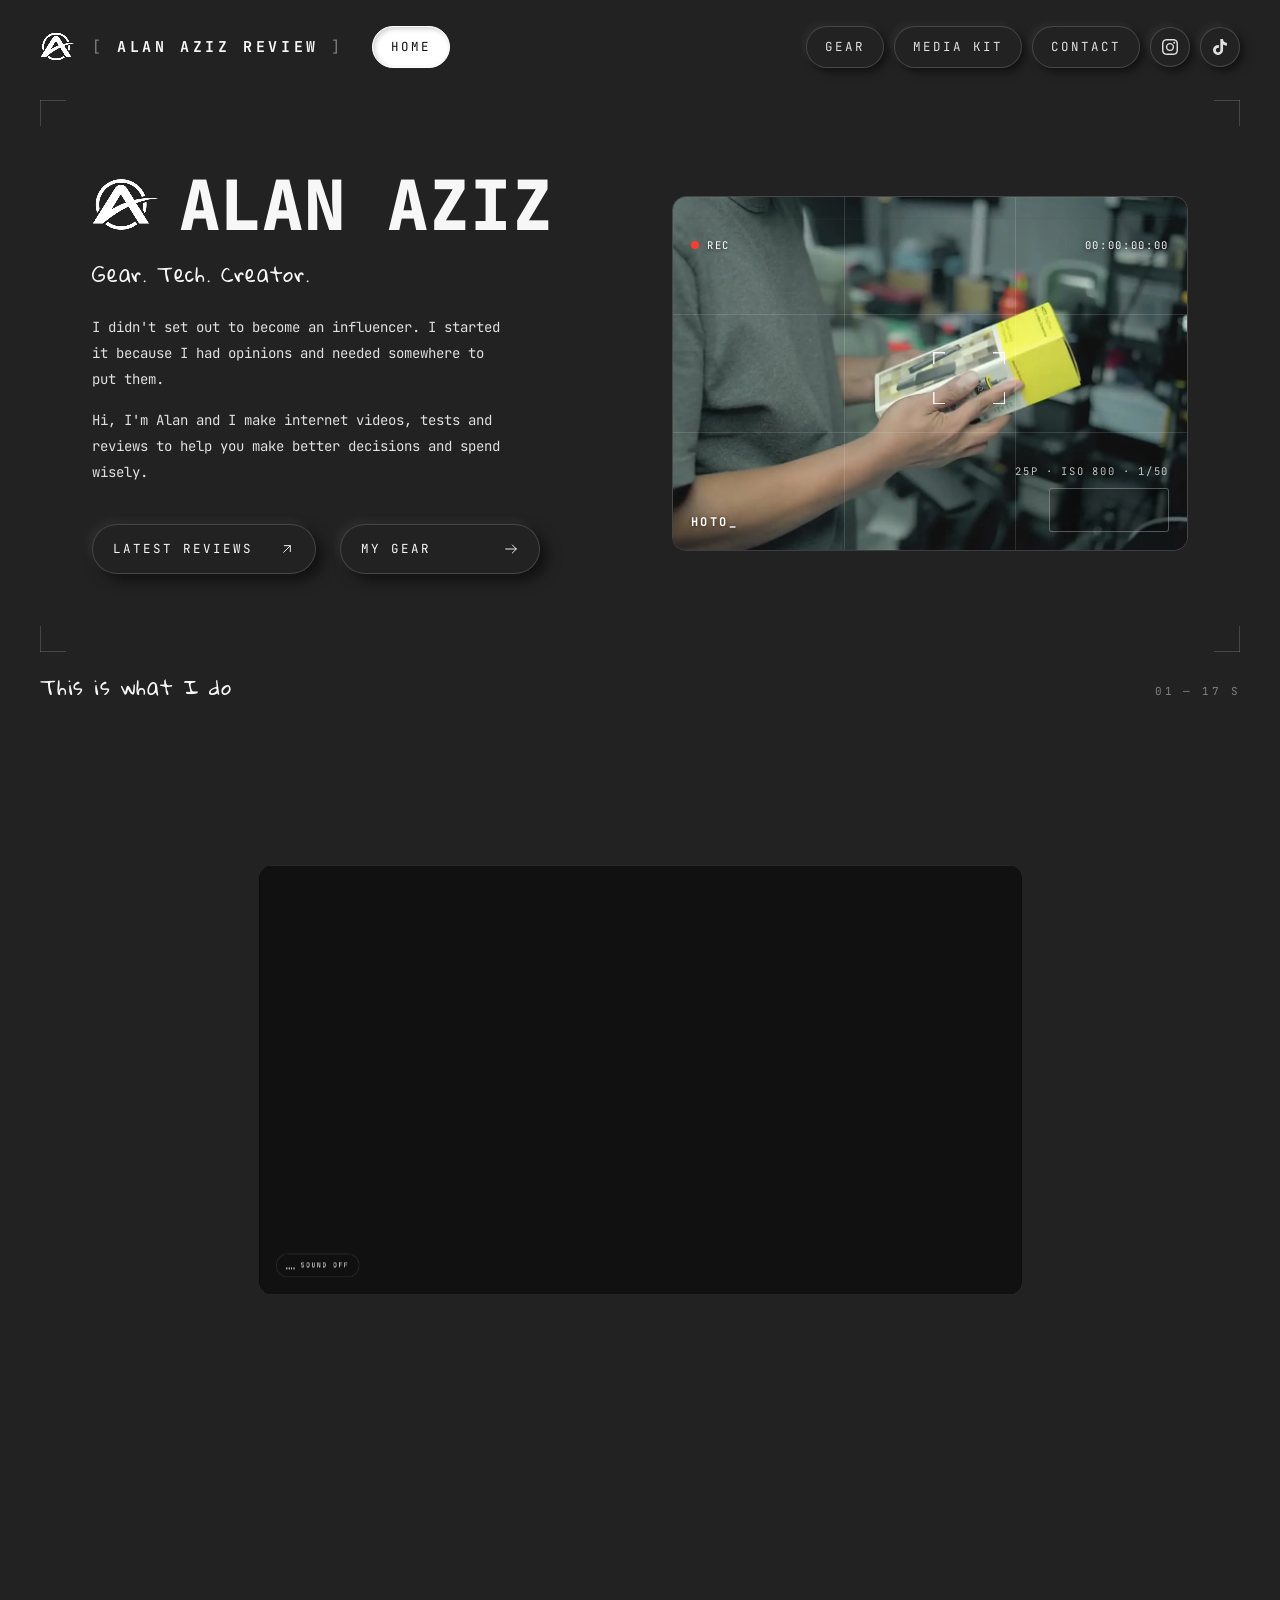
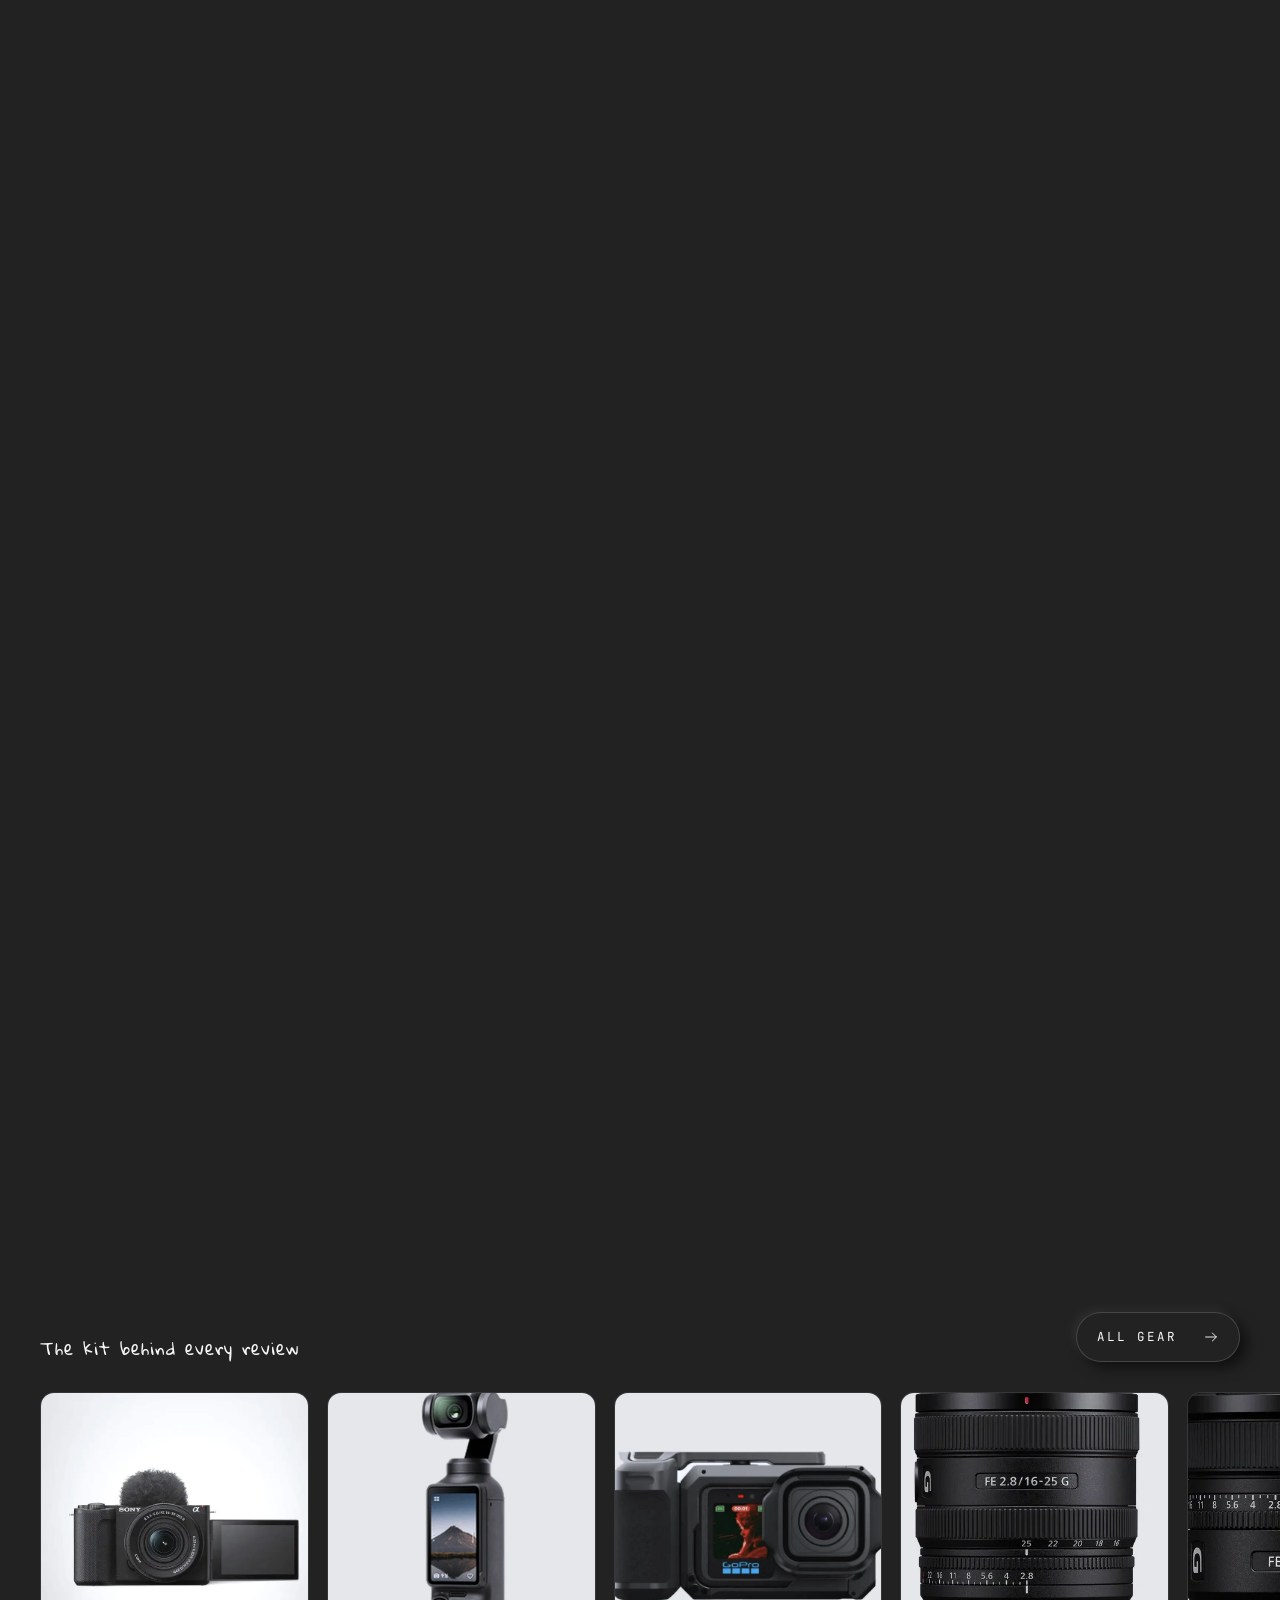
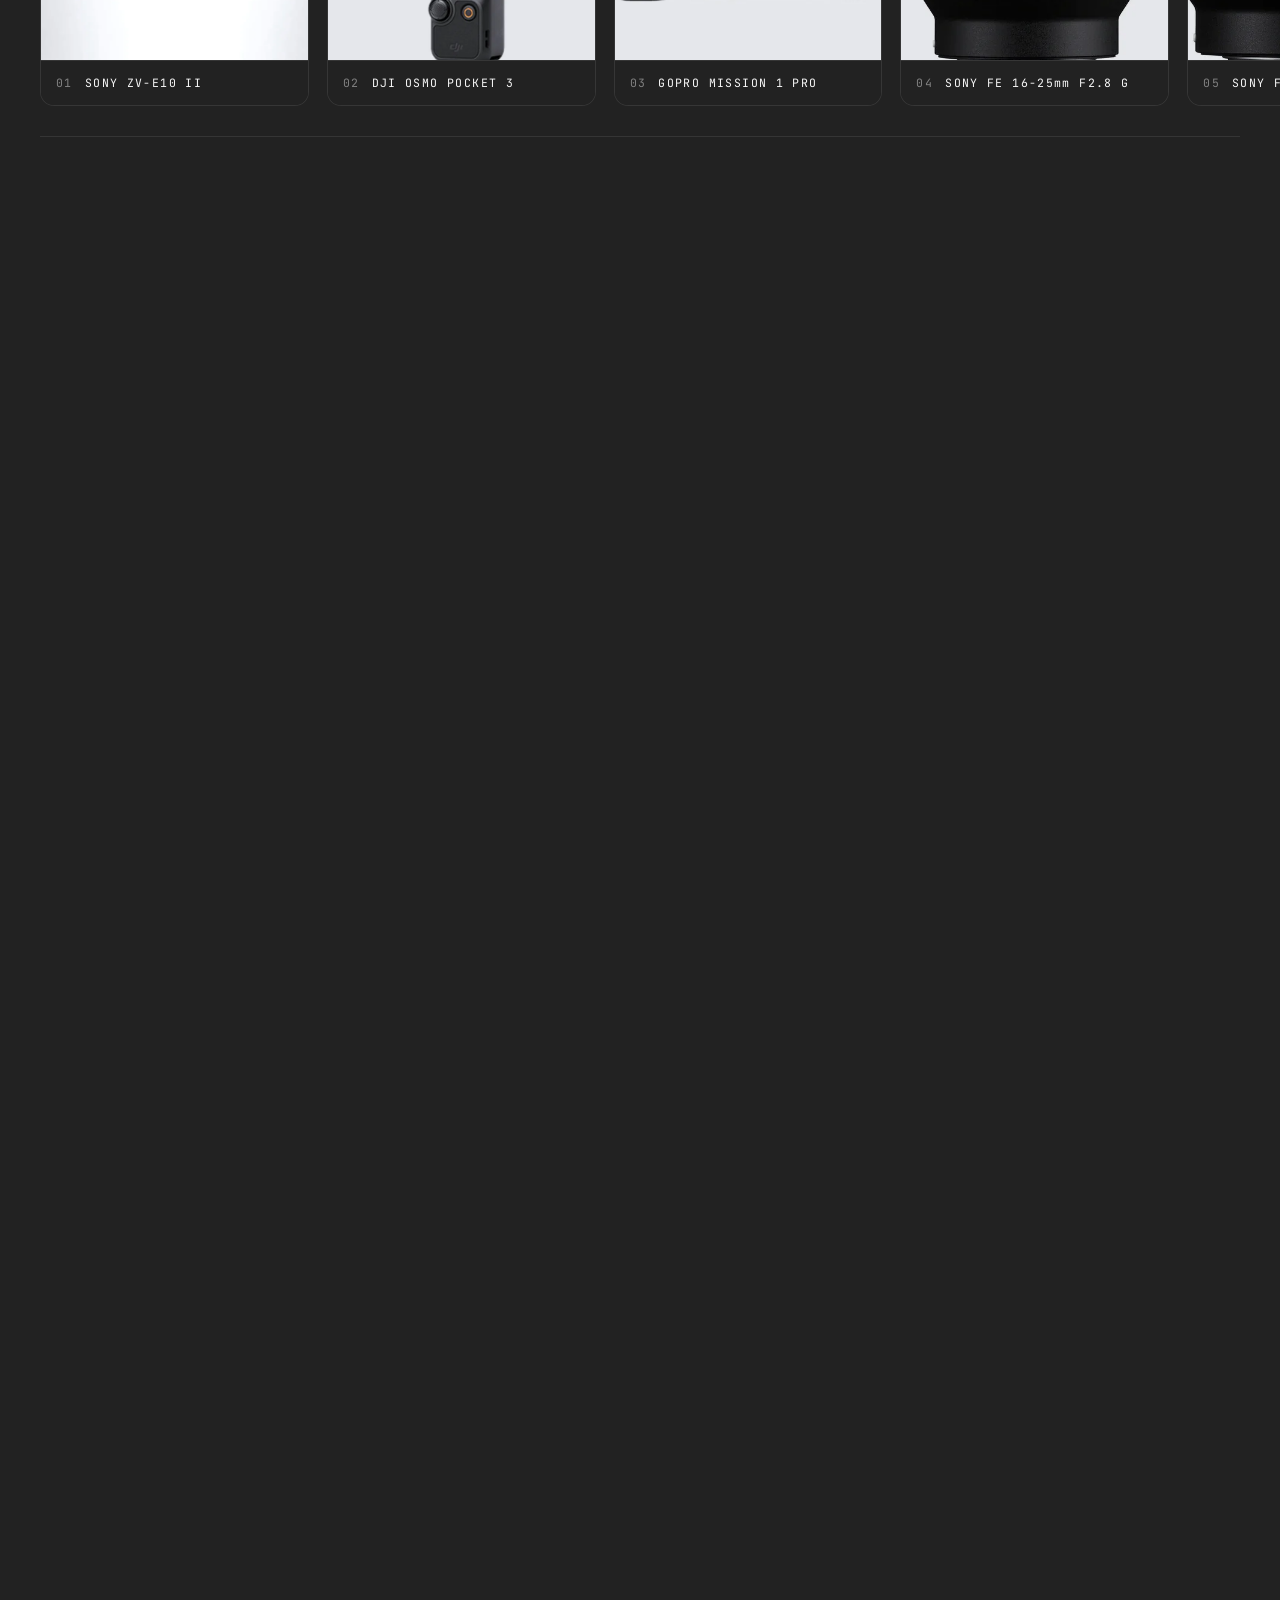
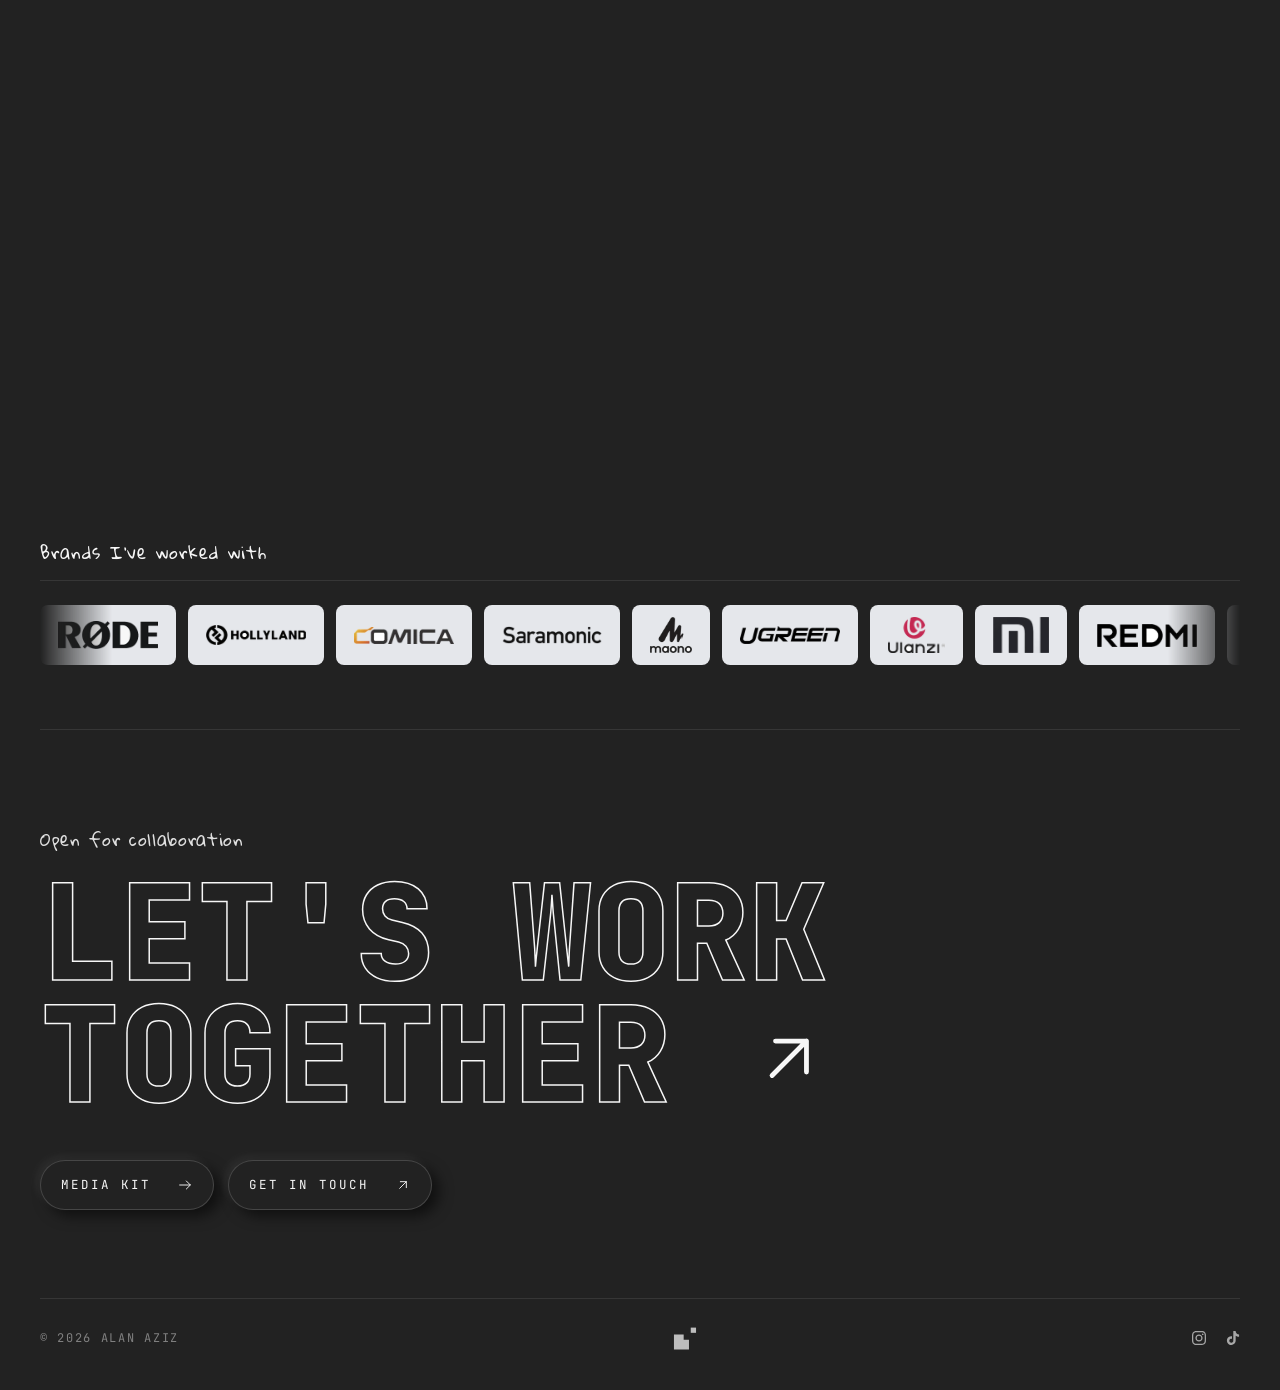
==== index.html @ cb1edb87 "Analytics on every page; three more reels in Selected Work - Vercel Web Analytics script on all page" ====
<!DOCTYPE html>
<html lang="en">
<head>
<meta charset="utf-8">
<meta name="viewport" content="width=device-width, initial-scale=1, viewport-fit=cover">
<title>Alan Aziz Review — Gear. Tech. Creator.</title>
<meta name="description" content="Hi, I&#39;m Alan and I make internet videos, tests and reviews to help you make better decisions and spend wisely.">
<link rel="canonical" href="https://alanaziz.com/">

<meta property="og:title" content="Alan Aziz Review — Gear. Tech. Creator.">
<meta property="og:description" content="Hi, I&#39;m Alan and I make internet videos, tests and reviews to help you make better decisions and spend wisely.">
<meta property="og:type" content="website">
<meta property="og:url" content="https://alanaziz.com/">
<meta name="theme-color" content="#222222">
<meta property="og:image" content="https://alanaziz.com/assets/logo/og-image.jpg">
<meta property="og:image:type" content="image/jpeg">
<meta property="og:image:width" content="1200">
<meta property="og:image:height" content="630">
<meta name="twitter:card" content="summary_large_image">

<link rel="icon" type="image/webp" href="assets/logo/icon-32.webp" sizes="32x32">
<link rel="icon" href="assets/logo/icon-32.png" sizes="32x32">
<link rel="apple-touch-icon" href="assets/logo/icon-180.webp">
<link rel="apple-touch-icon" href="assets/logo/icon-180.png">

<link rel="preconnect" href="https://fonts.googleapis.com">
<link rel="preconnect" href="https://fonts.gstatic.com" crossorigin>
<link href="https://fonts.googleapis.com/css2?family=JetBrains+Mono:wght@400;500;700;800&display=swap" rel="stylesheet">
<link rel="stylesheet" href="style.css?v=2bf380a8">
<!-- motion gate: .motion hides reveal targets until assets/motion.js shows
     them; if that script never arrives, the timeout takes the class back off
     so nothing stays invisible. .boot-on runs the intro once per session. -->
<script>
(function (d) {
  if (matchMedia('(prefers-reduced-motion: reduce)').matches) return;
  d.classList.add('motion');
  try { if (!sessionStorage.getItem('boot-seen')) d.classList.add('boot-on'); } catch (e) {}
  setTimeout(function () { if (!d.classList.contains('motion-live')) d.classList.remove('motion', 'boot-on'); }, 3000);
})(document.documentElement);
</script>
<!-- Vercel Web Analytics: page views, no cookies -->
<script>window.va = window.va || function () { (window.vaq = window.vaq || []).push(arguments); };</script>
<script defer src="/_vercel/insights/script.js"></script>
</head>
<body>

<svg width="0" height="0" aria-hidden="true" focusable="false" style="position:absolute">
  <symbol id="i-arrow-ne" viewBox="0 0 24 24" fill="none" stroke="currentColor"
          stroke-width="1.4" stroke-linecap="round" stroke-linejoin="round">
    <path d="M7 17 17 7M8 7h9v9"/>
  </symbol>
  <symbol id="i-arrow-e" viewBox="0 0 24 24" fill="none" stroke="currentColor"
          stroke-width="1.4" stroke-linecap="round" stroke-linejoin="round">
    <path d="M4 12h16m-6-6 6 6-6 6"/>
  </symbol>
</svg>

<a class="skip" href="#main">Skip to content</a>

<!-- boot intro: camera powers on, timecode rolls, the logo sting plays, then
     a shutter closes onto the page. Only shown when <html> has .boot-on;
     assets/motion.js runs it and removes it. Click or any key skips. -->
<div class="boot" aria-hidden="true">
  <span class="boot-corner"></span><span class="boot-corner"></span>
  <span class="boot-corner"></span><span class="boot-corner"></span>
  <span class="boot-rec"><i></i>REC</span>
  <span class="boot-tc">00:00:00:00</span>
  <div class="boot-core">
    <span class="boot-mark logo-sting">
      <video muted playsinline preload="auto">
        <source src="assets/logo/logo-sting.mov" type='video/quicktime; codecs="hvc1"'>
        <source src="assets/logo/logo-sting.webm" type="video/webm">
      </video>
      <img src="assets/logo/logo-sting-end.webp" width="402" height="312" alt="" hidden>
    </span>
    <span class="boot-line">ALAN AZIZ REVIEW <em>— ROLLING</em></span>
  </div>
  <span class="boot-meta">4K · 25P · ISO 800 · 1/50 · F2.8</span>
  <span class="boot-skip">CLICK TO SKIP</span>
</div>

<div class="shell head-bar">
<header class="head head--full">
  <a class="wordmark" href="/">
    <span class="wordmark-mark logo-sting">
      <video autoplay loop muted playsinline preload="auto" aria-hidden="true">
        <source src="assets/logo/logo-sting.mov" type='video/quicktime; codecs="hvc1"'>
        <source src="assets/logo/logo-sting.webm" type="video/webm">
      </video>
      <img src="assets/logo/logo-sting-end.webp" width="402" height="312" alt="" hidden>
    </span>
    <span class="wordmark-text"><span>[</span> ALAN AZIZ REVIEW <span>]</span></span>
  </a>

  <a class="head-home" href="/" aria-current="page">HOME</a>

  <nav class="nav" aria-label="Primary">
    <a href="/gear/">GEAR</a>
    <a href="/media-kit/">MEDIA KIT</a>
    <a href="/media-kit/#contact">CONTACT</a>
    <a class="nav-icon" href="https://www.instagram.com/alanazizreview/" rel="me noopener" target="_blank" aria-label="Instagram @alanazizreview">
      <svg width="16" height="16" viewBox="0 0 24 24" fill="currentColor" aria-hidden="true" focusable="false"><path d="M7.0301.084c-1.2768.0602-2.1487.264-2.911.5634-.7888.3075-1.4575.72-2.1228 1.3877-.6652.6677-1.075 1.3368-1.3802 2.127-.2954.7638-.4956 1.6365-.552 2.914-.0564 1.2775-.0689 1.6882-.0626 4.947.0062 3.2586.0206 3.6671.0825 4.9473.061 1.2765.264 2.1482.5635 2.9107.308.7889.72 1.4573 1.388 2.1228.6679.6655 1.3365 1.0743 2.1285 1.38.7632.295 1.6361.4961 2.9134.552 1.2773.056 1.6884.069 4.9462.0627 3.2578-.0062 3.668-.0207 4.9478-.0814 1.28-.0607 2.147-.2652 2.9098-.5633.7889-.3086 1.4578-.72 2.1228-1.3881.665-.6682 1.0745-1.3378 1.3795-2.1284.2957-.7632.4966-1.636.552-2.9124.056-1.2809.0692-1.6898.063-4.948-.0063-3.2583-.021-3.6668-.0817-4.9465-.0607-1.2797-.264-2.1487-.5633-2.9117-.3084-.7889-.72-1.4568-1.3876-2.1228C21.2982 1.33 20.628.9208 19.8378.6165 19.074.321 18.2017.1197 16.9244.0645 15.6471.0093 15.236-.005 11.977.0014 8.718.0076 8.31.0215 7.0301.0839m.1402 21.6932c-1.17-.0509-1.8053-.2453-2.2287-.408-.5606-.216-.96-.4771-1.3819-.895-.422-.4178-.6811-.8186-.9-1.378-.1644-.4234-.3624-1.058-.4171-2.228-.0595-1.2645-.072-1.6442-.079-4.848-.007-3.2037.0053-3.583.0607-4.848.05-1.169.2456-1.805.408-2.2282.216-.5613.4762-.96.895-1.3816.4188-.4217.8184-.6814 1.3783-.9003.423-.1651 1.0575-.3614 2.227-.4171 1.2655-.06 1.6447-.072 4.848-.079 3.2033-.007 3.5835.005 4.8495.0608 1.169.0508 1.8053.2445 2.228.408.5608.216.96.4754 1.3816.895.4217.4194.6816.8176.9005 1.3787.1653.4217.3617 1.056.4169 2.2263.0602 1.2655.0739 1.645.0796 4.848.0058 3.203-.0055 3.5834-.061 4.848-.051 1.17-.245 1.8055-.408 2.2294-.216.5604-.4763.96-.8954 1.3814-.419.4215-.8181.6811-1.3783.9-.4224.1649-1.0577.3617-2.2262.4174-1.2656.0595-1.6448.072-4.8493.079-3.2045.007-3.5825-.006-4.848-.0608M16.953 5.5864A1.44 1.44 0 1 0 18.39 4.144a1.44 1.44 0 0 0-1.437 1.4424M5.8385 12.012c.0067 3.4032 2.7706 6.1557 6.173 6.1493 3.4026-.0065 6.157-2.7701 6.1506-6.1733-.0065-3.4032-2.771-6.1565-6.174-6.1498-3.403.0067-6.156 2.771-6.1496 6.1738M8 12.0077a4 4 0 1 1 4.008 3.9921A3.9996 3.9996 0 0 1 8 12.0077"/></svg>
    </a>
    <a class="nav-icon" href="https://www.tiktok.com/@alanazizreview" rel="me noopener" target="_blank" aria-label="TikTok @alanazizreview">
      <svg width="16" height="16" viewBox="0 0 24 24" fill="currentColor" aria-hidden="true" focusable="false"><path d="M12.525.02c1.31-.02 2.61-.01 3.91-.02.08 1.53.63 3.09 1.75 4.17 1.12 1.11 2.7 1.62 4.24 1.79v4.03c-1.44-.05-2.89-.35-4.2-.97-.57-.26-1.1-.59-1.62-.93-.01 2.92.01 5.84-.02 8.75-.08 1.4-.54 2.79-1.35 3.94-1.31 1.92-3.58 3.17-5.91 3.21-1.43.08-2.86-.31-4.08-1.03-2.02-1.19-3.44-3.37-3.65-5.71-.02-.5-.03-1-.01-1.49.18-1.9 1.12-3.72 2.58-4.96 1.66-1.44 3.98-2.13 6.15-1.72.02 1.48-.04 2.96-.04 4.44-.99-.32-2.15-.23-3.02.37-.63.41-1.11 1.04-1.36 1.75-.21.51-.15 1.07-.14 1.61.24 1.64 1.82 3.02 3.5 2.87 1.12-.01 2.19-.66 2.77-1.61.19-.33.4-.67.41-1.06.1-1.79.06-3.57.07-5.36.01-4.03-.01-8.05.02-12.07z"/></svg>
    </a>
  </nav>
</header>
</div>

<main id="main">

  <div class="shell">
  <section class="hero" aria-labelledby="hero-title" data-hero>
    <div class="hero-grid">

      <div>
        <div class="hero-name">
          <span class="hero-mark logo-sting">
            <video autoplay loop muted playsinline preload="auto" aria-hidden="true">
              <source src="assets/logo/logo-sting.mov" type='video/quicktime; codecs="hvc1"'>
              <source src="assets/logo/logo-sting.webm" type="video/webm">
            </video>
            <img src="assets/logo/logo-sting-end.webp" width="402" height="312" alt="" hidden>
          </span>
          <h1 id="hero-title">ALAN AZIZ</h1>
        </div>
        <p class="hero-sub hand">Gear. Tech. Creator.</p>

        <p class="hero-copy">
          I didn't set out to become an influencer. I started it because I had
          opinions and needed somewhere to put them.
        </p>

        <p class="hero-copy">
          Hi, I'm Alan and I make internet videos, tests and reviews to help you
          make better decisions and spend wisely.
        </p>

        <div class="hero-actions">
          <a class="btn btn--newphoria" href="https://www.instagram.com/alanazizreview/" rel="me noopener" target="_blank">
            LATEST REVIEWS
            <svg width="16" height="16" aria-hidden="true"><use href="#i-arrow-ne"/></svg>
          </a>

          <!-- an internal page, so it gets the east arrow rather than the
               north-east one that reads as "opens somewhere else" -->
          <a class="btn btn--newphoria" href="/gear/">
            MY GEAR
            <svg width="16" height="16" aria-hidden="true"><use href="#i-arrow-e"/></svg>
          </a>
        </div>
      </div>

      <div class="highlight" id="highlight">
        <div class="hl-bars">
          <button class="hl-bar is-active" type="button" data-go="0" aria-label="Clip 1 of 5"><i></i></button>
          <button class="hl-bar" type="button" data-go="1" aria-label="Clip 2 of 5"><i></i></button>
          <button class="hl-bar" type="button" data-go="2" aria-label="Clip 3 of 5"><i></i></button>
          <button class="hl-bar" type="button" data-go="3" aria-label="Clip 4 of 5"><i></i></button>
          <button class="hl-bar" type="button" data-go="4" aria-label="Clip 5 of 5"><i></i></button>
        </div>

        <video class="hl-video is-active" data-label="HOTO"
               poster="assets/poster/highlight-01.webp"
               src="assets/video/highlight-01.mp4"
               muted playsinline preload="auto"></video>
        <video class="hl-video" data-label="ART OF PHYRO 5"
               poster="assets/poster/highlight-02.webp"
               src="assets/video/highlight-02.mp4"
               muted playsinline preload="none"></video>
        <video class="hl-video" data-label="WORBY"
               poster="assets/poster/highlight-03.webp"
               src="assets/video/highlight-03.mp4"
               muted playsinline preload="none"></video>
        <video class="hl-video" data-label="KTM 390"
               poster="assets/poster/highlight-04.webp"
               src="assets/video/highlight-04.mp4"
               muted playsinline preload="none"></video>
        <video class="hl-video" data-label="THE CAMPUS"
               poster="assets/poster/highlight-05.webp"
               src="assets/video/highlight-05.mp4"
               muted playsinline preload="none"></video>

        <!-- camera-monitor overlay, driven by assets/motion.js: timecode off
             the playing clip, a live luma histogram, focus box re-locking per clip -->
        <div class="vf" aria-hidden="true">
          <span class="vf-rec"><i></i>REC</span>
          <span class="vf-tc">00:00:00:00</span>
          <span class="vf-label"></span>
          <span class="vf-meta">25P · ISO 800 · 1/50</span>
          <span class="vf-thirds"></span>
          <span class="vf-focus"></span>
          <canvas class="vf-histo" width="120" height="44"></canvas>
        </div>

        <button class="hl-zone hl-prev" type="button" aria-label="Previous clip"></button>
        <button class="hl-zone hl-next" type="button" aria-label="Next clip"></button>
      </div>

    </div>
  </section>
  </div>

  <!-- showreel: pinned while you scroll; the frame grows from an inset card
       to full-bleed (assets/motion.js drives --p). Rendered in Remotion from
       ~/Documents/alanaziz-logo-motion (composition "Showreel"). -->
  <section class="reel" aria-labelledby="reel-title" data-reel>
    <div class="reel-sticky">
      <div class="reel-frame">
        <video class="reel-video" muted playsinline loop preload="none"
               poster="assets/poster/showreel.webp"
               aria-label="Alan Aziz Review showreel, 17 seconds, with music">
          <source src="assets/video/showreel.webm?v=4" type="video/webm">
          <source src="assets/video/showreel.mp4?v=4" type="video/mp4">
        </video>
        <!-- the reel autoplays muted (browsers refuse sound without a click);
             this turns the score and SFX on -->
        <button class="reel-sound" type="button" aria-pressed="false">
          <span class="reel-eq" aria-hidden="true"><i></i><i></i><i></i><i></i></span>
          <span class="reel-sound-label">SOUND OFF</span>
        </button>
      </div>
      <div class="shell reel-caption">
        <h2 class="reel-title hand" id="reel-title" data-reveal="wipe">This is what I do</h2>
        <span class="reel-count" aria-hidden="true">01 — 17 S</span>
      </div>
    </div>
  </section>

  <!-- gear wall: vertical scroll drives the track sideways while the section
       is pinned. Without JS (or with reduced motion) it's a plain
       horizontally scrollable row. -->
  <section class="wall" aria-labelledby="wall-title" data-wall>
    <div class="wall-sticky">
      <div class="shell wall-head">
        <h2 class="collab-head hand" id="wall-title" data-reveal="wipe">The kit behind every review</h2>
        <a class="btn" href="/gear/">
          ALL GEAR
          <svg width="16" height="16" aria-hidden="true"><use href="#i-arrow-e"/></svg>
        </a>
      </div>
      <div class="wall-track">
        <a class="wall-card" href="/gear/">
          <img src="assets/gear/sony-zve10-mark-2.webp" alt="" width="800" height="800" loading="lazy" decoding="async">
          <span class="wall-name"><b>01</b>SONY ZV-E10 II</span>
        </a>
        <a class="wall-card" href="/gear/">
          <img src="assets/gear/dji-osmo-pocket-3.webp" alt="" width="800" height="800" loading="lazy" decoding="async">
          <span class="wall-name"><b>02</b>DJI OSMO POCKET 3</span>
        </a>
        <a class="wall-card" href="/gear/">
          <img src="assets/gear/gopro-mission-1-pro.webp" alt="" width="800" height="800" loading="lazy" decoding="async">
          <span class="wall-name"><b>03</b>GOPRO MISSION 1 PRO</span>
        </a>
        <a class="wall-card" href="/gear/">
          <img src="assets/gear/sony-fe-16-25.webp" alt="" width="800" height="800" loading="lazy" decoding="async">
          <span class="wall-name"><b>04</b>SONY FE 16-25mm F2.8 G</span>
        </a>
        <a class="wall-card" href="/gear/">
          <img src="assets/gear/sony-fe-16.webp" alt="" width="800" height="800" loading="lazy" decoding="async">
          <span class="wall-name"><b>05</b>SONY FE 16mm F1.8 G</span>
        </a>
        <a class="wall-card" href="/gear/">
          <img src="assets/gear/sigma-18-50.webp" alt="" width="800" height="800" loading="lazy" decoding="async">
          <span class="wall-name"><b>06</b>SIGMA 18-50mm F2.8</span>
        </a>
        <a class="wall-card" href="/gear/">
          <img src="assets/gear/sirui-23mm-f12.webp" alt="" width="800" height="800" loading="lazy" decoding="async">
          <span class="wall-name"><b>07</b>SIRUI 23mm F1.2 AF</span>
        </a>
        <a class="wall-card" href="/gear/">
          <img src="assets/gear/rode-wireless-pro.webp" alt="" width="800" height="800" loading="lazy" decoding="async">
          <span class="wall-name"><b>08</b>RØDE WIRELESS PRO</span>
        </a>
        <a class="wall-card" href="/gear/">
          <img src="assets/gear/rode-wireless-micro.webp" alt="" width="800" height="800" loading="lazy" decoding="async">
          <span class="wall-name"><b>09</b>RØDE WIRELESS MICRO</span>
        </a>
        <a class="wall-card" href="/gear/">
          <img src="assets/gear/rode-wireless-me.webp" alt="" width="800" height="800" loading="lazy" decoding="async">
          <span class="wall-name"><b>10</b>RØDE WIRELESS ME</span>
        </a>
        <a class="wall-card" href="/gear/">
          <img src="assets/gear/rode-interview-pro.webp" alt="" width="800" height="800" loading="lazy" decoding="async">
          <span class="wall-name"><b>11</b>RØDE INTERVIEW PRO</span>
        </a>
        <a class="wall-card" href="/gear/">
          <img src="assets/gear/rode-videomic-ntg.webp" alt="" width="800" height="800" loading="lazy" decoding="async">
          <span class="wall-name"><b>12</b>RØDE VIDEOMIC NTG</span>
        </a>
        <a class="wall-card" href="/gear/">
          <img src="assets/gear/rode-videomic-micro.webp" alt="" width="800" height="800" loading="lazy" decoding="async">
          <span class="wall-name"><b>13</b>RØDE VIDEOMIC MICRO</span>
        </a>
        <a class="wall-card" href="/gear/">
          <img src="assets/gear/hollyland-lark-m2.webp" alt="" width="800" height="800" loading="lazy" decoding="async">
          <span class="wall-name"><b>14</b>HOLLYLAND LARK M2</span>
        </a>
        <a class="wall-card" href="/gear/">
          <img src="assets/gear/comica-vm40.webp" alt="" width="800" height="800" loading="lazy" decoding="async">
          <span class="wall-name"><b>15</b>COMICA VM40</span>
        </a>
        <a class="wall-card" href="/gear/">
          <img src="assets/gear/rode-xdm100.webp" alt="" width="800" height="800" loading="lazy" decoding="async">
          <span class="wall-name"><b>16</b>RØDE XDM100</span>
        </a>
        <a class="wall-card" href="/gear/">
          <img src="assets/gear/amaran-verge-max.webp" alt="" width="800" height="800" loading="lazy" decoding="async">
          <span class="wall-name"><b>17</b>AMARAN VERGE MAX</span>
        </a>
        <a class="wall-card" href="/gear/">
          <img src="assets/gear/amaran-f22x.webp" alt="" width="800" height="800" loading="lazy" decoding="async">
          <span class="wall-name"><b>18</b>AMARAN F22X</span>
        </a>
        <a class="wall-card" href="/gear/">
          <img src="assets/gear/amaran-60d.webp" alt="" width="800" height="800" loading="lazy" decoding="async">
          <span class="wall-name"><b>19</b>AMARAN 60D</span>
        </a>
        <a class="wall-card" href="/gear/">
          <img src="assets/gear/nanlite-pavotube.webp" alt="" width="800" height="800" loading="lazy" decoding="async">
          <span class="wall-name"><b>20</b>NANLITE PAVOTUBE</span>
        </a>
        <a class="wall-card" href="/gear/">
          <img src="assets/gear/colbor-wonder-kit.webp" alt="" width="800" height="800" loading="lazy" decoding="async">
          <span class="wall-name"><b>21</b>COLBOR WONDER KIT</span>
        </a>
        <a class="wall-card" href="/gear/">
          <img src="assets/gear/zhiyun-cx100.webp" alt="" width="800" height="800" loading="lazy" decoding="async">
          <span class="wall-name"><b>22</b>ZHIYUN CX100</span>
        </a>
      </div>
      <div class="shell wall-progress" aria-hidden="true"><i></i></div>
    </div>
  </section>

  <div class="shell">
  <section class="collab" aria-labelledby="collab-title">
    <h2 class="collab-head hand" id="collab-title" data-reveal="wipe">Brands I've worked with</h2>

    <!-- the moving strip below is decorative (aria-hidden) — this list is
         the one screen readers actually see -->
    <ul class="sr-only">
      <li>RØDE</li><li>Hollyland</li><li>Comica</li><li>Maono</li><li>Ugreen</li>
      <li>Ulanzi</li><li>Xiaomi</li><li>Redmi</li><li>Vivo</li><li>Realme</li>
      <li>Infinix</li><li>Colbor</li><li>Amaran</li><li>Saramonic</li><li>Trapo</li><li>MR★K.A.R</li><li>Homan</li>
      <li>Pixel Distribution</li>
    </ul>

    <div class="collab-marquee" aria-hidden="true">
      <div class="collab-track">
        <div class="collab-grid">
          <span class="collab-logo"><img src="assets/brand-logo/rode.webp" alt="" width="240" height="66" loading="lazy" decoding="async"></span>
          <span class="collab-logo"><img src="assets/brand-logo/hollyland.webp" alt="" width="240" height="49" loading="lazy" decoding="async"></span>
          <span class="collab-logo"><img src="assets/brand-logo/comica.webp" alt="" width="240" height="41" loading="lazy" decoding="async"></span>
          <span class="collab-logo"><img src="assets/brand-logo/saramonic.webp" alt="" width="240" height="42" loading="lazy" decoding="async"></span>
          <span class="collab-logo"><img src="assets/brand-logo/maono.webp" alt="" width="240" height="206" loading="lazy" decoding="async"></span>
          <span class="collab-logo"><img src="assets/brand-logo/ugreen.webp" alt="" width="240" height="45" loading="lazy" decoding="async"></span>
          <span class="collab-logo"><img src="assets/brand-logo/ulanzi.webp" alt="" width="240" height="152" loading="lazy" decoding="async"></span>
          <span class="collab-logo"><img src="assets/brand-logo/xiaomi.webp" alt="" width="240" height="153" loading="lazy" decoding="async"></span>
          <span class="collab-logo"><img src="assets/brand-logo/redmi.webp" alt="" width="240" height="55" loading="lazy" decoding="async"></span>
          <span class="collab-logo"><img src="assets/brand-logo/vivo.webp" alt="" width="240" height="64" loading="lazy" decoding="async"></span>
          <span class="collab-logo"><img src="assets/brand-logo/realme.webp" alt="" width="240" height="56" loading="lazy" decoding="async"></span>
          <span class="collab-logo"><img src="assets/brand-logo/infinix.webp" alt="" width="240" height="53" loading="lazy" decoding="async"></span>
          <span class="collab-logo"><img src="assets/brand-logo/colbor.webp" alt="" width="240" height="64" loading="lazy" decoding="async"></span>
          <span class="collab-logo"><img src="assets/brand-logo/amaran.webp" alt="" width="240" height="42" loading="lazy" decoding="async"></span>
          <span class="collab-logo"><img src="assets/brand-logo/trapo.webp" alt="" width="240" height="53" loading="lazy" decoding="async"></span>
          <span class="collab-logo"><img src="assets/brand-logo/mr-kar.webp" alt="" width="240" height="48" loading="lazy" decoding="async"></span>
          <span class="collab-logo"><img src="assets/brand-logo/homan.webp" alt="" width="240" height="42" loading="lazy" decoding="async"></span>
          <span class="collab-logo"><img src="assets/brand-logo/pixel-distribution.webp" alt="" width="190" height="240" loading="lazy" decoding="async"></span>
        </div>
        <div class="collab-grid">
          <span class="collab-logo"><img src="assets/brand-logo/rode.webp" alt="" width="240" height="66" loading="lazy" decoding="async"></span>
          <span class="collab-logo"><img src="assets/brand-logo/hollyland.webp" alt="" width="240" height="49" loading="lazy" decoding="async"></span>
          <span class="collab-logo"><img src="assets/brand-logo/comica.webp" alt="" width="240" height="41" loading="lazy" decoding="async"></span>
          <span class="collab-logo"><img src="assets/brand-logo/saramonic.webp" alt="" width="240" height="42" loading="lazy" decoding="async"></span>
          <span class="collab-logo"><img src="assets/brand-logo/maono.webp" alt="" width="240" height="206" loading="lazy" decoding="async"></span>
          <span class="collab-logo"><img src="assets/brand-logo/ugreen.webp" alt="" width="240" height="45" loading="lazy" decoding="async"></span>
          <span class="collab-logo"><img src="assets/brand-logo/ulanzi.webp" alt="" width="240" height="152" loading="lazy" decoding="async"></span>
          <span class="collab-logo"><img src="assets/brand-logo/xiaomi.webp" alt="" width="240" height="153" loading="lazy" decoding="async"></span>
          <span class="collab-logo"><img src="assets/brand-logo/redmi.webp" alt="" width="240" height="55" loading="lazy" decoding="async"></span>
          <span class="collab-logo"><img src="assets/brand-logo/vivo.webp" alt="" width="240" height="64" loading="lazy" decoding="async"></span>
          <span class="collab-logo"><img src="assets/brand-logo/realme.webp" alt="" width="240" height="56" loading="lazy" decoding="async"></span>
          <span class="collab-logo"><img src="assets/brand-logo/infinix.webp" alt="" width="240" height="53" loading="lazy" decoding="async"></span>
          <span class="collab-logo"><img src="assets/brand-logo/colbor.webp" alt="" width="240" height="64" loading="lazy" decoding="async"></span>
          <span class="collab-logo"><img src="assets/brand-logo/amaran.webp" alt="" width="240" height="42" loading="lazy" decoding="async"></span>
          <span class="collab-logo"><img src="assets/brand-logo/trapo.webp" alt="" width="240" height="53" loading="lazy" decoding="async"></span>
          <span class="collab-logo"><img src="assets/brand-logo/mr-kar.webp" alt="" width="240" height="48" loading="lazy" decoding="async"></span>
          <span class="collab-logo"><img src="assets/brand-logo/homan.webp" alt="" width="240" height="42" loading="lazy" decoding="async"></span>
          <span class="collab-logo"><img src="assets/brand-logo/pixel-distribution.webp" alt="" width="190" height="240" loading="lazy" decoding="async"></span>
        </div>
      </div>
    </div>

  </section>

  <!-- kinetic sign-off: outline type that fills left to right as it scrolls
       into view (--fill, set by assets/motion.js), and fully on hover -->
  <section class="cta" aria-labelledby="cta-title" data-cta>
    <p class="cta-kicker hand">Open for collaboration</p>
    <h2 class="cta-title" id="cta-title">
      <a href="/media-kit/#contact">
        <span class="cta-line">LET'S WORK</span>
        <span class="cta-line">TOGETHER <svg class="cta-arrow" width="1em" height="1em" aria-hidden="true"><use href="#i-arrow-ne"/></svg></span>
      </a>
    </h2>
    <div class="collab-ctas">
      <a class="btn collab-cta" href="/media-kit/">
        MEDIA KIT
        <svg width="16" height="16" aria-hidden="true"><use href="#i-arrow-e"/></svg>
      </a>
      <a class="btn collab-cta" href="/media-kit/#contact">
        GET IN TOUCH
        <svg width="16" height="16" aria-hidden="true"><use href="#i-arrow-ne"/></svg>
      </a>
    </div>
  </section>
  </div>


</main>

<div class="shell">
<footer class="foot">
  <span>© 2026 ALAN AZIZ</span>
  <a class="foot-rk" href="https://ruangkotak.com" rel="noopener" target="_blank" aria-label="RUANGKOTAK"><img src="/assets/logo/ruangkotak-animated.svg" alt="" width="120" height="23"></a>
  <div class="foot-social">
    <a class="foot-ig" href="https://www.instagram.com/alanazizreview/" rel="me noopener" target="_blank" aria-label="Instagram @alanazizreview">
      <svg width="14" height="14" viewBox="0 0 24 24" fill="currentColor" aria-hidden="true" focusable="false"><path d="M7.0301.084c-1.2768.0602-2.1487.264-2.911.5634-.7888.3075-1.4575.72-2.1228 1.3877-.6652.6677-1.075 1.3368-1.3802 2.127-.2954.7638-.4956 1.6365-.552 2.914-.0564 1.2775-.0689 1.6882-.0626 4.947.0062 3.2586.0206 3.6671.0825 4.9473.061 1.2765.264 2.1482.5635 2.9107.308.7889.72 1.4573 1.388 2.1228.6679.6655 1.3365 1.0743 2.1285 1.38.7632.295 1.6361.4961 2.9134.552 1.2773.056 1.6884.069 4.9462.0627 3.2578-.0062 3.668-.0207 4.9478-.0814 1.28-.0607 2.147-.2652 2.9098-.5633.7889-.3086 1.4578-.72 2.1228-1.3881.665-.6682 1.0745-1.3378 1.3795-2.1284.2957-.7632.4966-1.636.552-2.9124.056-1.2809.0692-1.6898.063-4.948-.0063-3.2583-.021-3.6668-.0817-4.9465-.0607-1.2797-.264-2.1487-.5633-2.9117-.3084-.7889-.72-1.4568-1.3876-2.1228C21.2982 1.33 20.628.9208 19.8378.6165 19.074.321 18.2017.1197 16.9244.0645 15.6471.0093 15.236-.005 11.977.0014 8.718.0076 8.31.0215 7.0301.0839m.1402 21.6932c-1.17-.0509-1.8053-.2453-2.2287-.408-.5606-.216-.96-.4771-1.3819-.895-.422-.4178-.6811-.8186-.9-1.378-.1644-.4234-.3624-1.058-.4171-2.228-.0595-1.2645-.072-1.6442-.079-4.848-.007-3.2037.0053-3.583.0607-4.848.05-1.169.2456-1.805.408-2.2282.216-.5613.4762-.96.895-1.3816.4188-.4217.8184-.6814 1.3783-.9003.423-.1651 1.0575-.3614 2.227-.4171 1.2655-.06 1.6447-.072 4.848-.079 3.2033-.007 3.5835.005 4.8495.0608 1.169.0508 1.8053.2445 2.228.408.5608.216.96.4754 1.3816.895.4217.4194.6816.8176.9005 1.3787.1653.4217.3617 1.056.4169 2.2263.0602 1.2655.0739 1.645.0796 4.848.0058 3.203-.0055 3.5834-.061 4.848-.051 1.17-.245 1.8055-.408 2.2294-.216.5604-.4763.96-.8954 1.3814-.419.4215-.8181.6811-1.3783.9-.4224.1649-1.0577.3617-2.2262.4174-1.2656.0595-1.6448.072-4.8493.079-3.2045.007-3.5825-.006-4.848-.0608M16.953 5.5864A1.44 1.44 0 1 0 18.39 4.144a1.44 1.44 0 0 0-1.437 1.4424M5.8385 12.012c.0067 3.4032 2.7706 6.1557 6.173 6.1493 3.4026-.0065 6.157-2.7701 6.1506-6.1733-.0065-3.4032-2.771-6.1565-6.174-6.1498-3.403.0067-6.156 2.771-6.1496 6.1738M8 12.0077a4 4 0 1 1 4.008 3.9921A3.9996 3.9996 0 0 1 8 12.0077"/></svg>
    </a>
    <a class="foot-ig" href="https://www.tiktok.com/@alanazizreview" rel="me noopener" target="_blank" aria-label="TikTok @alanazizreview">
      <svg width="14" height="14" viewBox="0 0 24 24" fill="currentColor" aria-hidden="true" focusable="false"><path d="M12.525.02c1.31-.02 2.61-.01 3.91-.02.08 1.53.63 3.09 1.75 4.17 1.12 1.11 2.7 1.62 4.24 1.79v4.03c-1.44-.05-2.89-.35-4.2-.97-.57-.26-1.1-.59-1.62-.93-.01 2.92.01 5.84-.02 8.75-.08 1.4-.54 2.79-1.35 3.94-1.31 1.92-3.58 3.17-5.91 3.21-1.43.08-2.86-.31-4.08-1.03-2.02-1.19-3.44-3.37-3.65-5.71-.02-.5-.03-1-.01-1.49.18-1.9 1.12-3.72 2.58-4.96 1.66-1.44 3.98-2.13 6.15-1.72.02 1.48-.04 2.96-.04 4.44-.99-.32-2.15-.23-3.02.37-.63.41-1.11 1.04-1.36 1.75-.21.51-.15 1.07-.14 1.61.24 1.64 1.82 3.02 3.5 2.87 1.12-.01 2.19-.66 2.77-1.61.19-.33.4-.67.41-1.06.1-1.79.06-3.57.07-5.36.01-4.03-.01-8.05.02-12.07z"/></svg>
    </a>
  </div>
</footer>
</div>

<script>
(function () {
  var root = document.getElementById('highlight');
  if (!root) return;

  var vids  = [].slice.call(root.querySelectorAll('.hl-video'));
  var bars  = [].slice.call(root.querySelectorAll('.hl-bar'));
  var calm  = window.matchMedia('(prefers-reduced-motion: reduce)').matches;
  var i = 0, raf = 0, muted = true;

  function paint() {
    var v = vids[i];
    var p = v.duration ? (v.currentTime / v.duration) * 100 : 0;
    bars[i].querySelector('i').style.setProperty('--p', p + '%');
    raf = requestAnimationFrame(paint);
  }

  function show(n, autoplay) {
    cancelAnimationFrame(raf);
    vids[i].pause();
    i = (n + vids.length) % vids.length;

    vids.forEach(function (v, k) {
      v.classList.toggle('is-active', k === i);
      if (k !== i) { v.pause(); v.currentTime = 0; }
    });
    bars.forEach(function (b, k) {
      b.classList.toggle('is-done', k < i);
      b.querySelector('i').style.setProperty('--p', k < i ? '100%' : '0%');
    });

    var v = vids[i];
    v.preload = 'auto';
    v.muted = muted;
    v.currentTime = 0;
    if (autoplay) { var p = v.play(); if (p) p.catch(function () {}); }
    paint();
  }

  vids.forEach(function (v) {
    v.addEventListener('ended', function () { show(i + 1, true); });
  });
  bars.forEach(function (b) {
    b.addEventListener('click', function () { show(+b.dataset.go, true); });
  });
  root.querySelector('.hl-prev').addEventListener('click', function () { show(i - 1, true); });
  root.querySelector('.hl-next').addEventListener('click', function () { show(i + 1, true); });

  show(0, !calm);
})();
</script>
<script src="/assets/head-bar.js"></script>
<script src="/assets/logo-sting.js"></script>
<script src="/assets/click-sfx.js"></script>
<script src="/assets/motion.js"></script>

</body>
</html>
---- style.css ----
/* ============================================================
   alanaziz.com — Alan Aziz Review
   Dark technical editorial. Mono type, bracket frames, upload slots.
   ============================================================ */

:root{
  /* Seven neutrals, one job each. #000 is the shadow, not the canvas —
     neumorphism needs a mid-tone surface that can cast both a darker
     shadow and a lighter highlight, so everything extrudes from #222. */
  --bg:#222222;        /* the single surface: canvas and raised panels alike */
  --panel:#222222;
  --panel-2:#222222;
  --shadow:#000000;    /* bottom-right recess */
  --press:#313131;     /* pressed-state fill */
  --ink-hi:#F7F7F7;    /* headings, gear names, emphasis */
  --ink:#E5E7EB;       /* body copy — the conversational voice */
  --muted:#E0E0E0;     /* eyebrows, nav, captions */
  --muted-2:rgba(224,224,224,.5);
  --plate:#E5E7EB;     /* light plates: product backdrops, brand-logo tiles */
  --line:rgba(255,255,255,.16);      /* hairline — every control carries one */
  --line-soft:rgba(255,255,255,.09);
  --mono:'JetBrains Mono',ui-monospace,SFMono-Regular,Menlo,Consolas,monospace;

  --gutter:40px;
  --corner:26px;
}

*{box-sizing:border-box}

html{-webkit-text-size-adjust:100%}

body{
  margin:0;
  background:var(--bg);
  color:var(--ink);
  font-family:var(--mono);
  font-size:14px;
  line-height:1.6;
  -webkit-font-smoothing:antialiased;
  text-rendering:optimizeLegibility;
}

a{color:inherit;text-decoration:none}

/* iOS: no grey flash on tap, no accidental sideways scroll */
a,button{-webkit-tap-highlight-color:transparent}
body{overflow-x:hidden}

:focus-visible{
  outline:2px solid var(--ink-hi);
  outline-offset:3px;
}

.shell{
  max-width:1560px;
  margin:0 auto;
  padding-left:max(var(--gutter), env(safe-area-inset-left));
  padding-right:max(var(--gutter), env(safe-area-inset-right));
}

/* The header bar is frozen to the top of every page. The page background
   is painted edge to edge behind it (the 100vmax shadow, clipped to the
   bar's height) so content scrolls cleanly underneath even past the
   shell's 1560px max-width. Stacks above page content (kit cards, reel
   controls) but below the gear modal (50). */
.head-bar{
  position:sticky;
  top:0;
  z-index:40;
  background:var(--bg);
  box-shadow:0 0 0 100vmax var(--bg);
  clip-path:inset(0 -100vmax);
}
/* in-page jumps (#main, the gear category links) stop below the bar;
   --head-h is measured by assets/head-bar.js as the bar wraps */
html{scroll-padding-top:calc(var(--head-h, 92px) + 16px)}

.skip{
  position:absolute;left:-9999px;top:0;
  background:var(--ink-hi);color:#0A0A0B;
  padding:10px 16px;z-index:60;
}
.skip:focus{left:var(--gutter);top:12px}

/* ---------- header ---------- */

.head{
  display:flex;
  align-items:center;
  gap:28px;
  padding:26px 0;
}

.wordmark{
  display:inline-flex;
  align-items:center;
  gap:16px;
  font-size:clamp(10.5px,3.1vw,15px);
  font-weight:700;
  letter-spacing:clamp(.10em,.62vw,.24em);
  white-space:nowrap;
  color:var(--ink-hi);
}
.wordmark-text span{color:var(--muted-2);font-weight:400}

.wordmark-mark{
  height:clamp(22px,5.8vw,28px);
  width:auto;
  display:block;
  flex:none;
}

/* the animated mark: the box is the logo's own footprint, and the video
   bleeds 23.53% past it on every side — the clip is padded so the layers
   aren't cut off mid-spin, and the resting logo lands exactly in the box */
.logo-sting{
  position:relative;
  aspect-ratio:659/512;
}
.logo-sting video,
.logo-sting img{
  position:absolute;
  inset:-23.53%;
  width:147.06%;
  height:147.06%;
  display:block;
  pointer-events:none;
}
.logo-sting [hidden]{display:none}

.nav{
  display:flex;
  align-items:center;
  gap:10px;
  margin-left:auto;
  font-size:12.5px;
  letter-spacing:.16em;
  color:var(--muted);
}
.nav a,
.head-home{
  white-space:nowrap;
  padding:10px 18px;
  border-radius:98px;
  border:1px solid var(--line);
  background:var(--panel-2);
  box-shadow:
    4px 4px 8px 0 rgba(0,0,0,.5),
    -3px -3px 7px 0 rgba(255,255,255,.06);
  transition:color .15s ease,box-shadow .3s cubic-bezier(.2,-0.2,1,1);
}

.nav a:hover,
.nav a[aria-current="page"],
.head-home:hover,
.head-home[aria-current="page"]{
  color:var(--ink-hi);
  box-shadow:
    inset 3px 3px 6px 0 rgba(0,0,0,.55),
    inset -2px -2px 6px 0 rgba(255,255,255,.07);
}

/* HOME sits on the left beside the wordmark; same raised pill as the nav */
.head-home{
  font-size:12.5px;
  letter-spacing:.16em;
  color:var(--muted);
  flex:none;
}

/* social icons in the nav: round versions of the same pill */
.nav a.nav-icon{
  display:inline-grid;
  place-items:center;
  width:40px;
  height:40px;
  padding:0;
}
.nav a.nav-icon svg{display:block}

/* every .btn is neumorphic by default now — raised panel-gray pill that
   presses inward on hover/active. .btn--newphoria is kept as an alias so
   older markup still matches. */
.btn{
  display:inline-flex;
  align-items:center;
  justify-content:space-between;
  gap:26px;
  padding:14px 20px;
  font:inherit;
  font-size:12.5px;
  letter-spacing:.16em;
  /* the hairline is not decoration — affordance must never depend on the
     shadow alone, which is the failure mode of this whole style */
  border:1px solid var(--line);
  border-radius:98px;
  background:var(--panel-2);
  color:var(--ink-hi);
  cursor:pointer;
  box-shadow:
    7px 6px 14px 0 rgba(0,0,0,.55),
    -4px -4px 10px 0 rgba(255,255,255,.06);
  transition:box-shadow .4s cubic-bezier(.2,-0.2,1,1),background-color .4s ease,color .16s ease;
}
.btn:hover,
.btn:active{
  box-shadow:
    inset 3px 3px 6px 0 rgba(0,0,0,.55),
    inset -2px -2px 6px 0 rgba(255,255,255,.07);
}

.btn--solid{
  background:var(--ink-hi);
  color:#000000;
  border-color:var(--ink-hi);
  box-shadow:
    7px 6px 14px 0 rgba(0,0,0,.4),
    -4px -4px 10px 0 rgba(255,255,255,.5);
}
.btn--solid:hover,
.btn--solid:active{
  background:#fff;
  box-shadow:
    inset 3px 3px 6px 0 rgba(0,0,0,.18),
    inset -2px -2px 6px 0 rgba(255,255,255,.6);
}

.btn--newphoria{border:1px solid var(--line)}

/* ---------- hero ---------- */

.hero{
  position:relative;
  padding:74px 52px 78px;
  margin-top:6px;
  /* corner brackets, 8 hairlines */
  background-repeat:no-repeat;
  background-image:
    linear-gradient(var(--line),var(--line)),linear-gradient(var(--line),var(--line)),
    linear-gradient(var(--line),var(--line)),linear-gradient(var(--line),var(--line)),
    linear-gradient(var(--line),var(--line)),linear-gradient(var(--line),var(--line)),
    linear-gradient(var(--line),var(--line)),linear-gradient(var(--line),var(--line));
  background-size:
    var(--corner) 1px,1px var(--corner),
    var(--corner) 1px,1px var(--corner),
    var(--corner) 1px,1px var(--corner),
    var(--corner) 1px,1px var(--corner);
  background-position:
    left top,left top,
    right top,right top,
    left bottom,left bottom,
    right bottom,right bottom;
}

.hero-grid{
  display:grid;
  grid-template-columns:minmax(0,1fr) minmax(0,1fr);
  gap:64px;
  align-items:center;
}

/* the row sets the scale; the mark and gap track it in em */
.hero-name{
  display:flex;
  align-items:center;
  gap:.3em;
  font-size:clamp(2.4rem,5.4vw,5.6rem);
}

.hero-mark{
  height:.74em;
  width:auto;
  flex:none;
  display:block;
  /* nudge onto the cap-height centre rather than the line-box centre */
  margin-top:-.05em;
}

.hero h1{
  margin:0;
  font-size:1em;
  font-weight:800;
  line-height:.92;
  letter-spacing:.01em;
  white-space:nowrap;
  color:var(--ink-hi);
}

.hero-sub{
  margin:20px 0 0;
  font-size:clamp(1rem,1.55vw,1.5rem);
  font-weight:500;
  letter-spacing:.2em;
  color:var(--ink-hi);
}

/* both paragraphs share one size, colour and measure so they read as one block */
.hero-copy{
  margin:26px 0 0;
  max-width:52ch;
  font-size:14px;
  line-height:1.85;
  color:var(--muted);
}
.hero-copy + .hero-copy{margin-top:15px}

.hero-actions{
  display:flex;
  flex-wrap:wrap;
  gap:24px;
  margin-top:38px;
}
.hero-actions .btn{min-width:200px}

/* ---------- upload slots ---------- */

.slot{
  display:flex;
  flex-direction:column;
  align-items:center;
  justify-content:center;
  gap:4px;
  text-align:center;
  background:var(--panel);
  border:1px solid var(--line-soft);
  border-radius:10px;
  color:var(--muted);
}
.slot svg{color:var(--muted-2);margin-bottom:10px}

.slot-label{
  font-size:14px;
  letter-spacing:.1em;
}
.slot-hint{
  font-size:12px;
  letter-spacing:.1em;
  color:var(--muted-2);
}

/* ---------- highlight reel ---------- */

.highlight{
  position:relative;
  aspect-ratio:16/11;
  overflow:hidden;
  border-radius:14px;
  /* flat: the reel frames the work, it isn't something you press. The
     extrusion is spent on the scrubber inside it instead. */
  border:1px solid var(--line);
  background:var(--panel);
  isolation:isolate;
}

.hl-video{
  position:absolute;
  inset:0;
  width:100%;
  height:100%;
  object-fit:cover;
  opacity:0;
  transition:opacity .28s ease;
}
.hl-video.is-active{opacity:1}

.hl-bars{
  position:absolute;
  inset:14px 14px auto;
  z-index:3;
  display:flex;
  gap:5px;
  opacity:.15;
}
.hl-bar{
  flex:1;
  height:16px;
  padding:0;
  display:flex;
  align-items:center;
  background:none;
  border:0;
  cursor:pointer;
}
.hl-bar i{
  display:block;
  width:100%;
  height:2px;
  border-radius:2px;
  background:rgba(255,255,255,.22);
  box-shadow:inset 1px 1px 2px 0 rgba(0,0,0,.6);
  overflow:hidden;
}
.hl-bar i::after{
  content:"";
  display:block;
  height:100%;
  width:var(--p,0%);
  background:var(--ink-hi);
}
.hl-bar.is-done i::after{width:100%}

.hl-zone{
  position:absolute;
  top:0;
  bottom:0;
  width:38%;
  z-index:2;
  padding:0;
  background:none;
  border:0;
  cursor:pointer;
}
.hl-prev{left:0}
.hl-next{right:0}

/* ---------- gear ---------- */

.page-head{
  padding:56px 0 34px;
}

.page-head h1{
  margin:0;
  font-size:clamp(2.4rem,5.4vw,5.6rem);
  font-weight:800;
  line-height:.92;
  letter-spacing:.01em;
  color:var(--ink-hi);
}

.page-sub{
  margin:20px 0 0;
  font-size:clamp(1rem,1.55vw,1.5rem);
  font-weight:500;
  letter-spacing:.2em;
  color:var(--ink-hi);
}

.filters{
  display:flex;
  flex-wrap:wrap;
  gap:10px;
  padding-bottom:30px;
  border-bottom:1px solid var(--line-soft);
}

/* the categories are sections now, so these are jump links, not filters —
   neumorphic pills, same raised/inset language as the header nav */
.filters a{
  padding:10px 18px;
  font-size:12.5px;
  letter-spacing:.16em;
  border-radius:98px;
  border:1px solid var(--line);
  background:var(--panel-2);
  color:var(--muted);
  box-shadow:
    4px 4px 8px 0 rgba(0,0,0,.5),
    -3px -3px 7px 0 rgba(255,255,255,.06);
  transition:color .15s ease,box-shadow .3s cubic-bezier(.2,-0.2,1,1);
}
.filters a:hover,
.filters a:focus-visible{
  color:var(--ink-hi);
  box-shadow:
    inset 3px 3px 6px 0 rgba(0,0,0,.55),
    inset -2px -2px 6px 0 rgba(255,255,255,.07);
}

/* filters left, view toggle right, on one line */
.gear-bar{
  display:flex;
  align-items:flex-end;
  justify-content:space-between;
  gap:24px 40px;
  flex-wrap:wrap;
  padding-bottom:30px;
  border-bottom:1px solid var(--line-soft);
}
.gear-bar .filters{
  padding-bottom:0;
  border-bottom:0;
}

.views{
  display:flex;
  gap:8px 10px;
  flex-shrink:0;
}
.views button{
  padding:8px 16px;
  font:inherit;
  font-size:12.5px;
  letter-spacing:.16em;
  background:none;
  border:1px solid transparent;
  border-radius:98px;
  color:var(--muted-2);
  cursor:pointer;
  transition:color .15s ease,box-shadow .3s cubic-bezier(.2,-0.2,1,1);
}
.views button:hover{color:var(--ink-hi)}
.views button[aria-pressed="true"]{
  color:var(--ink-hi);
  background:var(--press);
  border-color:var(--line);
  box-shadow:
    inset 3px 3px 6px 0 rgba(0,0,0,.55),
    inset -2px -2px 6px 0 rgba(255,255,255,.07);
}

/* ---------- gear: category sections ---------- */

.gear-group{padding-top:46px}
.gear-group:first-of-type{padding-top:36px}

.group-head{
  display:flex;
  align-items:baseline;
  gap:14px;
  margin:0;
  padding-bottom:14px;
  border-bottom:1px solid var(--line-soft);
  font-size:13px;
  font-weight:500;
  letter-spacing:.22em;
  color:var(--ink-hi);
}
/* scrolled-to headings shouldn't hide under the top of the viewport */
.gear-group{scroll-margin-top:24px}

.gear-grid{
  display:grid;
  grid-template-columns:repeat(auto-fill,minmax(196px,1fr));
  gap:16px;
  padding:24px 0 8px;
  /* bound the track count: on a 1560px shell an unbounded auto-fill opens
     seven columns, so a three-item category reads as a half-empty row */
  max-width:1180px;
}

/* ---------- gear: list view ---------- */

/* one flat table of rows — brackets off, thumbnail shrunk, order re-flowed */
.gear-grid.is-list{
  max-width:none;
  grid-template-columns:minmax(0,1fr);
  gap:0;
  border:1px solid var(--line-soft);
}

.is-list .gear-item{
  display:grid;
  grid-template-columns:60px minmax(0,1fr);
  align-items:center;
  gap:22px;
  padding:14px 22px;
  background-image:none;
  border-bottom:1px solid var(--line-soft);
  transition:background-color .16s ease;
}
.is-list .gear-item:last-child{border-bottom:0}
.is-list .gear-item:hover{background:rgba(255,255,255,.04)}

.is-list .gear-media{
  margin-top:0;
  width:60px;
  border-radius:6px;
}

.is-list .gear-name{
  margin:0;
  font-size:15px;
}

/* same eight-hairline corner frame as .hero, so the cards read as one system.
   Image first, name under it — the images align across a row on their own, with
   no auto-margin needed however many lines a name wraps to. */
.gear-item{
  display:flex;
  flex-direction:column;
  /* smaller card, so the bracket frame shrinks with it */
  --corner:16px;
  padding:14px;
  border-radius:10px;
  /* flat too — a card is a surface to read, not a control. Its corner
     bracket frame already separates it from the canvas. */
  border:1px solid var(--line-soft);
  background-color:var(--panel-2);
  background-repeat:no-repeat;
  background-image:
    linear-gradient(var(--line),var(--line)),linear-gradient(var(--line),var(--line)),
    linear-gradient(var(--line),var(--line)),linear-gradient(var(--line),var(--line)),
    linear-gradient(var(--line),var(--line)),linear-gradient(var(--line),var(--line)),
    linear-gradient(var(--line),var(--line)),linear-gradient(var(--line),var(--line));
  background-size:
    var(--corner) 1px,1px var(--corner),
    var(--corner) 1px,1px var(--corner),
    var(--corner) 1px,1px var(--corner),
    var(--corner) 1px,1px var(--corner);
  background-position:
    left top,left top,
    right top,right top,
    left bottom,left bottom,
    right bottom,right bottom;
}

.gear-name{
  margin:10px 0 0;
  font-size:13.5px;
  font-weight:500;
  letter-spacing:.04em;
  line-height:1.35;
  color:var(--ink-hi);
}

/* the slot and the photo that replaces it must occupy identical space */
.gear-item .slot,
.gear-media{
  margin-top:0;
  aspect-ratio:1/1;
  border-radius:8px;
  background-color:var(--plate);
  box-shadow:
    inset 2px 2px 5px 0 rgba(0,0,0,.28),
    inset -1px -1px 3px 0 rgba(255,255,255,.5);
}
.gear-item .slot svg{margin-bottom:6px}
.gear-item .slot-label{font-size:11px}
.gear-item .slot-hint{font-size:10px}

.gear-media{
  display:block;
  width:100%;
  height:auto;
  object-fit:cover;
  border:1px solid var(--line-soft);
}

/* the whole card is a trigger — cursor + a faint lift on hover/focus so it
   reads as clickable without touching the bracket-frame background */
.gear-item{cursor:pointer;transition:transform .15s ease,box-shadow .4s cubic-bezier(.2,-0.2,1,1)}
.gear-item:hover,
.gear-item:focus-visible{
  transform:translateY(-2px);
  border-color:var(--line);
}
.gear-item:active{
  transform:translateY(0);
  background-color:var(--press);
}
.gear-item:focus-visible{outline:2px solid var(--ink-hi);outline-offset:4px}
.is-list .gear-item{background:none;box-shadow:none;border:0;border-radius:0}

/* ---------- gear: detail popup ---------- */

.gear-modal{
  position:fixed;
  inset:0;
  z-index:50;
  display:flex;
  align-items:center;
  justify-content:center;
  padding:24px;
}
.gear-modal[hidden]{display:none}

.gear-modal-backdrop{
  position:absolute;
  inset:0;
  background:rgba(0,0,0,.8);
  backdrop-filter:blur(3px);
  animation:gear-fade .18s ease;
}

.gear-modal-card{
  position:relative;
  z-index:1;
  width:100%;
  max-width:420px;
  max-height:calc(100vh - 48px);
  overflow-y:auto;
  padding:28px;
  background:var(--panel);
  animation:gear-pop .18s ease;
  background-repeat:no-repeat;
  background-image:
    linear-gradient(var(--line),var(--line)),linear-gradient(var(--line),var(--line)),
    linear-gradient(var(--line),var(--line)),linear-gradient(var(--line),var(--line)),
    linear-gradient(var(--line),var(--line)),linear-gradient(var(--line),var(--line)),
    linear-gradient(var(--line),var(--line)),linear-gradient(var(--line),var(--line));
  background-size:
    var(--corner) 1px,1px var(--corner),
    var(--corner) 1px,1px var(--corner),
    var(--corner) 1px,1px var(--corner),
    var(--corner) 1px,1px var(--corner);
  background-position:
    left top,left top,
    right top,right top,
    left bottom,left bottom,
    right bottom,right bottom;
}

@keyframes gear-fade{from{opacity:0}to{opacity:1}}
@keyframes gear-pop{from{opacity:0;transform:translateY(6px) scale(.98)}to{opacity:1;transform:none}}

.gear-modal-close{
  position:absolute;
  top:16px;
  right:16px;
  width:32px;
  height:32px;
  display:flex;
  align-items:center;
  justify-content:center;
  font:inherit;
  font-size:15px;
  background:var(--panel-2);
  border:1px solid var(--line);
  border-radius:50%;
  color:var(--muted);
  cursor:pointer;
  box-shadow:
    4px 4px 8px 0 rgba(0,0,0,.55),
    -3px -3px 7px 0 rgba(255,255,255,.06);
  transition:color .15s ease,box-shadow .3s cubic-bezier(.2,-0.2,1,1);
}
.gear-modal-close:hover{color:var(--ink-hi)}
.gear-modal-close:active{
  box-shadow:
    inset 2px 2px 4px 0 rgba(0,0,0,.55),
    inset -2px -2px 4px 0 rgba(255,255,255,.07);
}

.gear-modal-media{
  display:block;
  width:100%;
  aspect-ratio:1/1;
  object-fit:cover;
  border:1px solid var(--line-soft);
  border-radius:10px;
}

.gear-modal-name{
  margin:20px 0 0;
  font-size:17px;
  font-weight:500;
  letter-spacing:.04em;
  line-height:1.35;
  color:var(--ink-hi);
  padding-right:28px;
}

.gear-modal-section-label{
  margin:22px 0 10px;
  font-size:11px;
  font-weight:500;
  letter-spacing:.2em;
  color:var(--muted-2);
}

.gear-modal-takeaways{
  margin:0;
  padding:0;
  list-style:none;
  display:flex;
  flex-direction:column;
  gap:10px;
}
.gear-modal-takeaways li{
  position:relative;
  padding-left:18px;
  font-size:13.5px;
  line-height:1.6;
  color:var(--ink);
}
.gear-modal-takeaways li::before{
  content:"—";
  position:absolute;
  left:0;
  color:var(--muted-2);
}

.gear-modal-drawback{
  margin:0;
  padding:14px 16px;
  border:1px solid var(--line-soft);
  border-left:2px solid var(--muted-2);
  font-size:13.5px;
  line-height:1.6;
  color:var(--muted);
}

/* ---------- collaborations ---------- */

.collab{padding:8px 0 64px}

.collab-head{
  margin:0;
  padding-bottom:14px;
  border-bottom:1px solid var(--line-soft);
  font-size:13px;
  font-weight:500;
  letter-spacing:.22em;
  color:var(--ink-hi);
}

.sr-only{
  position:absolute;width:1px;height:1px;padding:0;margin:-1px;
  overflow:hidden;clip:rect(0,0,0,0);white-space:nowrap;border:0;
}

/* two identical copies run through .collab-track; each .collab-grid ends in
   its own 12px padding-right, so the two copies are the exact same width and
   translateX(-50%) loops from the end of copy 1 straight into copy 2 with no
   seam. Speed holds regardless of how many logos are added or removed. */
.collab-marquee{
  margin-top:24px;
  overflow:hidden;
  -webkit-mask-image:linear-gradient(90deg,transparent,#000 6%,#000 94%,transparent);
          mask-image:linear-gradient(90deg,transparent,#000 6%,#000 94%,transparent);
}
.collab-track{
  display:flex;
  width:max-content;
  animation:collab-scroll 36s linear infinite;
}
.collab-marquee:hover .collab-track,
.collab-marquee:focus-within .collab-track{animation-play-state:paused}

@keyframes collab-scroll{
  to{transform:translateX(-50%)}
}

.collab-grid{
  display:flex;
  flex-wrap:nowrap;
  flex:none;
  gap:12px;
  padding-right:12px;
}

/* brand marks keep their own colour, so they sit on a white chip rather
   than the dark page — consistent backdrop regardless of the mark's colour */
.collab-logo{
  display:inline-flex;
  align-items:center;
  justify-content:center;
  height:60px;
  padding:0 18px;
  background:var(--plate);
  border-radius:8px;
}
.collab-logo img,
.collab-logo svg{
  display:block;
  width:auto;
  height:auto;
  max-width:100px;
  max-height:36px;
}

.collab-cta-row{
  display:flex;
  align-items:center;
  justify-content:space-between;
  gap:24px;
  flex-wrap:wrap;
  margin-top:28px;
}

.collab-note{
  margin:0;
  font-size:14px;
  line-height:1.85;
  color:var(--muted);
}
.collab-cta{flex:none}
.collab-ctas{
  display:flex;
  flex-wrap:wrap;
  gap:14px;
}

/* ---------- footer ---------- */

.foot-ig{
  display:inline-flex;
  align-items:center;
  gap:8px;
  color:var(--muted);
  transition:color .15s ease;
}
.foot-ig:hover{color:var(--ink-hi)}
.foot-ig svg{
  display:block;
  opacity:.7;
  transition:opacity .15s ease;
}
.foot-ig:hover svg{opacity:1}

.foot-social{
  display:flex;
  align-items:center;
  gap:20px;
}

/* RUANGKOTAK animated wordmark: the white-on-transparent SVG loops on its own
   (and holds still under reduced motion); dimmed until hovered like the socials */
.foot-rk{display:inline-flex;opacity:.7;transition:opacity .2s}
.foot-rk:hover,.foot-rk:focus-visible{opacity:1}
.foot-rk img{display:block;width:120px;height:auto}
/* phones: copyright + logo + icons only just overflow one row, so tighten them */
@media (max-width:560px){
  footer.foot{gap:14px}
  .foot-rk img{width:92px}
  .foot-social{gap:14px}
}

.foot{
  display:flex;
  align-items:center;
  justify-content:space-between;
  gap:24px;
  flex-wrap:wrap;
  margin-top:24px;
  padding:28px 0 40px;
  border-top:1px solid var(--line-soft);
  font-size:12px;
  letter-spacing:.14em;
  color:var(--muted-2);
}

/* ---------- media kit ---------- */

/* shared 8-hairline bracket frame, factored out for new components rather
   than re-declaring the eight-gradient background each time */
.frame{
  background-repeat:no-repeat;
  background-image:
    linear-gradient(var(--line),var(--line)),linear-gradient(var(--line),var(--line)),
    linear-gradient(var(--line),var(--line)),linear-gradient(var(--line),var(--line)),
    linear-gradient(var(--line),var(--line)),linear-gradient(var(--line),var(--line)),
    linear-gradient(var(--line),var(--line)),linear-gradient(var(--line),var(--line));
  background-size:
    var(--corner) 1px,1px var(--corner),
    var(--corner) 1px,1px var(--corner),
    var(--corner) 1px,1px var(--corner),
    var(--corner) 1px,1px var(--corner);
  background-position:
    left top,left top,
    right top,right top,
    left bottom,left bottom,
    right bottom,right bottom;
}

.kit-hero{
  padding:36px 40px 8px;
  margin:6px 0 8px;
}
.kit-hero .page-head{padding:20px 0 34px}

/* hero splits: title + lede on the left, the photo stack fills the empty
   space to its right — top-aligned with the title and no taller than the
   text block, so the hero keeps its height */
.kit-hero{
  display:grid;
  grid-template-columns:minmax(0,auto) minmax(0,1fr);
  column-gap:40px;
  align-items:start;
}

/* Photo stack — three cards fanned; every few seconds the top one flips
   over (turns on its vertical axis, back face hidden, so it vanishes past
   edge-on) and rejoins at the back (assets/kit-stack.js). Cards past the
   third wait invisible behind the fan. The fan leans up and right, so the
   stack keeps 44px clear on those sides to stay inside the gutter. */
.kit-stack{
  position:relative;
  width:100%;
  max-width:236px;
  aspect-ratio:4/5;
  margin:50px 44px 0 0;
  justify-self:center;
  cursor:pointer;
  perspective:1100px;
}
.kit-card{
  position:absolute;
  inset:0;
  margin:0;
  overflow:hidden;
  border-radius:var(--corner);
  border:1px solid var(--line);
  background:var(--shadow);
  box-shadow:14px 14px 30px rgba(0,0,0,.55);
  opacity:0;
  z-index:1;
  transform:translate(38px,-30px) rotate(9deg) scale(.9);
  backface-visibility:hidden;
  transition:transform .75s cubic-bezier(.2,.8,.2,1), opacity .6s ease;
}
.kit-card img{width:100%;height:100%;object-fit:cover;display:block}
.kit-card[data-pos="0"]{z-index:4;opacity:1;transform:rotate(-3deg)}
.kit-card[data-pos="1"]{z-index:3;opacity:1;transform:translate(20px,-16px) rotate(3deg) scale(.96)}
.kit-card[data-pos="2"]{z-index:2;opacity:1;transform:translate(38px,-30px) rotate(9deg) scale(.92)}
.kit-card[data-pos="out"]{
  z-index:5;
  opacity:0;
  transform:translateX(-18%) rotateY(-180deg) rotate(3deg);
  /* hold opacity until the turn is past edge-on; the hidden back face does the vanishing */
  transition:transform .9s cubic-bezier(.45,0,.2,1), opacity .15s linear .75s;
}

.kit-lede{
  max-width:64ch;
  margin:0 0 40px;
  font-size:14px;
  line-height:1.85;
  color:var(--muted);
}

.kit-section{padding:46px 0 0}
.kit-section:first-of-type{padding-top:8px}

.kit-pillars{
  display:grid;
  grid-template-columns:repeat(auto-fit,minmax(240px,1fr));
  gap:24px;
  padding:24px 0 8px;
}
.kit-pillar{
  padding:22px;
  border:1px solid var(--line);
  border-radius:14px;
  background:var(--panel-2);
  box-shadow:
    7px 6px 14px 0 rgba(0,0,0,.55),
    -4px -4px 10px 0 rgba(255,255,255,.06);
}
.kit-pillar h3{
  margin:0 0 10px;
  font-size:15px;
  font-weight:500;
  letter-spacing:.04em;
  color:var(--ink-hi);
}
.kit-pillar p{
  margin:0;
  font-size:13.5px;
  line-height:1.7;
  color:var(--muted);
}

.kit-stats{
  display:grid;
  grid-template-columns:repeat(auto-fit,minmax(200px,1fr));
  gap:24px;
  padding:24px 0 8px;
}
.stat-card{
  position:relative;
  padding:22px;
  display:flex;
  flex-direction:column;
  gap:6px;
  border-radius:14px;
  background-color:var(--panel-2);
  border:1px solid var(--line-soft);
  /* depth here comes from the stacked offsets, not from an extrusion —
     a stat card is read, not pressed */
  box-shadow:
    5px 7px 0 -3px var(--panel),
    5px 7px 0 -2px var(--line-soft),
    9px 13px 0 -6px var(--panel),
    9px 13px 0 -5px var(--line-soft);
}
.stat-value{
  font-size:28px;
  font-weight:700;
  color:var(--muted-2);
  letter-spacing:.02em;
}
.stat-value.is-set{color:var(--ink-hi)}
.stat-label{
  font-size:11.5px;
  letter-spacing:.14em;
  color:var(--muted)
}
.stat-pending{
  margin-top:4px;
  font-size:11px;
  letter-spacing:.06em;
  color:var(--muted-2);
}

/* static grid — no auto-scroll, no drag */
.kit-work{
  display:grid;
  grid-template-columns:repeat(6,minmax(0,1fr));   /* one row of six; 3 then 2 on smaller screens */
  gap:20px;
  padding:24px 0 8px;
}
.kit-work-item{
  margin:0;
  display:grid;
  gap:12px;
  align-content:start;
}
.kit-work-clip{
  position:relative;
  aspect-ratio:9/16;
  overflow:hidden;
  border-radius:14px;
  border:1px solid var(--line-soft);
  background:var(--panel-2);
  transition:border-color .3s ease;
}
.kit-work-clip:hover,
.kit-work-clip:active{
  border-color:var(--ink-hi);
}
.kit-work-clip video{
  position:absolute;inset:0;
  width:100%;height:100%;
  object-fit:cover;
}
/* poster overlay: play disc + label, gone once the video starts */
.kit-work-play{
  position:absolute;inset:0;
  margin:0;padding:0;border:0;
  font:inherit;
  background:linear-gradient(to top,rgba(0,0,0,.55),transparent 40%);
  color:var(--ink-hi);
  cursor:pointer;
}
.kit-work-play::before{
  content:"";
  position:absolute;left:50%;top:50%;
  width:56px;height:56px;
  margin:-28px 0 0 -28px;
  border-radius:50%;
  border:1px solid rgba(255,255,255,.6);
  background:rgba(0,0,0,.35) url("data:image/svg+xml,%3Csvg xmlns='http://www.w3.org/2000/svg' viewBox='0 0 24 24' fill='%23F7F7F7'%3E%3Cpath d='M9 7v10l8-5z'/%3E%3C/svg%3E") center/26px no-repeat;
  transition:transform .3s ease,background-color .3s ease;
}
.kit-work-play:hover::before,
.kit-work-play:focus-visible::before{
  transform:scale(1.08);
  background-color:rgba(0,0,0,.6);
}
.kit-work-clip.is-playing .kit-work-play{display:none}
.kit-work-link{
  font-size:11px;
  letter-spacing:.14em;
  color:var(--muted);
  text-decoration:none;
  transition:color .3s ease;
}
.kit-work-link:hover{color:var(--ink-hi)}
.kit-work-play span{
  position:absolute;
  left:12px;bottom:12px;
  font-size:11px;
  letter-spacing:.1em;
  color:var(--ink-hi);
  text-shadow:0 1px 6px rgba(0,0,0,.7);
}

/* same infinite-loop marquee as the homepage's .collab-marquee — two
   identical .kit-brands-grid copies inside .kit-brands-track, so
   translateX(-50%) loops seamlessly (reuses @keyframes collab-scroll) */
.kit-brands{
  margin-top:20px;
  overflow:hidden;
  -webkit-mask-image:linear-gradient(90deg,transparent,#000 6%,#000 94%,transparent);
          mask-image:linear-gradient(90deg,transparent,#000 6%,#000 94%,transparent);
}
.kit-brands-track{
  display:flex;
  width:max-content;
  animation:collab-scroll 30s linear infinite;
}
.kit-brands:hover .kit-brands-track,
.kit-brands:focus-within .kit-brands-track{animation-play-state:paused}
.kit-brands-grid{
  display:flex;
  flex-wrap:nowrap;
  flex:none;
  gap:12px;
  padding-right:12px;
}

.kit-note{
  max-width:60ch;
  margin:20px 0 0;
  font-size:13.5px;
  line-height:1.8;
  color:var(--muted);
}
.kit-note a,
.kit-lede a{text-decoration:underline;text-underline-offset:3px;color:var(--ink-hi)}

/* ---------- media kit: the request form ----------
   Every field is a bracket frame — [ NAME ] — the site's own motif, drawn
   with ::before/::after so the input itself stays a plain hairline row.
   Topic tabs are radios styled as tabs; the checked one gets the tally-light
   underline. Posted by assets/kit-form.js to api/kit-request.js. */
.kit-form{
  display:grid;
  gap:22px;
  max-width:880px;
  padding:28px 0 8px;
}
.kf-tabs{display:flex;gap:28px;flex-wrap:wrap}
.kf-tab{position:relative;cursor:pointer}
.kf-tab input{position:absolute;opacity:0;pointer-events:none}
.kf-tab span{
  display:block;
  padding:4px 0 8px;
  font-size:12px;
  letter-spacing:.18em;
  color:var(--muted-2);
  border-bottom:2px solid transparent;
  transition:color .2s ease,border-color .2s ease;
}
.kf-tab:hover span{color:var(--muted)}
.kf-tab input:checked + span{color:var(--ink-hi);border-color:var(--rec)}
.kf-tab input:focus-visible + span{outline:2px solid var(--ink-hi);outline-offset:3px}

.kf-row{display:grid;grid-template-columns:repeat(2,minmax(0,1fr));gap:22px}
.kf-field{
  position:relative;
  display:flex;
  align-items:flex-start;
  gap:12px;
  min-width:0;
  border-bottom:1px solid var(--line);
  transition:border-color .2s ease;
}
.kf-field::before,
.kf-field::after{
  font-size:clamp(20px,2.2vw,26px);
  line-height:1.6;
  color:var(--muted);
}
.kf-field::before{content:"["}
.kf-field::after{content:"]"}
.kf-field:focus-within{border-color:var(--ink-hi)}
.kf-field:focus-within::before,
.kf-field:focus-within::after{color:var(--ink-hi)}
.kf-field input,
.kf-field textarea{
  flex:1;
  min-width:0;
  padding:4px 0 10px;
  border:0;
  background:transparent;
  color:var(--ink-hi);
  font:inherit;
  font-size:clamp(15px,1.6vw,20px);
  letter-spacing:.06em;
  line-height:1.6;
  outline:none;
}
.kf-field textarea{resize:vertical;min-height:7.5em;font-size:14px;line-height:1.8;padding-top:6px}
.kf-field input::placeholder,
.kf-field textarea::placeholder{color:var(--muted-2);letter-spacing:.1em}
.kf-field:has([aria-invalid="true"]){border-color:var(--rec)}

/* the honeypot: off-screen rather than display:none, which some bots skip */
.kf-trap{position:absolute;left:-9999px;width:1px;height:1px;overflow:hidden}

.kf-foot{display:flex;justify-content:space-between;align-items:center;gap:20px;flex-wrap:wrap}
.kf-privacy{margin:0;font-size:11.5px;letter-spacing:.06em;color:var(--muted-2);max-width:48ch}
.kf-send{min-width:150px}
.kf-send:disabled{opacity:.5;cursor:progress}
.kf-status{margin:0;min-height:1.6em;font-size:13px;color:var(--muted)}
.kf-status[data-kind="ok"]{color:var(--ink-hi)}
.kf-status[data-kind="error"]{color:var(--rec)}

@media (max-width:620px){
  .kf-row{grid-template-columns:1fr}
  .kf-send{flex:1 1 100%}
}



/* ---------- responsive ---------- */

@media (max-width:1180px){
  .nav{gap:24px;font-size:11.5px}
  .head-home{font-size:11.5px}
  /* the homepage header carries HOME, TOOLS and two icons — too many to share
     one row with the wordmark below 1180px, so its nav drops to its own row
     here instead of at the 980px breakpoint the other pages use */
  .head--full{flex-wrap:wrap;gap:18px}
  .head--full .nav{order:3;width:100%;margin:0;gap:26px}
}

@media (max-width:980px){
  .kit-work{grid-template-columns:repeat(3,minmax(0,1fr))}
  :root{--gutter:24px}
  .head{flex-wrap:wrap;gap:18px}
  .nav{order:3;width:100%;margin:0;gap:26px}
  .hero{padding:48px 28px 52px}
  .hero-grid{grid-template-columns:minmax(0,1fr);gap:40px}

  .page-head{padding:40px 0 28px}
  .gear-grid{grid-template-columns:repeat(auto-fill,minmax(170px,1fr));gap:14px}
  .kit-hero{grid-template-columns:minmax(0,1fr);gap:8px}
  .kit-stack{justify-self:center;max-width:300px;margin:36px auto 40px;left:-19px}
}

/* phones: the nav wraps instead of scrolling items out of reach,
   and every link clears the 44px touch minimum */
@media (max-width:700px){
  .nav{
    flex-wrap:wrap;
    row-gap:0;
    column-gap:18px;
    padding-bottom:0;
    font-size:12px;
  }
  .nav a{
    display:inline-flex;
    align-items:center;
    min-height:44px;
  }
  /* the icons stay round at the 44px touch minimum */
  .nav a.nav-icon{width:44px;height:44px;display:inline-grid}
  /* the homepage nav (with TOOLS + icons) wraps to two rows here; keep them apart */
  .nav{row-gap:12px}

  /* filters clear the same 44px touch minimum as the nav */
  .filters{column-gap:20px;row-gap:0}
  .filters a{
    display:inline-flex;
    align-items:center;
    min-height:44px;
  }
}

@media (max-width:560px){
  :root{--gutter:18px}
  /* the nav wraps to three rows here, and a bar that tall pinned to the top
     covered about a quarter of the screen — so on phones it scrolls away with
     the page. head-bar.js reports --head-h as 0 while the bar isn't sticky, so
     the pinned reel and wall use the whole screen. */
  .head-bar{position:static}
  .head{gap:12px;padding:20px 0}
  .wordmark{gap:10px;min-width:0}

  .hero{padding:36px 18px 42px}
  .hero-name{flex-wrap:wrap}
  .hero h1{white-space:normal}
  .hero-copy{font-size:13.5px;line-height:1.8}
  .hero-actions{gap:14px}
  .hero-actions .btn{min-width:0;flex:1 1 100%;gap:16px}

  /* taller reel: a landscape box this narrow reads as a letterbox strip */
  .highlight{aspect-ratio:4/3}
  .hl-bar{height:22px}

  .page-head{padding:32px 0 24px}
  /* two up on phones — a single column would blow the square up to full width */
  .gear-grid{grid-template-columns:repeat(2,minmax(0,1fr));gap:12px;padding-top:28px}

  /* list rows lose the index and category columns before they get cramped */
  .is-list .gear-item{grid-template-columns:46px minmax(0,1fr);gap:14px;padding:12px 14px}
  .is-list .gear-media{width:46px}
  .is-list .gear-name{font-size:13px}
  .gear-item{padding:16px}
  .gear-name{font-size:14px}
  .group-head{font-size:11.5px;letter-spacing:.18em}
  .gear-group{padding-top:34px}

  /* clear the home indicator */
  .foot{padding-bottom:max(40px, calc(24px + env(safe-area-inset-bottom)))}

  .gear-modal{padding:14px}
  .gear-modal-card{padding:20px;max-height:calc(100vh - 28px)}

  .kit-pillars,.kit-stats{grid-template-columns:1fr 1fr;gap:14px}
  .kit-stack{max-width:250px}
  .kit-pillar,.stat-card{padding:16px}
  .kit-work{grid-template-columns:repeat(2,minmax(0,1fr));gap:12px}
}

/* phone held sideways: keep the two-up layout so the reel stays on screen */
@media (orientation:landscape) and (max-height:560px){
  .hero{padding:30px 24px 34px}
  .hero-grid{grid-template-columns:minmax(0,1fr) minmax(0,1fr);gap:32px}
  .hero-copy + .hero-copy{margin-top:12px}
  .highlight{aspect-ratio:16/11}
}

@media (max-width:380px){
  .nav{column-gap:14px;font-size:11.5px}
}

@media (prefers-reduced-motion:reduce){
  *{animation:none!important;transition:none!important}
}

/* Self-hosted from Alan's supplied file (OFL, license in assets/fonts/OFL.txt) */
@font-face{
  font-family:'Gloria Hallelujah';
  src:url('/assets/fonts/GloriaHallelujah-Regular.woff2') format('woff2'),
      url('/assets/fonts/GloriaHallelujah-Regular.ttf') format('truetype');
  font-weight:400;
  font-style:normal;
  font-display:swap;
}

/* Handwritten accent — Gloria Hallelujah on the taglines and section
   heads. It ships in one weight, so weight is reset to 400 (500 would be
   faux-bolded), and the wide mono tracking is pulled in: spaced-out script
   letters stop reading as words. The 13px section heads step up in size,
   since a handwriting face at 13px is hard to read. */
.hand{
  font-family:'Gloria Hallelujah',var(--mono);
  font-weight:400;
  letter-spacing:.04em;
}
.group-head.hand,
.collab-head.hand{
  font-size:clamp(15px,1.3vw,18px);
  letter-spacing:.06em;
}

/* Selected / pressed = white. A neumorphic button turns solid white with
   dark ink while it's pressed, and stays white while it's the selected
   one: the current page in the header, the active GRID/LIST view. Kept at
   the end of the file so it wins over the inset hover states above. */
.nav a[aria-current="page"],
.head-home[aria-current="page"],
.nav a:active,
.head-home:active,
.btn:active,
.filters a:active,
.views button[aria-pressed="true"]{
  background:#FFFFFF;
  color:#111111;
  border-color:#FFFFFF;
  box-shadow:
    inset 2px 2px 5px 0 rgba(0,0,0,.18),
    inset -2px -2px 5px 0 rgba(255,255,255,.6);
}

/* ============================================================
   Motion — assets/motion.js drives everything below. Every
   "hidden until revealed" state is scoped to html.motion, which the
   inline gate in <head> sets only when reduced motion is off (and
   takes back off if motion.js never loads), so no-JS and calm
   visitors always get the finished page.
   ============================================================ */

:root{
  --rec:#FF3B30;                         /* the one signal colour: a camera's tally light */
  --ease-out:cubic-bezier(.16,1,.3,1);
  --ease-io:cubic-bezier(.65,0,.35,1);
}

@keyframes rec-blink{50%{opacity:.2}}

/* ---------- boot intro (homepage, once per session) ---------- */

.boot{display:none}
html.boot-on{overflow:hidden}
.boot-on .boot{
  position:fixed;
  inset:0;
  z-index:100;
  display:grid;
  place-items:center;
  background:#0D0D0D;
  color:var(--ink-hi);
  font-size:11.5px;
  letter-spacing:.2em;
  cursor:pointer;
  clip-path:inset(0 0 0 0);
  transition:clip-path .7s var(--ease-io);
}
/* the shutter: the frame closes to a slit across the middle, then it's gone */
.boot.is-out{clip-path:inset(50% 0 50% 0)}

.boot-corner{
  position:absolute;
  width:44px;
  height:44px;
  border:0 solid rgba(255,255,255,.75);
  animation:boot-corner .8s var(--ease-out) both;
}
.boot-corner:nth-child(1){top:28px;left:28px;border-width:1px 0 0 1px;--dx:1;--dy:1}
.boot-corner:nth-child(2){top:28px;right:28px;border-width:1px 1px 0 0;--dx:-1;--dy:1}
.boot-corner:nth-child(3){bottom:28px;left:28px;border-width:0 0 1px 1px;--dx:1;--dy:-1}
.boot-corner:nth-child(4){bottom:28px;right:28px;border-width:0 1px 1px 0;--dx:-1;--dy:-1}
@keyframes boot-corner{
  from{opacity:0;transform:translate(calc(var(--dx) * 22vw),calc(var(--dy) * 22vh))}
}

.boot-rec,
.vf-rec{display:flex;align-items:center;gap:8px}
.boot-rec i,
.vf-rec i{
  width:8px;
  height:8px;
  border-radius:50%;
  background:var(--rec);
  animation:rec-blink 1s steps(1) infinite;
}
.boot-rec{position:absolute;top:40px;left:92px}
.boot-tc{position:absolute;top:40px;right:92px;font-variant-numeric:tabular-nums}
.boot-meta{position:absolute;bottom:40px;left:92px;color:var(--muted-2)}
.boot-skip{position:absolute;bottom:40px;right:92px;color:var(--muted-2)}

.boot-core{
  display:flex;
  flex-direction:column;
  align-items:center;
  gap:26px;
}
.boot-mark{height:clamp(70px,11vw,120px);width:auto;display:block}
.boot-line{
  font-size:12.5px;
  letter-spacing:.32em;
  white-space:nowrap;
  clip-path:inset(0 100% 0 0);
  animation:type-on .9s steps(26) .45s forwards;
}
.boot-line em{font-style:normal;color:var(--rec)}
@keyframes type-on{to{clip-path:inset(0 0 0 0)}}

/* ---------- hero entrance ---------- */

/* corner brackets draw outward from each corner */
.motion .hero{
  background-size:0 1px,1px 0,0 1px,1px 0,0 1px,1px 0,0 1px,1px 0;
  transition:background-size 1s var(--ease-out) .2s;
}
.motion .hero.is-in{
  background-size:
    var(--corner) 1px,1px var(--corner),
    var(--corner) 1px,1px var(--corner),
    var(--corner) 1px,1px var(--corner),
    var(--corner) 1px,1px var(--corner);
}

/* each word is a mask; its letters rise out of it, staggered */
.motion .hero h1 .w{
  display:inline-block;
  overflow:hidden;
  vertical-align:top;
  padding-bottom:.08em;
  margin-bottom:-.08em;
}
.motion .hero h1 .ch{
  display:inline-block;
  transform:translateY(110%);
  transition:transform .95s var(--ease-out);
  transition-delay:calc(var(--i) * 45ms + 180ms);
}
.motion .hero.is-in h1 .ch{transform:none}

.motion .hero-mark{
  opacity:0;
  transform:scale(.4) rotate(-120deg);
  transition:transform 1.1s var(--ease-out) .1s,opacity .5s ease .1s;
}
.motion .hero.is-in .hero-mark{opacity:1;transform:none}

/* the handwritten tagline is "written" left to right */
.motion .hero-sub{
  clip-path:inset(-10% 100% -10% 0);
  transition:clip-path 1.2s cubic-bezier(.45,.05,.3,1) .75s;
}
.motion .hero.is-in .hero-sub{clip-path:inset(-10% -4% -10% 0)}

/* the copy brightens from a near-black ink rather than fading from opacity 0:
   it reads the same, but the browser counts it as painted from the first frame,
   so the entrance doesn't hold back Largest Contentful Paint */
.motion .hero-copy{
  color:rgba(224,224,224,.06);
  transform:translateY(18px);
  transition:color .9s ease .95s,transform .9s var(--ease-out) .95s;
}
.motion .hero-copy + .hero-copy{transition-delay:1.05s}
.motion .hero-actions{
  opacity:0;
  transform:translateY(18px);
  transition:opacity .8s ease 1.2s,transform .9s var(--ease-out) 1.2s;
}
.motion .hero.is-in .hero-copy{color:var(--muted);transform:none}
.motion .hero.is-in .hero-actions{opacity:1;transform:none}

/* the reel opens like a shutter, then leans toward the cursor */
.motion .hero .highlight{
  clip-path:inset(50% 0 50% 0 round 14px);
  transform:perspective(1400px) rotateX(var(--rx,0deg)) rotateY(var(--ry,0deg));
  transition:clip-path 1.1s var(--ease-io) .35s,transform .7s var(--ease-out);
}
.motion .hero.is-in .highlight{clip-path:inset(0 0 0 0 round 14px)}

/* ---------- viewfinder overlay on the highlight reel ---------- */

.vf{
  position:absolute;
  inset:0;
  z-index:1;
  pointer-events:none;
  font-size:10.5px;
  letter-spacing:.16em;
  color:#FFFFFF;
  text-shadow:0 1px 4px rgba(0,0,0,.7);
}
.vf-rec{position:absolute;top:40px;left:18px}
.vf-tc{position:absolute;top:40px;right:18px;font-variant-numeric:tabular-nums}
.vf-label{
  position:absolute;
  left:18px;
  bottom:18px;
  font-size:12px;
  font-weight:700;
  letter-spacing:.2em;
}
.vf-label::after{content:"_";animation:rec-blink .8s steps(1) infinite}
.vf-meta{position:absolute;right:18px;bottom:70px;color:rgba(255,255,255,.75)}
.vf-histo{
  position:absolute;
  right:18px;
  bottom:18px;
  width:120px;
  height:44px;
  border:1px solid rgba(255,255,255,.3);
  border-radius:3px;
  background:rgba(0,0,0,.28);
}
/* rule-of-thirds grid, four hairlines */
.vf-thirds{
  position:absolute;
  inset:0;
  --g:rgba(255,255,255,.13);
  background:
    linear-gradient(90deg,transparent calc(33.333% - .5px),var(--g) 0 calc(33.333% + .5px),transparent 0 calc(66.666% - .5px),var(--g) 0 calc(66.666% + .5px),transparent 0),
    linear-gradient(180deg,transparent calc(33.333% - .5px),var(--g) 0 calc(33.333% + .5px),transparent 0 calc(66.666% - .5px),var(--g) 0 calc(66.666% + .5px),transparent 0);
}
/* focus box: the site's bracket frame in miniature; hunts, then locks */
.vf-focus{
  position:absolute;
  left:50%;
  top:50%;
  width:72px;
  height:52px;
  margin:-26px 0 0 -36px;
  --corner:12px;
  --line:rgba(255,255,255,.9);
  transform:translate(var(--fx,0px),var(--fy,0px));
  transition:transform .6s var(--ease-out);
  background-repeat:no-repeat;
  background-image:
    linear-gradient(var(--line),var(--line)),linear-gradient(var(--line),var(--line)),
    linear-gradient(var(--line),var(--line)),linear-gradient(var(--line),var(--line)),
    linear-gradient(var(--line),var(--line)),linear-gradient(var(--line),var(--line)),
    linear-gradient(var(--line),var(--line)),linear-gradient(var(--line),var(--line));
  background-size:
    var(--corner) 1.5px,1.5px var(--corner),
    var(--corner) 1.5px,1.5px var(--corner),
    var(--corner) 1.5px,1.5px var(--corner),
    var(--corner) 1.5px,1.5px var(--corner);
  background-position:left top,left top,right top,right top,left bottom,left bottom,right bottom,right bottom;
}
.vf-focus.is-hunting{animation:focus-hunt .7s var(--ease-out)}
@keyframes focus-hunt{
  0%{opacity:0;scale:1.7}
  45%{opacity:1;scale:.9}
  70%{scale:1.06}
  100%{scale:1}
}

/* ---------- showreel ---------- */

.reel{--p:1;position:relative;margin:40px 0 20px}
.reel-sticky{
  position:relative;
  display:flex;
  flex-direction:column;
  justify-content:center;
  gap:18px;
}
.reel-frame{
  position:relative;
  width:min(100vw,calc((100svh - var(--head-h,92px) - 90px) * 16 / 9));
  aspect-ratio:16/9;
  margin:0 auto;
  overflow:hidden;
  background:#000;
  border:1px solid var(--line);
  border-radius:calc(22px * (1 - var(--p)));
  transform:scale(calc(.6 + .4 * var(--p)));
  will-change:transform;
}
.reel-video{display:block;width:100%;height:100%;object-fit:cover}

/* sound toggle: bottom-left of the frame, opposite the reel's own HUD label.
   Four equaliser bars lie flat while muted and dance when the sound is on. */
.reel-sound{
  position:absolute;
  left:clamp(12px,2.2vw,28px);
  bottom:clamp(12px,2.2vw,28px);
  z-index:2;
  display:inline-flex;
  align-items:center;
  gap:10px;
  min-height:40px;
  padding:0 16px;
  font:inherit;
  font-size:11px;
  letter-spacing:.18em;
  color:var(--ink-hi);
  background:rgba(17,17,17,.62);
  border:1px solid var(--line);
  border-radius:98px;
  cursor:pointer;
  -webkit-backdrop-filter:blur(6px);
          backdrop-filter:blur(6px);
  transition:background-color .2s ease,color .2s ease,border-color .2s ease;
}
.reel-sound:hover{border-color:var(--ink-hi)}
.reel-sound[aria-pressed="true"]{background:#FFFFFF;color:#111111;border-color:#FFFFFF}
.reel-eq{display:inline-flex;align-items:flex-end;gap:2px;height:12px}
.reel-eq i{
  width:2px;
  height:100%;
  background:currentColor;
  transform:scaleY(.2);
  transform-origin:bottom;
}
.reel-sound[aria-pressed="true"] .reel-eq i{animation:eq .9s ease-in-out infinite alternate}
.reel-eq i:nth-child(2){animation-delay:-.3s!important}
.reel-eq i:nth-child(3){animation-delay:-.6s!important}
.reel-eq i:nth-child(4){animation-delay:-.15s!important}
@keyframes eq{0%{transform:scaleY(.2)}50%{transform:scaleY(1)}100%{transform:scaleY(.45)}}
/* phones: the video's own title sits bottom-left, where the button would cover
   it, so the button parks top-centre between the REC and timecode labels */
@media (max-width:560px){
  .reel-sound{
    min-height:44px;
    padding:0 14px;
    top:clamp(12px,2.2vw,28px);
    bottom:auto;
    left:50%;
    transform:translateX(-50%);
  }
}
/* above the frame: pinned at the bottom it would sit under the reveal cut-off */
.reel-caption{
  order:-1;
  width:100%;
  display:flex;
  justify-content:space-between;
  align-items:baseline;
  gap:20px;
}
.reel-title{margin:0;font-size:clamp(17px,1.6vw,22px);color:var(--ink-hi)}
.reel-count{font-size:11px;letter-spacing:.22em;color:var(--muted-2);white-space:nowrap}

/* pinned: the section is tall, the frame holds still and grows */
.motion .reel{height:230vh;margin:0}
.motion .reel-sticky{
  position:sticky;
  top:var(--head-h,92px);
  height:calc(100svh - var(--head-h,92px));
  overflow:hidden;
}

/* ---------- gear wall ---------- */

.wall{position:relative}
.wall-sticky{padding:40px 0 30px}
.wall-head{
  width:100%;
  display:flex;
  justify-content:space-between;
  align-items:flex-end;
  gap:20px;
  flex-wrap:wrap;
}
.wall-head .collab-head{flex:1;padding:0;border:0}
.wall-track{
  position:relative;
  display:flex;
  gap:18px;
  padding:30px max(var(--gutter),calc((100vw - 1560px) / 2 + var(--gutter)));
  overflow-x:auto;
  scrollbar-width:none;
  scroll-snap-type:x proximity;
}
.wall-track::-webkit-scrollbar{display:none}
.wall-card{
  flex:none;
  width:clamp(190px,21vw,290px);
  overflow:hidden;
  border:1px solid var(--line-soft);
  border-radius:14px;
  background:var(--bg);
  scroll-snap-align:start;
  transition:border-color .3s ease,transform .5s var(--ease-out);
}
.wall-card:hover,
.wall-card:focus-visible{border-color:var(--ink-hi);transform:translateY(-6px)}
.wall-card img{
  display:block;
  width:100%;
  height:auto;
  aspect-ratio:1/1;
  object-fit:cover;
  background:var(--plate);
  /* --px: per-card parallax from motion.js, the product drifts against the card */
  transform:translateX(var(--px,0px)) scale(1.12);
  transition:scale .6s var(--ease-out);
}
.wall-card:hover img{scale:1.06}
/* sits over the image's parallax overflow */
.wall-name{
  position:relative;
  background:var(--bg);
  display:flex;
  gap:12px;
  padding:13px 15px;
  font-size:11.5px;
  letter-spacing:.12em;
  color:var(--ink-hi);
  border-top:1px solid var(--line-soft);
  white-space:nowrap;
  overflow:hidden;
  text-overflow:ellipsis;
}
.wall-name b{font-weight:400;color:var(--muted-2)}
.wall-progress{height:1px;background:var(--line-soft);max-width:1560px}
.wall-progress i{
  display:block;
  height:100%;
  background:var(--ink-hi);
  transform:scaleX(0);
  transform-origin:left;
}

.wall.is-pinned .wall-sticky{
  position:sticky;
  top:var(--head-h,92px);
  height:calc(100svh - var(--head-h,92px));
  display:flex;
  flex-direction:column;
  justify-content:center;
  overflow:hidden;
  padding:0;
}
.wall.is-pinned .wall-track{
  width:max-content;
  overflow:visible;
  scroll-snap-type:none;
  will-change:transform;
}
.wall.is-pinned .wall-progress{width:calc(100% - 2 * var(--gutter));margin:0 auto;padding:0}

/* ---------- brand marquee: skews with scroll velocity ---------- */

.collab-marquee{transform:skewX(var(--skew,0deg))}

/* ---------- reveals ---------- */

/* film-strip wipe: a bar sweeps across the heading, the text is there when it leaves */
.motion [data-reveal="wipe"]{color:transparent}
.motion [data-reveal="wipe"].is-in{color:var(--ink-hi);transition:color 0s linear .42s}
.wipe-in{position:relative;display:inline-block}
.motion [data-reveal="wipe"] .wipe-in::after{
  content:"";
  position:absolute;
  inset:-2px -6px;
  background:var(--ink-hi);
  transform:scaleX(0);
  transform-origin:left;
}
.motion [data-reveal="wipe"].is-in .wipe-in::after{animation:wipe-bar .9s var(--ease-io) forwards}
@keyframes wipe-bar{
  0%{transform:scaleX(0);transform-origin:left}
  46%{transform:scaleX(1);transform-origin:left}
  54%{transform:scaleX(1);transform-origin:right}
  100%{transform:scaleX(0);transform-origin:right}
}

.motion [data-reveal="up"]{
  opacity:0;
  transform:translateY(26px);
  transition:
    opacity .7s ease calc(var(--i,0) * 60ms),
    transform .9s var(--ease-out) calc(var(--i,0) * 60ms);
}
.motion [data-reveal="up"].is-in{opacity:1;transform:none}

/* ---------- kinetic sign-off ---------- */

@property --fill{syntax:'<percentage>';inherits:false;initial-value:0%}

.cta{padding:96px 0 64px;border-top:1px solid var(--line-soft)}
.cta-kicker{margin:0 0 18px;font-size:clamp(15px,1.3vw,18px);color:var(--muted)}
.cta-title{
  margin:0;
  font-size:clamp(2.9rem,10.4vw,10rem);
  font-weight:800;
  line-height:.92;
  letter-spacing:-.01em;
}
.cta-title a{display:inline-block}
/* outline type that fills left to right: --f (0→1) comes from scroll, the
   second line starts once the first is half full; hover fills both */
.cta-line{
  display:block;
  white-space:nowrap;
  color:transparent;
  -webkit-text-stroke:1.5px var(--ink-hi);
  --fill:clamp(0%,calc(var(--f,0) * 140%),100%);
  background:linear-gradient(90deg,var(--ink-hi) var(--fill),transparent var(--fill));
  -webkit-background-clip:text;
          background-clip:text;
  transition:--fill .7s var(--ease-out);
}
.cta-line + .cta-line{--fill:clamp(0%,calc((var(--f,0) - .28) * 140%),100%)}
.cta-title a:hover .cta-line,
.cta-title a:focus-visible .cta-line,
html:not(.motion) .cta-line{--fill:100%}
.cta-arrow{
  width:.62em;
  height:.62em;
  vertical-align:.02em;
  color:var(--ink-hi);
  stroke-width:2;
  transition:transform .5s var(--ease-out);
}
.cta-title a:hover .cta-arrow{transform:translate(.08em,-.08em)}
.cta .collab-ctas{margin-top:44px}

/* ---------- page transitions (all pages) ---------- */

/* same-origin navigations cross-fade: the frozen header stays put, the
   page underneath lifts away and the next one wipes down into place */
@view-transition{navigation:auto}
.head-bar{view-transition-name:head-bar}
::view-transition-old(root){animation:vt-out .32s var(--ease-io) both}
::view-transition-new(root){animation:vt-in .6s var(--ease-out) both}
@keyframes vt-out{to{opacity:0;transform:translateY(-22px)}}
@keyframes vt-in{from{clip-path:inset(0 0 100% 0)}to{clip-path:inset(0 0 0 0)}}

/* ---------- motion: small screens + calm ---------- */

@media (max-width:560px){
  .boot-rec,.boot-meta{left:48px}
  .boot-tc,.boot-skip{right:48px}
  .boot-meta{display:none}
  .boot-line{font-size:10.5px;letter-spacing:.22em}
  .vf-meta,.vf-thirds{display:none}
  .vf-rec,.vf-tc{top:34px}
  .vf-histo{width:84px;height:32px}
  .wall-card{width:62vw}
  /* a 16:9 frame in a portrait viewport is only ~200px tall, so any pin just leaves
     empty bands around it: skip the pin and grow-on-scroll, the reel sits in flow */
  .motion .reel{height:auto;margin:40px 0 20px}
  .motion .reel-sticky{position:static;height:auto;overflow:visible}
  .motion .reel-frame{width:100%;transform:none;border-radius:14px}
  .cta{padding:70px 0 48px}
  .cta-line{-webkit-text-stroke-width:1px}
}

@media (prefers-reduced-motion:reduce){
  @view-transition{navigation:none}
  ::view-transition-group(*),
  ::view-transition-old(*),
  ::view-transition-new(*){animation:none!important}
}
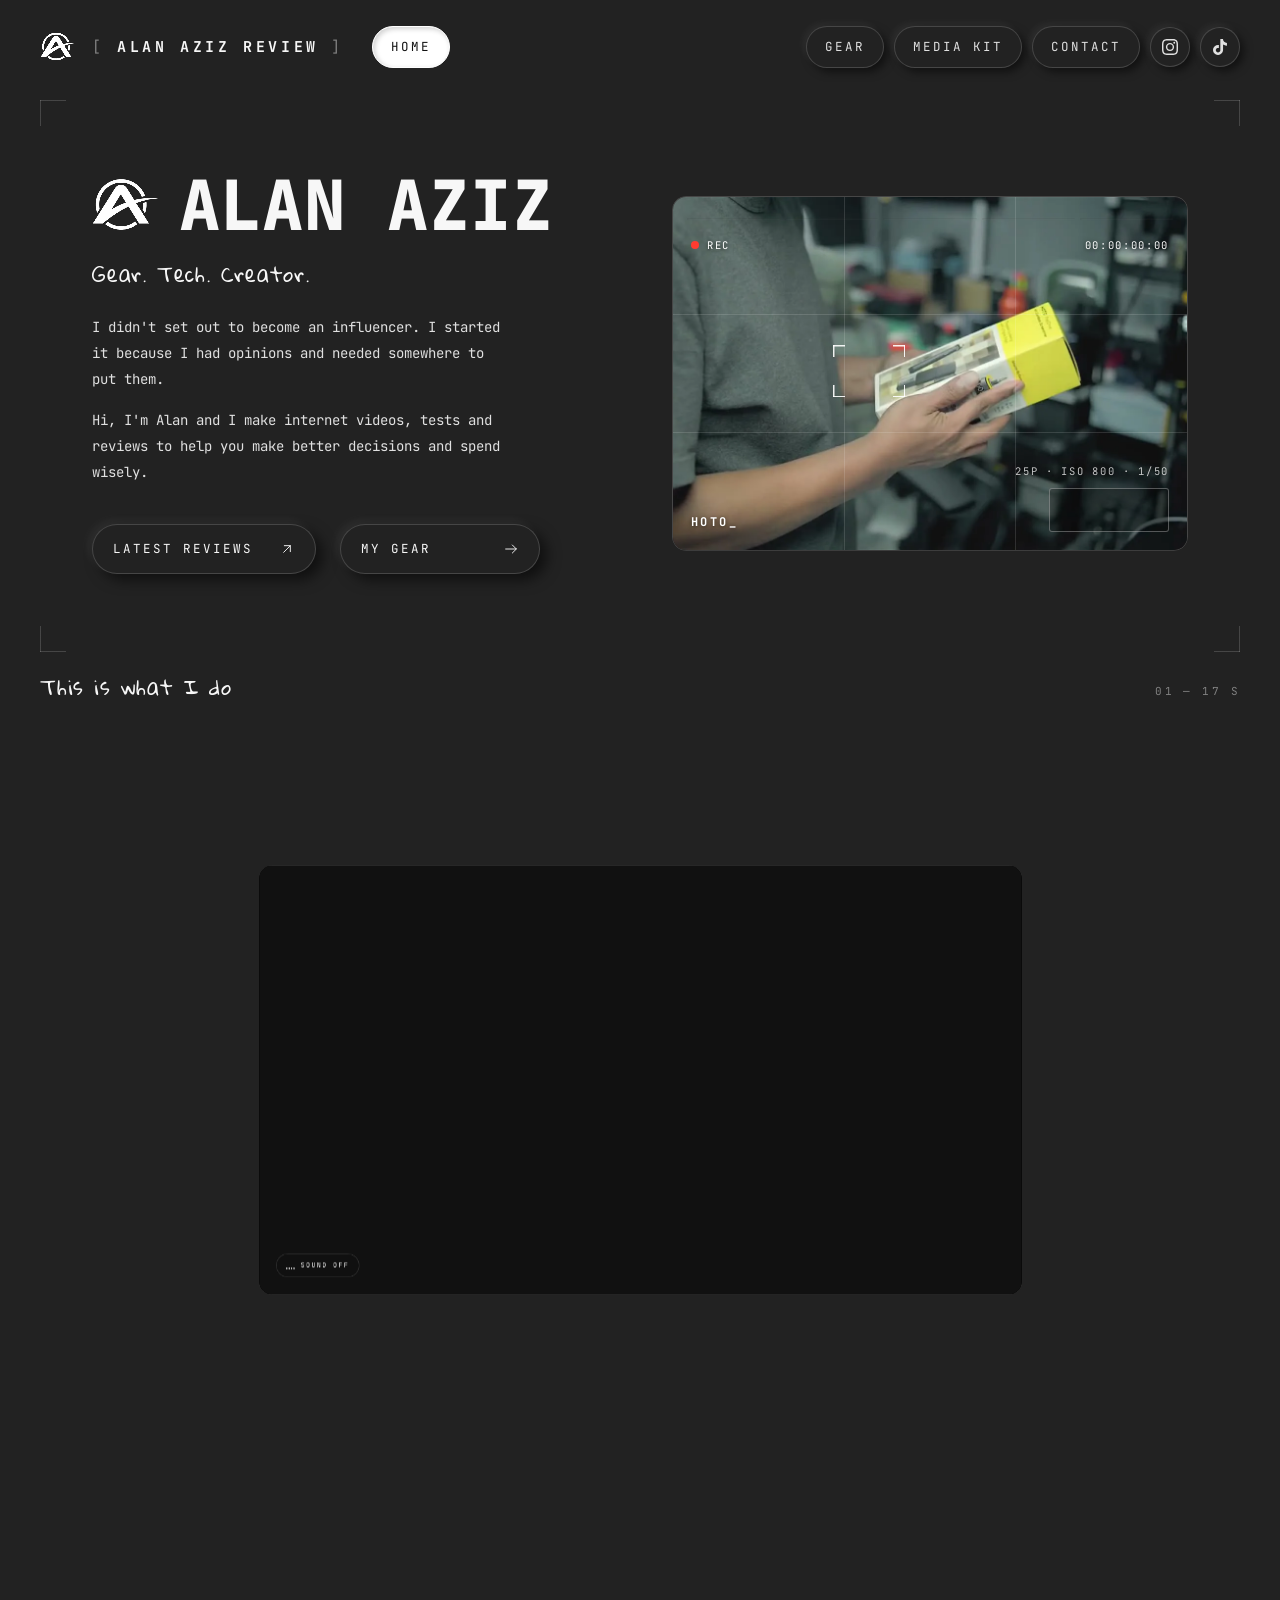
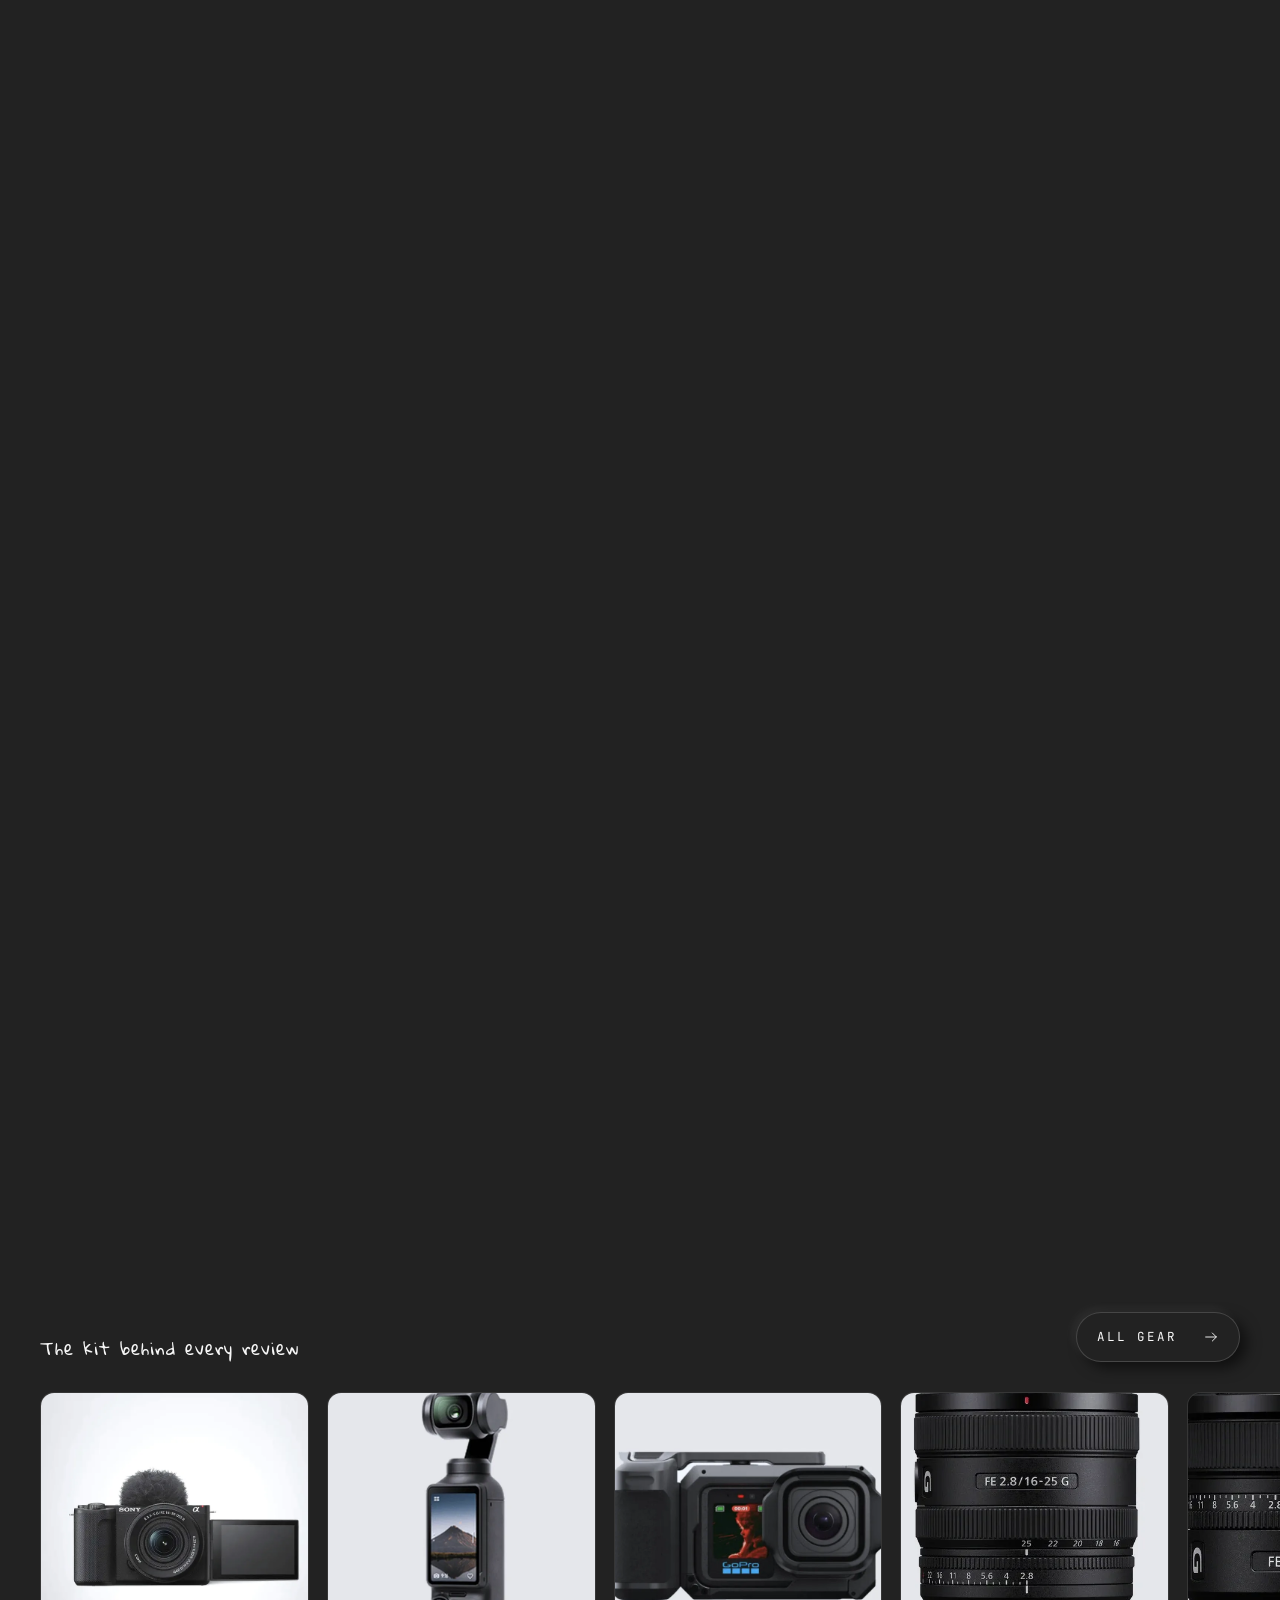
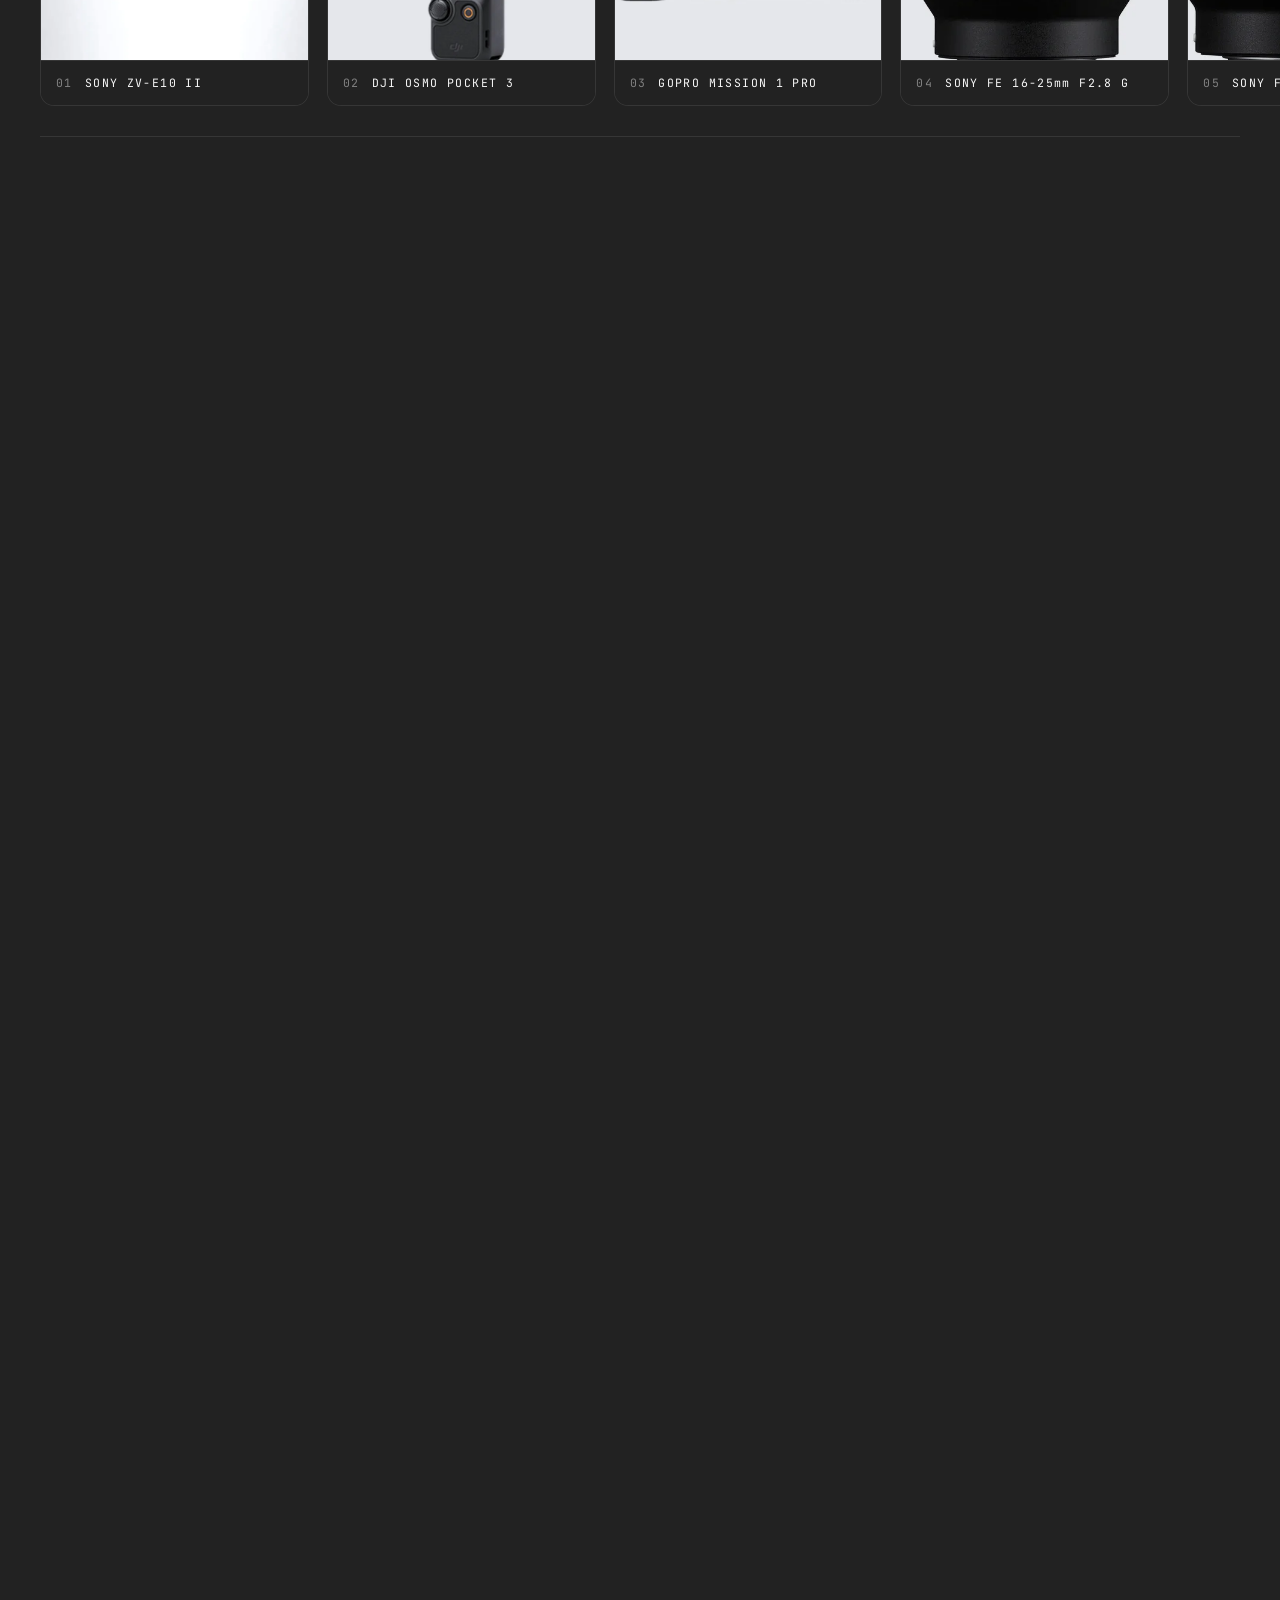
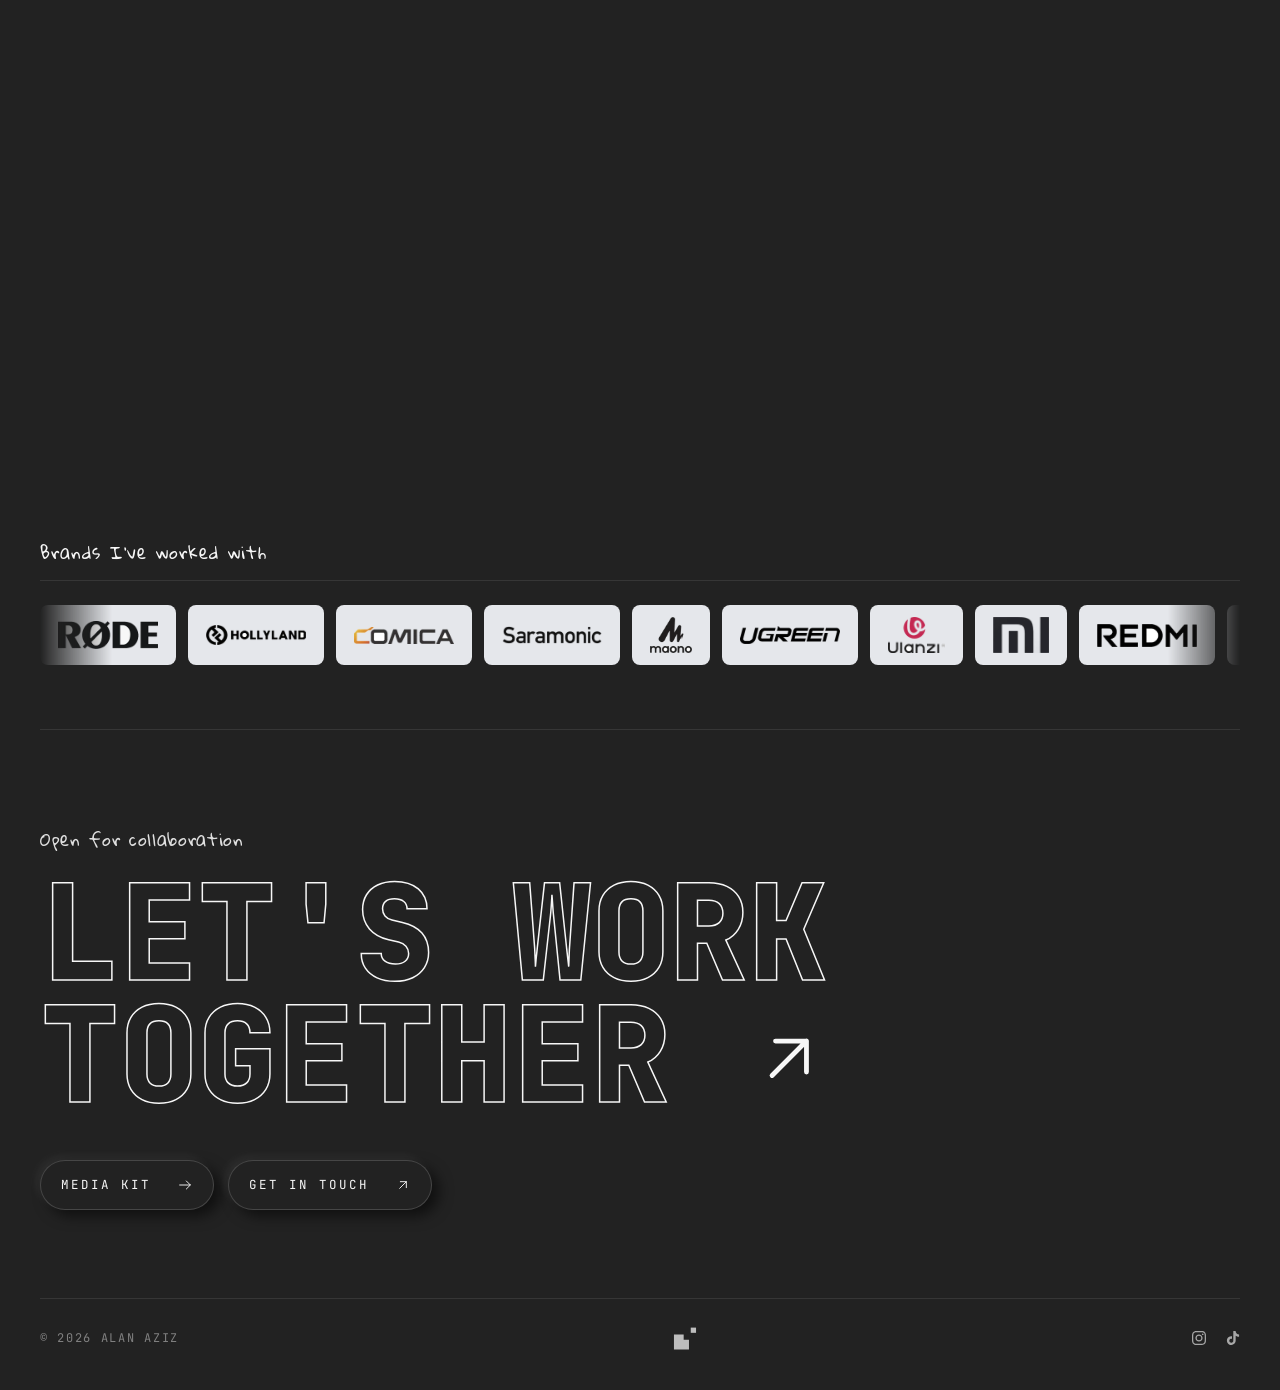
==== commit 14a00f33: "iPhone home-screen icon: solid 180px PNG at /apple-touch-icon.png The old icon was a white mark on t" ====
--- a/index.html
+++ b/index.html
@@ -20,8 +20,8 @@
 
 <link rel="icon" type="image/webp" href="assets/logo/icon-32.webp" sizes="32x32">
 <link rel="icon" href="assets/logo/icon-32.png" sizes="32x32">
-<link rel="apple-touch-icon" href="assets/logo/icon-180.webp">
-<link rel="apple-touch-icon" href="assets/logo/icon-180.png">
+<link rel="apple-touch-icon" sizes="180x180" href="/apple-touch-icon.png">
+<meta name="apple-mobile-web-app-title" content="Alan Aziz">
 
 <link rel="preconnect" href="https://fonts.googleapis.com">
 <link rel="preconnect" href="https://fonts.gstatic.com" crossorigin>
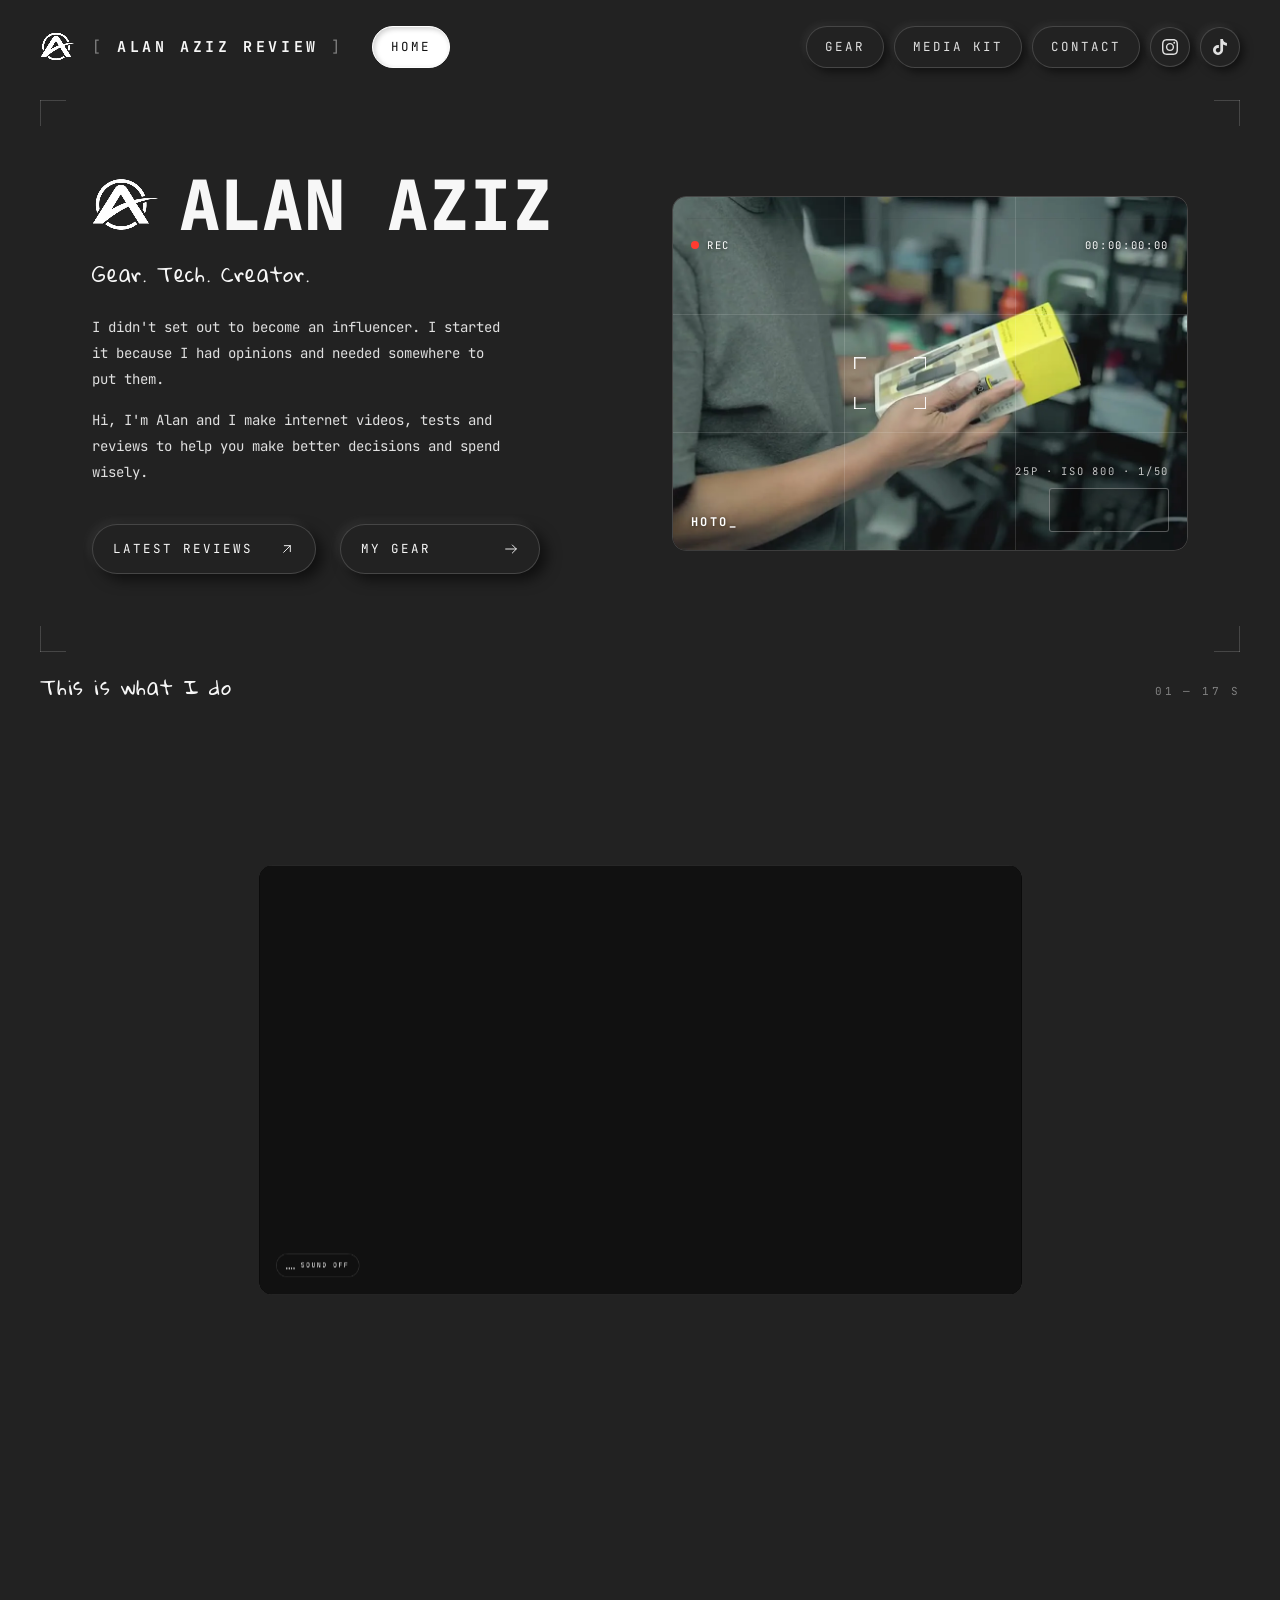
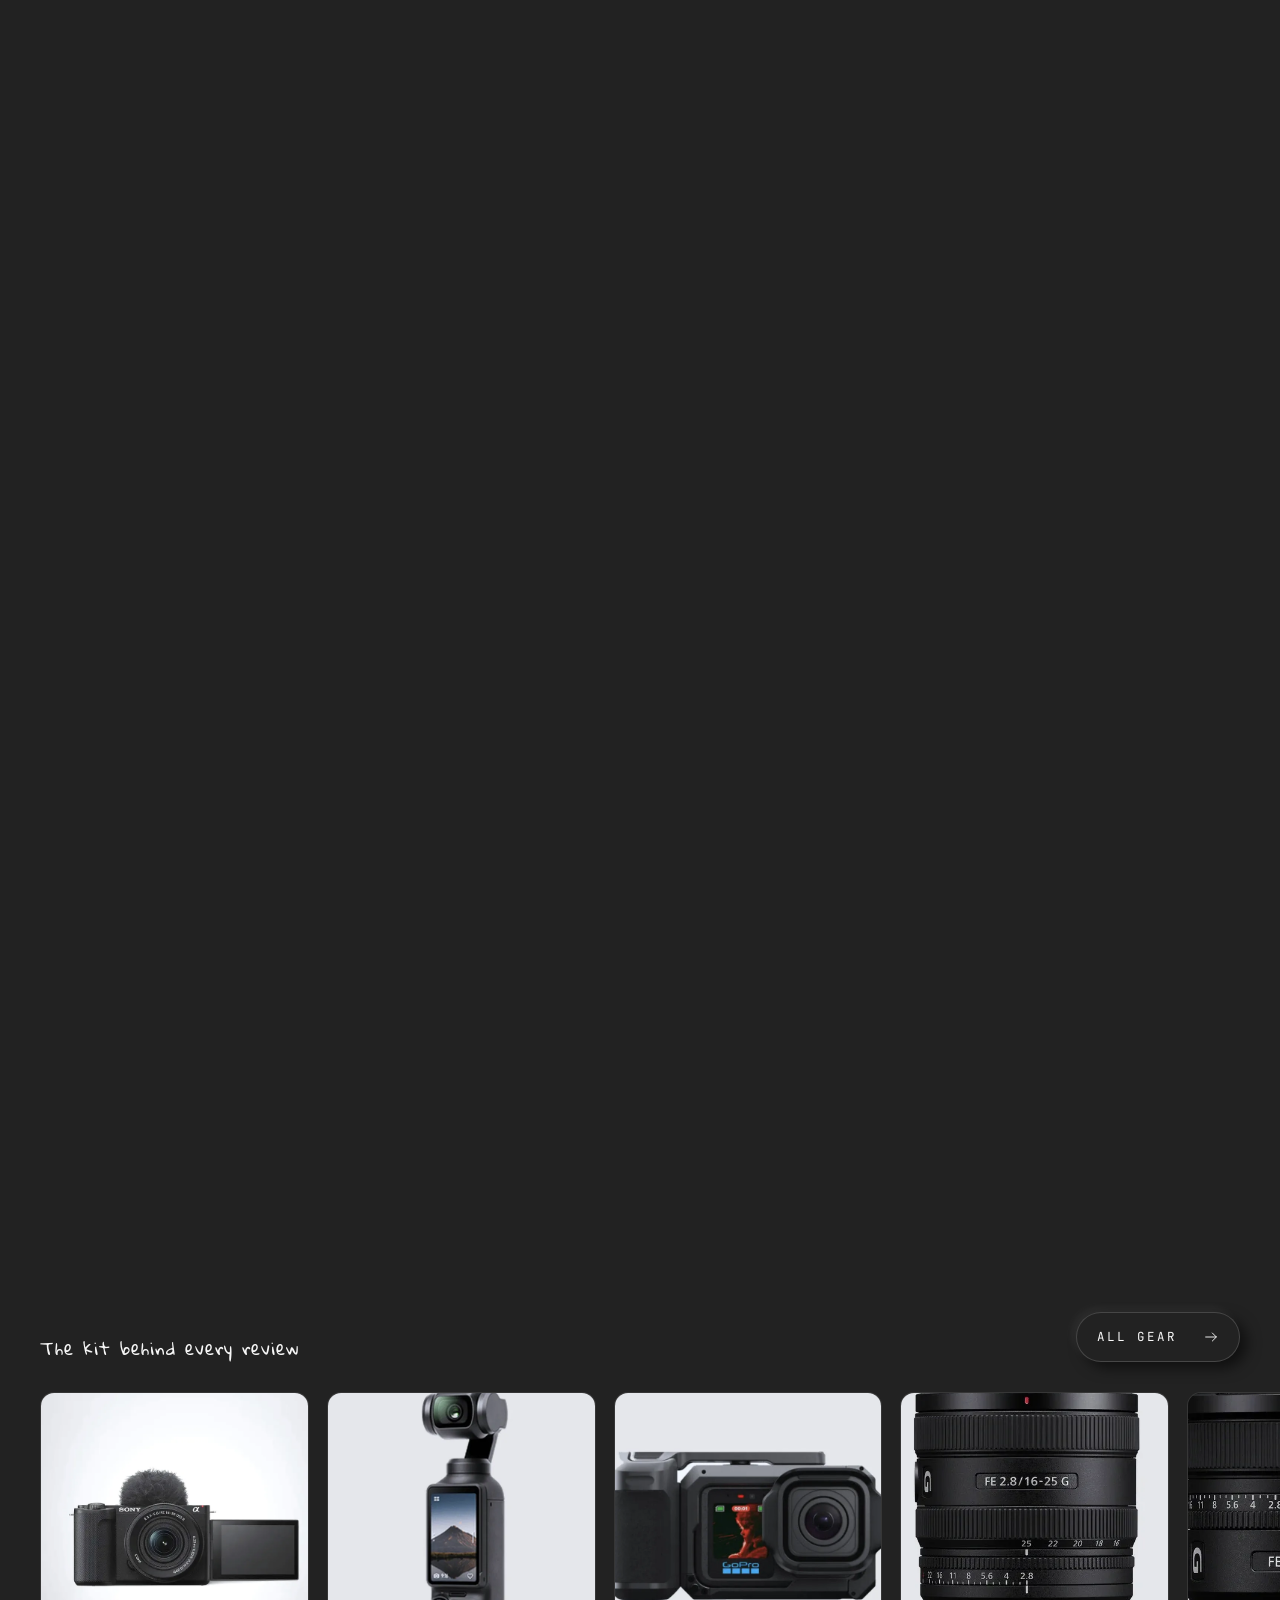
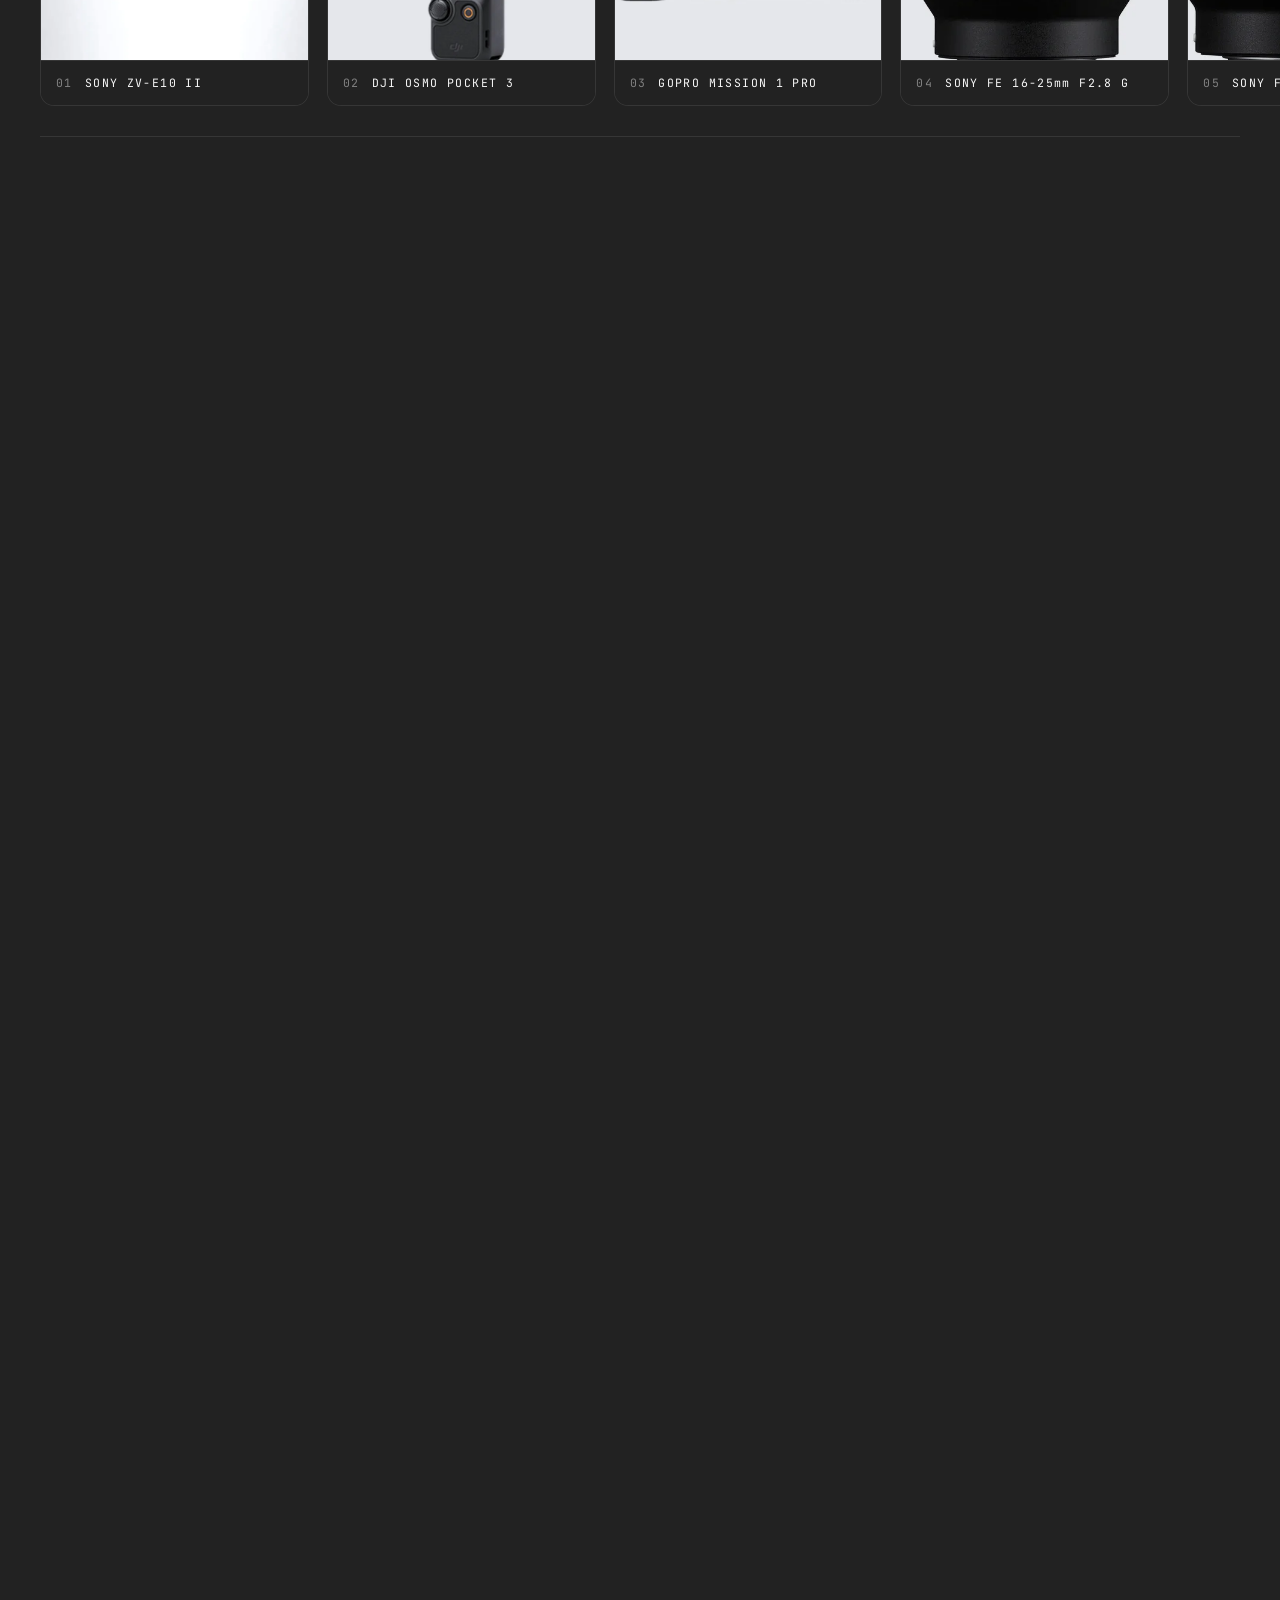
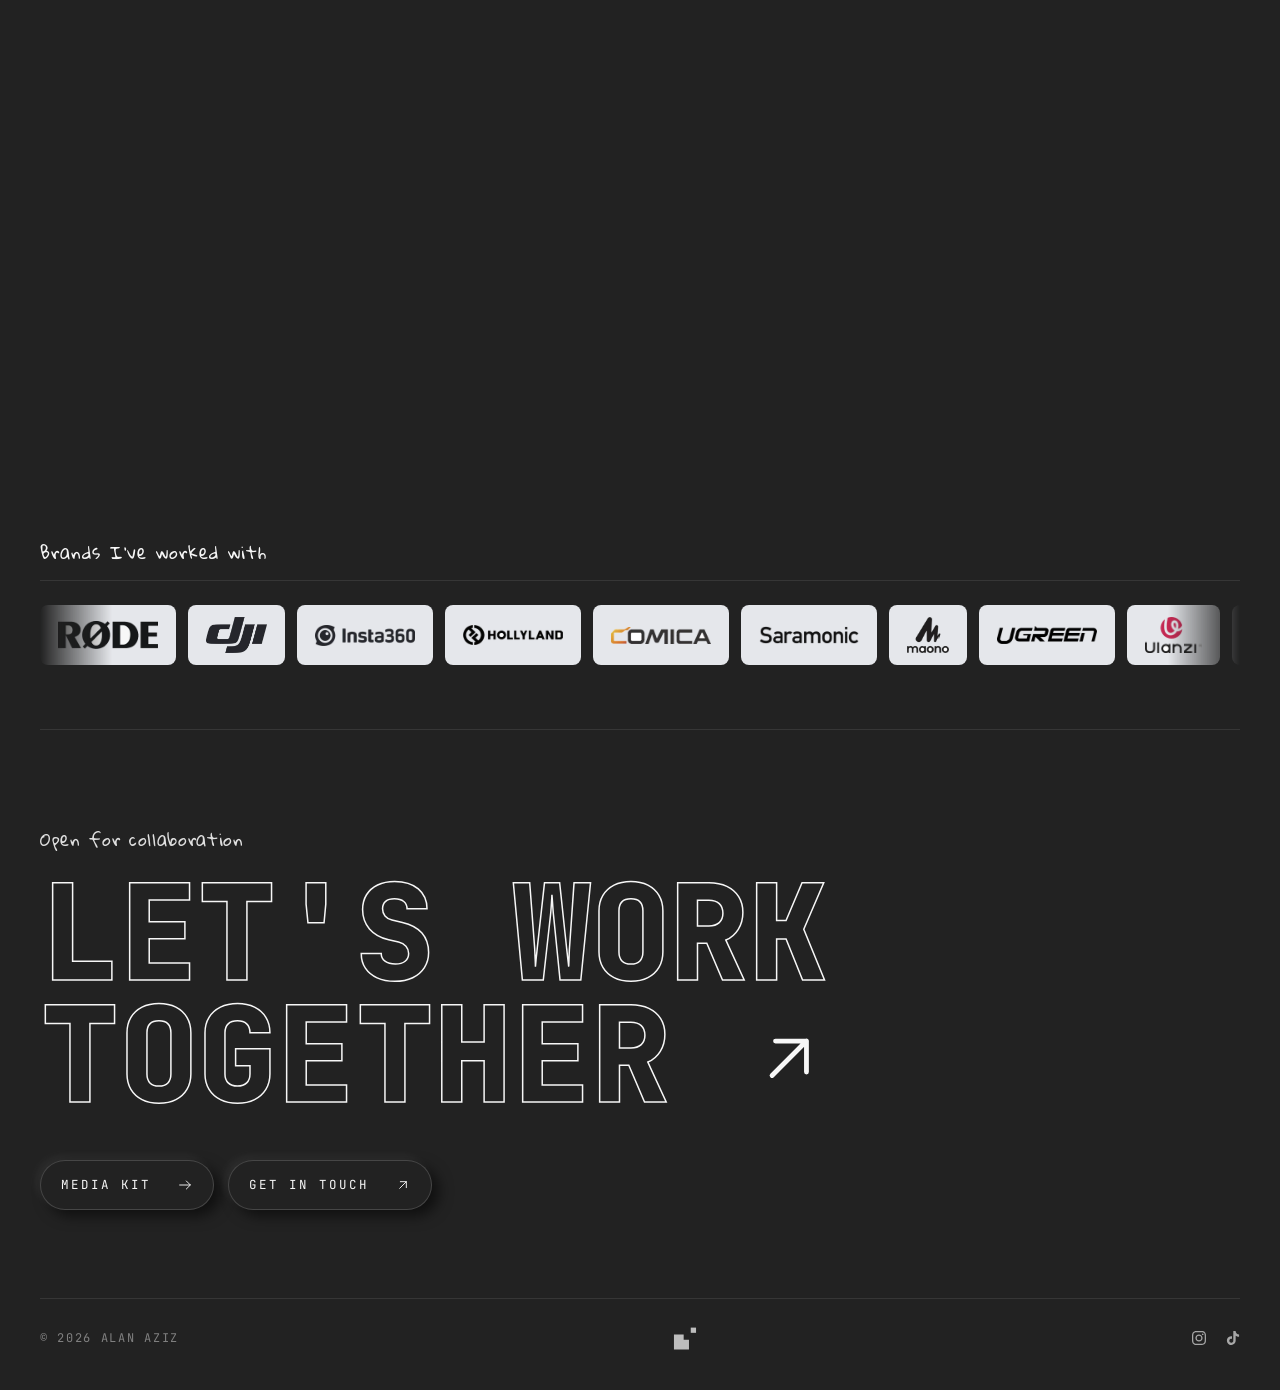
==== commit 3f4fc4c0: "Brands: add DJI and Insta360 (20 brands) Logos on the homepage and media kit strips, screen-reader l" ====
--- a/index.html
+++ b/index.html
@@ -341,7 +341,7 @@
     <!-- the moving strip below is decorative (aria-hidden) — this list is
          the one screen readers actually see -->
     <ul class="sr-only">
-      <li>RØDE</li><li>Hollyland</li><li>Comica</li><li>Maono</li><li>Ugreen</li>
+      <li>RØDE</li><li>DJI</li><li>Insta360</li><li>Hollyland</li><li>Comica</li><li>Maono</li><li>Ugreen</li>
       <li>Ulanzi</li><li>Xiaomi</li><li>Redmi</li><li>Vivo</li><li>Realme</li>
       <li>Infinix</li><li>Colbor</li><li>Amaran</li><li>Saramonic</li><li>Trapo</li><li>MR★K.A.R</li><li>Homan</li>
       <li>Pixel Distribution</li>
@@ -351,6 +351,8 @@
       <div class="collab-track">
         <div class="collab-grid">
           <span class="collab-logo"><img src="assets/brand-logo/rode.webp" alt="" width="240" height="66" loading="lazy" decoding="async"></span>
+          <span class="collab-logo"><img src="assets/brand-logo/dji.webp" alt="" width="240" height="142" loading="lazy" decoding="async"></span>
+          <span class="collab-logo"><img src="assets/brand-logo/insta360.webp" alt="" width="240" height="50" loading="lazy" decoding="async"></span>
           <span class="collab-logo"><img src="assets/brand-logo/hollyland.webp" alt="" width="240" height="49" loading="lazy" decoding="async"></span>
           <span class="collab-logo"><img src="assets/brand-logo/comica.webp" alt="" width="240" height="41" loading="lazy" decoding="async"></span>
           <span class="collab-logo"><img src="assets/brand-logo/saramonic.webp" alt="" width="240" height="42" loading="lazy" decoding="async"></span>
@@ -371,6 +373,8 @@
         </div>
         <div class="collab-grid">
           <span class="collab-logo"><img src="assets/brand-logo/rode.webp" alt="" width="240" height="66" loading="lazy" decoding="async"></span>
+          <span class="collab-logo"><img src="assets/brand-logo/dji.webp" alt="" width="240" height="142" loading="lazy" decoding="async"></span>
+          <span class="collab-logo"><img src="assets/brand-logo/insta360.webp" alt="" width="240" height="50" loading="lazy" decoding="async"></span>
           <span class="collab-logo"><img src="assets/brand-logo/hollyland.webp" alt="" width="240" height="49" loading="lazy" decoding="async"></span>
           <span class="collab-logo"><img src="assets/brand-logo/comica.webp" alt="" width="240" height="41" loading="lazy" decoding="async"></span>
           <span class="collab-logo"><img src="assets/brand-logo/saramonic.webp" alt="" width="240" height="42" loading="lazy" decoding="async"></span>
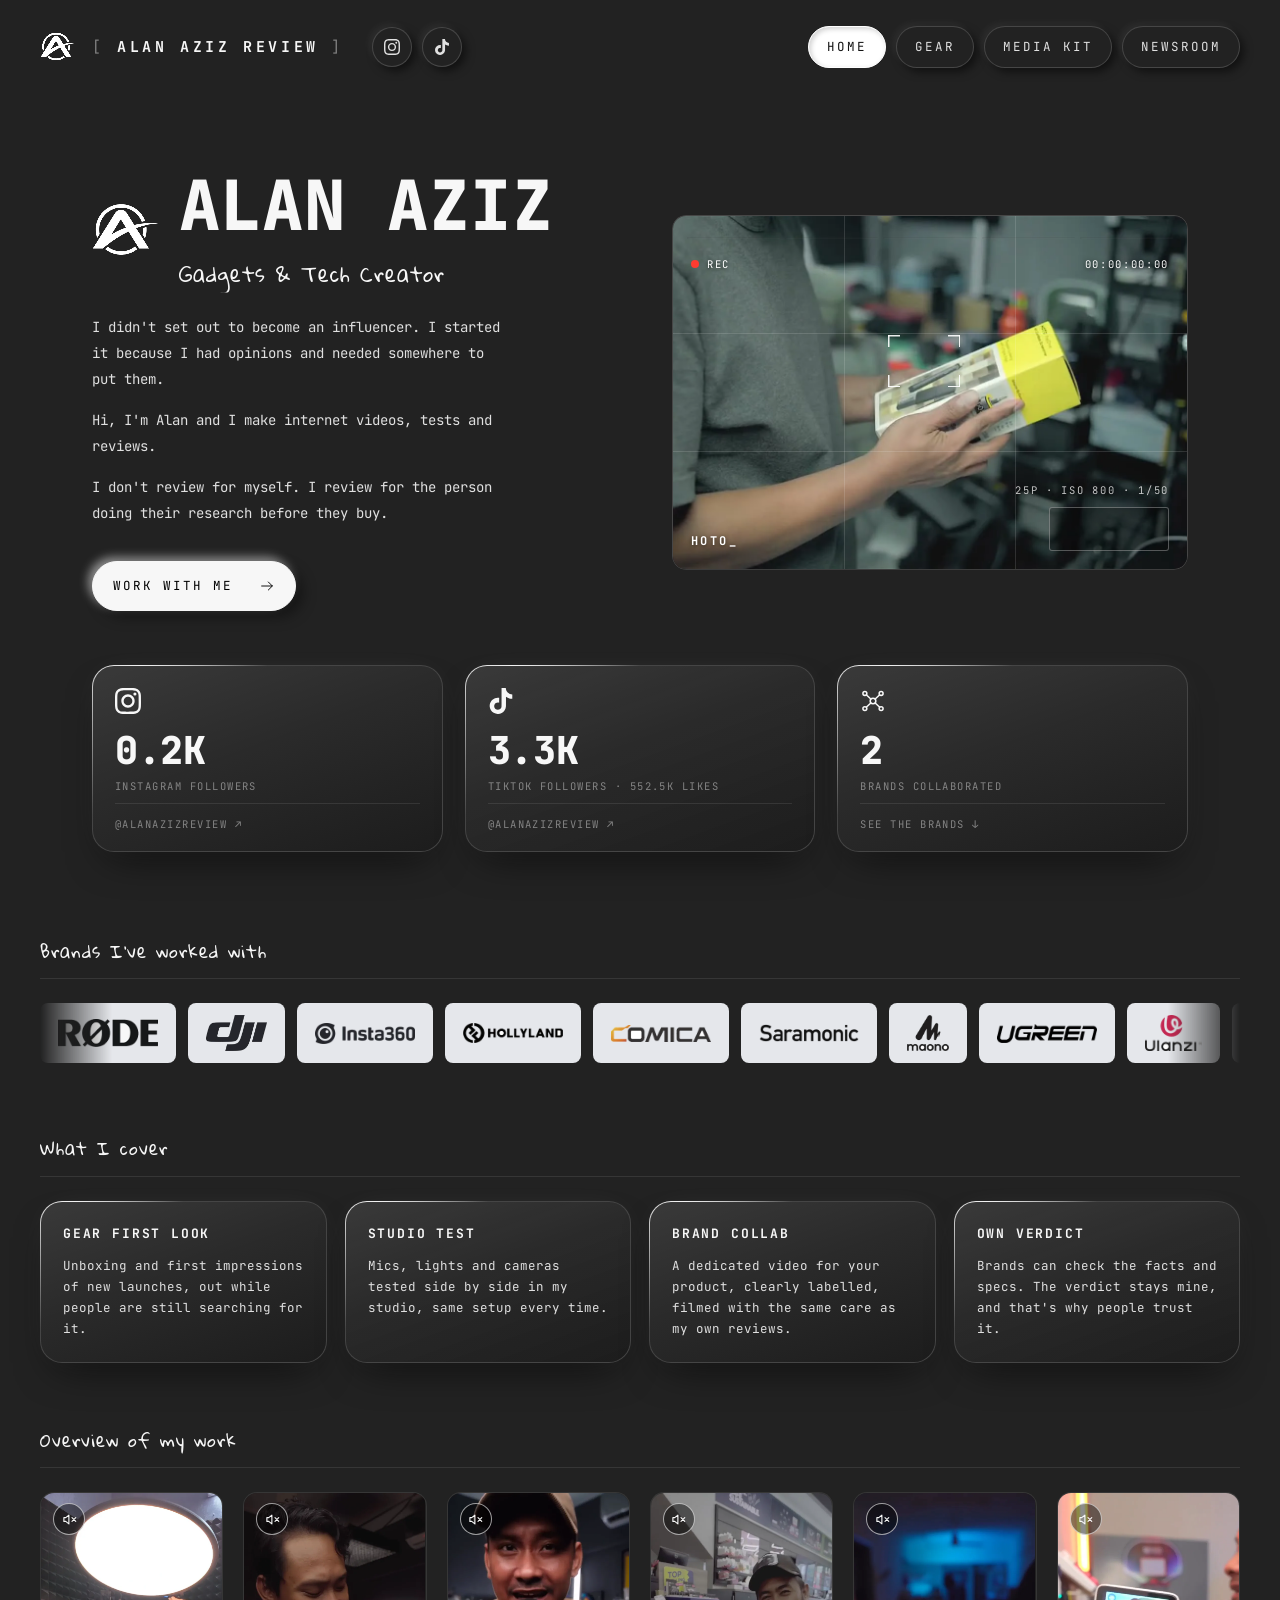
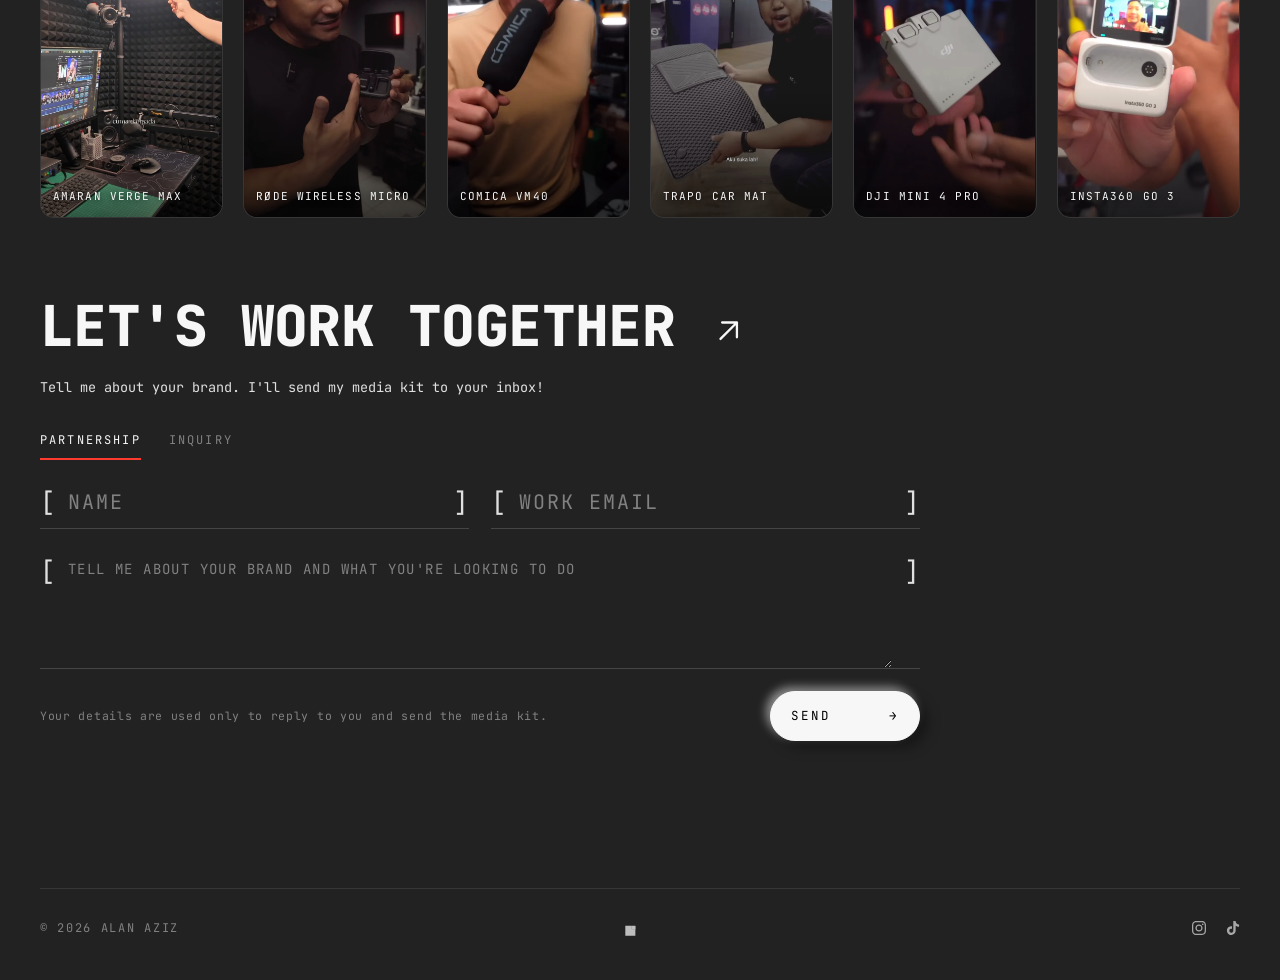
==== commit 4355c15a: "Homepage rebuild from Alan's wireframe, plus Newsroom Homepage: hero overview, highlight reel, glass" ====
--- a/index.html
+++ b/index.html
@@ -26,7 +26,7 @@
 <link rel="preconnect" href="https://fonts.googleapis.com">
 <link rel="preconnect" href="https://fonts.gstatic.com" crossorigin>
 <link href="https://fonts.googleapis.com/css2?family=JetBrains+Mono:wght@400;500;700;800&display=swap" rel="stylesheet">
-<link rel="stylesheet" href="style.css?v=2bf380a8">
+<link rel="stylesheet" href="style.css?v=1750a1b9">
 <!-- motion gate: .motion hides reveal targets until assets/motion.js shows
      them; if that script never arrives, the timeout takes the class back off
      so nothing stays invisible. .boot-on runs the intro once per session. -->
@@ -53,6 +53,14 @@
           stroke-width="1.4" stroke-linecap="round" stroke-linejoin="round">
     <path d="M4 12h16m-6-6 6 6-6 6"/>
   </symbol>
+  <symbol id="i-hub" viewBox="0 0 24 24" fill="none" stroke="currentColor"
+          stroke-width="1.4" stroke-linecap="round" stroke-linejoin="round">
+    <circle cx="12" cy="12" r="2.6"/><circle cx="4.5" cy="5" r="1.8"/><circle cx="19.5" cy="5" r="1.8"/>
+    <circle cx="4.5" cy="19" r="1.8"/><circle cx="19.5" cy="19" r="1.8"/>
+    <path d="M6 6.4 10 10.2M18 6.4 14 10.2M6 17.6l4-3.8M18 17.6l-4-3.8"/>
+  </symbol>
+  <symbol id="i-ig" viewBox="0 0 24 24" fill="currentColor"><path d="M7.0301.084c-1.2768.0602-2.1487.264-2.911.5634-.7888.3075-1.4575.72-2.1228 1.3877-.6652.6677-1.075 1.3368-1.3802 2.127-.2954.7638-.4956 1.6365-.552 2.914-.0564 1.2775-.0689 1.6882-.0626 4.947.0062 3.2586.0206 3.6671.0825 4.9473.061 1.2765.264 2.1482.5635 2.9107.308.7889.72 1.4573 1.388 2.1228.6679.6655 1.3365 1.0743 2.1285 1.38.7632.295 1.6361.4961 2.9134.552 1.2773.056 1.6884.069 4.9462.0627 3.2578-.0062 3.668-.0207 4.9478-.0814 1.28-.0607 2.147-.2652 2.9098-.5633.7889-.3086 1.4578-.72 2.1228-1.3881.665-.6682 1.0745-1.3378 1.3795-2.1284.2957-.7632.4966-1.636.552-2.9124.056-1.2809.0692-1.6898.063-4.948-.0063-3.2583-.021-3.6668-.0817-4.9465-.0607-1.2797-.264-2.1487-.5633-2.9117-.3084-.7889-.72-1.4568-1.3876-2.1228C21.2982 1.33 20.628.9208 19.8378.6165 19.074.321 18.2017.1197 16.9244.0645 15.6471.0093 15.236-.005 11.977.0014 8.718.0076 8.31.0215 7.0301.0839m.1402 21.6932c-1.17-.0509-1.8053-.2453-2.2287-.408-.5606-.216-.96-.4771-1.3819-.895-.422-.4178-.6811-.8186-.9-1.378-.1644-.4234-.3624-1.058-.4171-2.228-.0595-1.2645-.072-1.6442-.079-4.848-.007-3.2037.0053-3.583.0607-4.848.05-1.169.2456-1.805.408-2.2282.216-.5613.4762-.96.895-1.3816.4188-.4217.8184-.6814 1.3783-.9003.423-.1651 1.0575-.3614 2.227-.4171 1.2655-.06 1.6447-.072 4.848-.079 3.2033-.007 3.5835.005 4.8495.0608 1.169.0508 1.8053.2445 2.228.408.5608.216.96.4754 1.3816.895.4217.4194.6816.8176.9005 1.3787.1653.4217.3617 1.056.4169 2.2263.0602 1.2655.0739 1.645.0796 4.848.0058 3.203-.0055 3.5834-.061 4.848-.051 1.17-.245 1.8055-.408 2.2294-.216.5604-.4763.96-.8954 1.3814-.419.4215-.8181.6811-1.3783.9-.4224.1649-1.0577.3617-2.2262.4174-1.2656.0595-1.6448.072-4.8493.079-3.2045.007-3.5825-.006-4.848-.0608M16.953 5.5864A1.44 1.44 0 1 0 18.39 4.144a1.44 1.44 0 0 0-1.437 1.4424M5.8385 12.012c.0067 3.4032 2.7706 6.1557 6.173 6.1493 3.4026-.0065 6.157-2.7701 6.1506-6.1733-.0065-3.4032-2.771-6.1565-6.174-6.1498-3.403.0067-6.156 2.771-6.1496 6.1738M8 12.0077a4 4 0 1 1 4.008 3.9921A3.9996 3.9996 0 0 1 8 12.0077"/></symbol>
+  <symbol id="i-tt" viewBox="0 0 24 24" fill="currentColor"><path d="M12.525.02c1.31-.02 2.61-.01 3.91-.02.08 1.53.63 3.09 1.75 4.17 1.12 1.11 2.7 1.62 4.24 1.79v4.03c-1.44-.05-2.89-.35-4.2-.97-.57-.26-1.1-.59-1.62-.93-.01 2.92.01 5.84-.02 8.75-.08 1.4-.54 2.79-1.35 3.94-1.31 1.92-3.58 3.17-5.91 3.21-1.43.08-2.86-.31-4.08-1.03-2.02-1.19-3.44-3.37-3.65-5.71-.02-.5-.03-1-.01-1.49.18-1.9 1.12-3.72 2.58-4.96 1.66-1.44 3.98-2.13 6.15-1.72.02 1.48-.04 2.96-.04 4.44-.99-.32-2.15-.23-3.02.37-.63.41-1.11 1.04-1.36 1.75-.21.51-.15 1.07-.14 1.61.24 1.64 1.82 3.02 3.5 2.87 1.12-.01 2.19-.66 2.77-1.61.19-.33.4-.67.41-1.06.1-1.79.06-3.57.07-5.36.01-4.03-.01-8.05.02-12.07z"/></symbol>
 </svg>
 
 <a class="skip" href="#main">Skip to content</a>
@@ -97,7 +105,7 @@
   <nav class="nav" aria-label="Primary">
     <a href="/gear/">GEAR</a>
     <a href="/media-kit/">MEDIA KIT</a>
-    <a href="/media-kit/#contact">CONTACT</a>
+    <a href="/newsroom/">NEWSROOM</a>
     <a class="nav-icon" href="https://www.instagram.com/alanazizreview/" rel="me noopener" target="_blank" aria-label="Instagram @alanazizreview">
       <svg width="16" height="16" viewBox="0 0 24 24" fill="currentColor" aria-hidden="true" focusable="false"><path d="M7.0301.084c-1.2768.0602-2.1487.264-2.911.5634-.7888.3075-1.4575.72-2.1228 1.3877-.6652.6677-1.075 1.3368-1.3802 2.127-.2954.7638-.4956 1.6365-.552 2.914-.0564 1.2775-.0689 1.6882-.0626 4.947.0062 3.2586.0206 3.6671.0825 4.9473.061 1.2765.264 2.1482.5635 2.9107.308.7889.72 1.4573 1.388 2.1228.6679.6655 1.3365 1.0743 2.1285 1.38.7632.295 1.6361.4961 2.9134.552 1.2773.056 1.6884.069 4.9462.0627 3.2578-.0062 3.668-.0207 4.9478-.0814 1.28-.0607 2.147-.2652 2.9098-.5633.7889-.3086 1.4578-.72 2.1228-1.3881.665-.6682 1.0745-1.3378 1.3795-2.1284.2957-.7632.4966-1.636.552-2.9124.056-1.2809.0692-1.6898.063-4.948-.0063-3.2583-.021-3.6668-.0817-4.9465-.0607-1.2797-.264-2.1487-.5633-2.9117-.3084-.7889-.72-1.4568-1.3876-2.1228C21.2982 1.33 20.628.9208 19.8378.6165 19.074.321 18.2017.1197 16.9244.0645 15.6471.0093 15.236-.005 11.977.0014 8.718.0076 8.31.0215 7.0301.0839m.1402 21.6932c-1.17-.0509-1.8053-.2453-2.2287-.408-.5606-.216-.96-.4771-1.3819-.895-.422-.4178-.6811-.8186-.9-1.378-.1644-.4234-.3624-1.058-.4171-2.228-.0595-1.2645-.072-1.6442-.079-4.848-.007-3.2037.0053-3.583.0607-4.848.05-1.169.2456-1.805.408-2.2282.216-.5613.4762-.96.895-1.3816.4188-.4217.8184-.6814 1.3783-.9003.423-.1651 1.0575-.3614 2.227-.4171 1.2655-.06 1.6447-.072 4.848-.079 3.2033-.007 3.5835.005 4.8495.0608 1.169.0508 1.8053.2445 2.228.408.5608.216.96.4754 1.3816.895.4217.4194.6816.8176.9005 1.3787.1653.4217.3617 1.056.4169 2.2263.0602 1.2655.0739 1.645.0796 4.848.0058 3.203-.0055 3.5834-.061 4.848-.051 1.17-.245 1.8055-.408 2.2294-.216.5604-.4763.96-.8954 1.3814-.419.4215-.8181.6811-1.3783.9-.4224.1649-1.0577.3617-2.2262.4174-1.2656.0595-1.6448.072-4.8493.079-3.2045.007-3.5825-.006-4.848-.0608M16.953 5.5864A1.44 1.44 0 1 0 18.39 4.144a1.44 1.44 0 0 0-1.437 1.4424M5.8385 12.012c.0067 3.4032 2.7706 6.1557 6.173 6.1493 3.4026-.0065 6.157-2.7701 6.1506-6.1733-.0065-3.4032-2.771-6.1565-6.174-6.1498-3.403.0067-6.156 2.771-6.1496 6.1738M8 12.0077a4 4 0 1 1 4.008 3.9921A3.9996 3.9996 0 0 1 8 12.0077"/></svg>
     </a>
@@ -123,9 +131,11 @@
             </video>
             <img src="assets/logo/logo-sting-end.webp" width="402" height="312" alt="" hidden>
           </span>
-          <h1 id="hero-title">ALAN AZIZ</h1>
-        </div>
-        <p class="hero-sub hand">Gear. Tech. Creator.</p>
+          <div>
+            <h1 id="hero-title">ALAN AZIZ</h1>
+            <p class="hero-sub hand">Gadgets &amp; Tech Creator</p>
+          </div>
+        </div>
 
         <p class="hero-copy">
           I didn't set out to become an influencer. I started it because I had
@@ -133,20 +143,18 @@
         </p>
 
         <p class="hero-copy">
-          Hi, I'm Alan and I make internet videos, tests and reviews to help you
-          make better decisions and spend wisely.
+          Hi, I'm Alan and I make internet videos, tests and reviews.
         </p>
 
+        <p class="hero-copy">
+          I don't review for myself. I review for the person doing their
+          research before they buy.
+        </p>
+
         <div class="hero-actions">
-          <a class="btn btn--newphoria" href="https://www.instagram.com/alanazizreview/" rel="me noopener" target="_blank">
-            LATEST REVIEWS
-            <svg width="16" height="16" aria-hidden="true"><use href="#i-arrow-ne"/></svg>
-          </a>
-
-          <!-- an internal page, so it gets the east arrow rather than the
-               north-east one that reads as "opens somewhere else" -->
-          <a class="btn btn--newphoria" href="/gear/">
-            MY GEAR
+          <!-- the one ask on the page: the form at the bottom -->
+          <a class="btn btn--solid" href="#contact">
+            WORK WITH ME
             <svg width="16" height="16" aria-hidden="true"><use href="#i-arrow-e"/></svg>
           </a>
         </div>
@@ -199,143 +207,35 @@
       </div>
 
     </div>
+
+    <!-- proof cards, Instagram first. Follower numbers match STATS in
+         api/kit.js and the note in media-kit/index.html; update all three
+         together. assets/motion.js counts the figures up on entrance. -->
+    <div class="hero-cards">
+      <a class="hero-card glass" href="https://www.instagram.com/alanazizreview/" rel="me noopener" target="_blank">
+        <svg class="hero-card-icon" width="26" height="26" aria-hidden="true"><use href="#i-ig"/></svg>
+        <span class="hero-card-fig">2.7K</span>
+        <span class="hero-card-label">Instagram followers</span>
+        <span class="hero-card-go">@ALANAZIZREVIEW <span aria-hidden="true">↗</span></span>
+      </a>
+      <a class="hero-card glass" href="https://www.tiktok.com/@alanazizreview" rel="me noopener" target="_blank">
+        <svg class="hero-card-icon" width="26" height="26" aria-hidden="true"><use href="#i-tt"/></svg>
+        <span class="hero-card-fig">37.1K</span>
+        <span class="hero-card-label">TikTok followers · 552.5K likes</span>
+        <span class="hero-card-go">@ALANAZIZREVIEW <span aria-hidden="true">↗</span></span>
+      </a>
+      <a class="hero-card glass" href="#brands">
+        <svg class="hero-card-icon" width="26" height="26" aria-hidden="true"><use href="#i-hub"/></svg>
+        <span class="hero-card-fig">20</span>
+        <span class="hero-card-label">Brands collaborated</span>
+        <span class="hero-card-go">SEE THE BRANDS <span aria-hidden="true">↓</span></span>
+      </a>
+    </div>
   </section>
   </div>
 
-  <!-- showreel: pinned while you scroll; the frame grows from an inset card
-       to full-bleed (assets/motion.js drives --p). Rendered in Remotion from
-       ~/Documents/alanaziz-logo-motion (composition "Showreel"). -->
-  <section class="reel" aria-labelledby="reel-title" data-reel>
-    <div class="reel-sticky">
-      <div class="reel-frame">
-        <video class="reel-video" muted playsinline loop preload="none"
-               poster="assets/poster/showreel.webp"
-               aria-label="Alan Aziz Review showreel, 17 seconds, with music">
-          <source src="assets/video/showreel.webm?v=4" type="video/webm">
-          <source src="assets/video/showreel.mp4?v=4" type="video/mp4">
-        </video>
-        <!-- the reel autoplays muted (browsers refuse sound without a click);
-             this turns the score and SFX on -->
-        <button class="reel-sound" type="button" aria-pressed="false">
-          <span class="reel-eq" aria-hidden="true"><i></i><i></i><i></i><i></i></span>
-          <span class="reel-sound-label">SOUND OFF</span>
-        </button>
-      </div>
-      <div class="shell reel-caption">
-        <h2 class="reel-title hand" id="reel-title" data-reveal="wipe">This is what I do</h2>
-        <span class="reel-count" aria-hidden="true">01 — 17 S</span>
-      </div>
-    </div>
-  </section>
-
-  <!-- gear wall: vertical scroll drives the track sideways while the section
-       is pinned. Without JS (or with reduced motion) it's a plain
-       horizontally scrollable row. -->
-  <section class="wall" aria-labelledby="wall-title" data-wall>
-    <div class="wall-sticky">
-      <div class="shell wall-head">
-        <h2 class="collab-head hand" id="wall-title" data-reveal="wipe">The kit behind every review</h2>
-        <a class="btn" href="/gear/">
-          ALL GEAR
-          <svg width="16" height="16" aria-hidden="true"><use href="#i-arrow-e"/></svg>
-        </a>
-      </div>
-      <div class="wall-track">
-        <a class="wall-card" href="/gear/">
-          <img src="assets/gear/sony-zve10-mark-2.webp" alt="" width="800" height="800" loading="lazy" decoding="async">
-          <span class="wall-name"><b>01</b>SONY ZV-E10 II</span>
-        </a>
-        <a class="wall-card" href="/gear/">
-          <img src="assets/gear/dji-osmo-pocket-3.webp" alt="" width="800" height="800" loading="lazy" decoding="async">
-          <span class="wall-name"><b>02</b>DJI OSMO POCKET 3</span>
-        </a>
-        <a class="wall-card" href="/gear/">
-          <img src="assets/gear/gopro-mission-1-pro.webp" alt="" width="800" height="800" loading="lazy" decoding="async">
-          <span class="wall-name"><b>03</b>GOPRO MISSION 1 PRO</span>
-        </a>
-        <a class="wall-card" href="/gear/">
-          <img src="assets/gear/sony-fe-16-25.webp" alt="" width="800" height="800" loading="lazy" decoding="async">
-          <span class="wall-name"><b>04</b>SONY FE 16-25mm F2.8 G</span>
-        </a>
-        <a class="wall-card" href="/gear/">
-          <img src="assets/gear/sony-fe-16.webp" alt="" width="800" height="800" loading="lazy" decoding="async">
-          <span class="wall-name"><b>05</b>SONY FE 16mm F1.8 G</span>
-        </a>
-        <a class="wall-card" href="/gear/">
-          <img src="assets/gear/sigma-18-50.webp" alt="" width="800" height="800" loading="lazy" decoding="async">
-          <span class="wall-name"><b>06</b>SIGMA 18-50mm F2.8</span>
-        </a>
-        <a class="wall-card" href="/gear/">
-          <img src="assets/gear/sirui-23mm-f12.webp" alt="" width="800" height="800" loading="lazy" decoding="async">
-          <span class="wall-name"><b>07</b>SIRUI 23mm F1.2 AF</span>
-        </a>
-        <a class="wall-card" href="/gear/">
-          <img src="assets/gear/rode-wireless-pro.webp" alt="" width="800" height="800" loading="lazy" decoding="async">
-          <span class="wall-name"><b>08</b>RØDE WIRELESS PRO</span>
-        </a>
-        <a class="wall-card" href="/gear/">
-          <img src="assets/gear/rode-wireless-micro.webp" alt="" width="800" height="800" loading="lazy" decoding="async">
-          <span class="wall-name"><b>09</b>RØDE WIRELESS MICRO</span>
-        </a>
-        <a class="wall-card" href="/gear/">
-          <img src="assets/gear/rode-wireless-me.webp" alt="" width="800" height="800" loading="lazy" decoding="async">
-          <span class="wall-name"><b>10</b>RØDE WIRELESS ME</span>
-        </a>
-        <a class="wall-card" href="/gear/">
-          <img src="assets/gear/rode-interview-pro.webp" alt="" width="800" height="800" loading="lazy" decoding="async">
-          <span class="wall-name"><b>11</b>RØDE INTERVIEW PRO</span>
-        </a>
-        <a class="wall-card" href="/gear/">
-          <img src="assets/gear/rode-videomic-ntg.webp" alt="" width="800" height="800" loading="lazy" decoding="async">
-          <span class="wall-name"><b>12</b>RØDE VIDEOMIC NTG</span>
-        </a>
-        <a class="wall-card" href="/gear/">
-          <img src="assets/gear/rode-videomic-micro.webp" alt="" width="800" height="800" loading="lazy" decoding="async">
-          <span class="wall-name"><b>13</b>RØDE VIDEOMIC MICRO</span>
-        </a>
-        <a class="wall-card" href="/gear/">
-          <img src="assets/gear/hollyland-lark-m2.webp" alt="" width="800" height="800" loading="lazy" decoding="async">
-          <span class="wall-name"><b>14</b>HOLLYLAND LARK M2</span>
-        </a>
-        <a class="wall-card" href="/gear/">
-          <img src="assets/gear/comica-vm40.webp" alt="" width="800" height="800" loading="lazy" decoding="async">
-          <span class="wall-name"><b>15</b>COMICA VM40</span>
-        </a>
-        <a class="wall-card" href="/gear/">
-          <img src="assets/gear/rode-xdm100.webp" alt="" width="800" height="800" loading="lazy" decoding="async">
-          <span class="wall-name"><b>16</b>RØDE XDM100</span>
-        </a>
-        <a class="wall-card" href="/gear/">
-          <img src="assets/gear/amaran-verge-max.webp" alt="" width="800" height="800" loading="lazy" decoding="async">
-          <span class="wall-name"><b>17</b>AMARAN VERGE MAX</span>
-        </a>
-        <a class="wall-card" href="/gear/">
-          <img src="assets/gear/amaran-f22x.webp" alt="" width="800" height="800" loading="lazy" decoding="async">
-          <span class="wall-name"><b>18</b>AMARAN F22X</span>
-        </a>
-        <a class="wall-card" href="/gear/">
-          <img src="assets/gear/amaran-60d.webp" alt="" width="800" height="800" loading="lazy" decoding="async">
-          <span class="wall-name"><b>19</b>AMARAN 60D</span>
-        </a>
-        <a class="wall-card" href="/gear/">
-          <img src="assets/gear/nanlite-pavotube.webp" alt="" width="800" height="800" loading="lazy" decoding="async">
-          <span class="wall-name"><b>20</b>NANLITE PAVOTUBE</span>
-        </a>
-        <a class="wall-card" href="/gear/">
-          <img src="assets/gear/colbor-wonder-kit.webp" alt="" width="800" height="800" loading="lazy" decoding="async">
-          <span class="wall-name"><b>21</b>COLBOR WONDER KIT</span>
-        </a>
-        <a class="wall-card" href="/gear/">
-          <img src="assets/gear/zhiyun-cx100.webp" alt="" width="800" height="800" loading="lazy" decoding="async">
-          <span class="wall-name"><b>22</b>ZHIYUN CX100</span>
-        </a>
-      </div>
-      <div class="shell wall-progress" aria-hidden="true"><i></i></div>
-    </div>
-  </section>
-
   <div class="shell">
-  <section class="collab" aria-labelledby="collab-title">
+  <section class="collab" id="brands" aria-labelledby="collab-title">
     <h2 class="collab-head hand" id="collab-title" data-reveal="wipe">Brands I've worked with</h2>
 
     <!-- the moving strip below is decorative (aria-hidden) — this list is
@@ -398,29 +298,116 @@
 
   </section>
 
-  <!-- kinetic sign-off: outline type that fills left to right as it scrolls
-       into view (--fill, set by assets/motion.js), and fully on hover -->
-  <section class="cta" aria-labelledby="cta-title" data-cta>
-    <p class="cta-kicker hand">Open for collaboration</p>
-    <h2 class="cta-title" id="cta-title">
-      <a href="/media-kit/#contact">
-        <span class="cta-line">LET'S WORK</span>
-        <span class="cta-line">TOGETHER <svg class="cta-arrow" width="1em" height="1em" aria-hidden="true"><use href="#i-arrow-ne"/></svg></span>
-      </a>
-    </h2>
-    <div class="collab-ctas">
-      <a class="btn collab-cta" href="/media-kit/">
-        MEDIA KIT
-        <svg width="16" height="16" aria-hidden="true"><use href="#i-arrow-e"/></svg>
-      </a>
-      <a class="btn collab-cta" href="/media-kit/#contact">
-        GET IN TOUCH
-        <svg width="16" height="16" aria-hidden="true"><use href="#i-arrow-ne"/></svg>
-      </a>
+  <section class="cover" aria-labelledby="cover-title">
+    <h2 class="collab-head hand" id="cover-title" data-reveal="wipe">What I cover</h2>
+    <div class="cover-grid">
+      <article class="cover-card glass">
+        <h3>GEAR FIRST LOOK</h3>
+        <p>Unboxing and first impressions of new launches, out while people are still searching for it.</p>
+      </article>
+      <article class="cover-card glass">
+        <h3>STUDIO TEST</h3>
+        <p>Mics, lights and cameras tested side by side in my studio, same setup every time.</p>
+      </article>
+      <article class="cover-card glass">
+        <h3>BRAND COLLAB</h3>
+        <p>A dedicated video for your product, clearly labelled, filmed with the same care as my own reviews.</p>
+      </article>
+      <article class="cover-card glass">
+        <h3>OWN VERDICT</h3>
+        <p>Brands can check the facts and specs. The verdict stays mine, and that's why people trust it.</p>
+      </article>
     </div>
   </section>
+
+  <section class="home-work" id="work" aria-labelledby="work-title">
+    <h2 class="collab-head hand" id="work-title" data-reveal="wipe">Overview of my work</h2>
+    <!-- same videos as the media kit's SELECTED WORK, but these autoplay muted (assets/kit-work.js);
+         update both together -->
+    <div class="kit-work" data-autoplay>
+      <figure class="kit-work-item">
+        <div class="kit-work-clip">
+          <video src="assets/video/work/amaran-verge-max.mp4" poster="assets/poster/work-amaran-verge-max.webp"
+                 preload="none" playsinline muted loop controls></video>
+          <button class="kit-work-play" type="button" aria-label="Turn on sound for the Amaran Verge Max review" hidden><span>AMARAN VERGE MAX</span></button>
+        </div>
+      </figure>
+      <figure class="kit-work-item">
+        <div class="kit-work-clip">
+          <video src="assets/video/work/rode-wireless-micro.mp4" poster="assets/poster/work-rode-wireless-micro.webp"
+                 preload="none" playsinline muted loop controls></video>
+          <button class="kit-work-play" type="button" aria-label="Turn on sound for the RØDE Wireless Micro review" hidden><span>RØDE WIRELESS MICRO</span></button>
+        </div>
+      </figure>
+      <figure class="kit-work-item">
+        <div class="kit-work-clip">
+          <video src="assets/video/work/comica-vm40.mp4" poster="assets/poster/work-comica-vm40.webp"
+                 preload="none" playsinline muted loop controls></video>
+          <button class="kit-work-play" type="button" aria-label="Turn on sound for the Comica VM40 review" hidden><span>COMICA VM40</span></button>
+        </div>
+      </figure>
+      <figure class="kit-work-item">
+        <div class="kit-work-clip">
+          <video src="assets/video/work/trapo-car-mat.mp4" poster="assets/poster/work-trapo-car-mat.webp"
+                 preload="none" playsinline muted loop controls></video>
+          <button class="kit-work-play" type="button" aria-label="Turn on sound for the Trapo car mat review" hidden><span>TRAPO CAR MAT</span></button>
+        </div>
+      </figure>
+      <figure class="kit-work-item">
+        <div class="kit-work-clip">
+          <video src="assets/video/work/dji-mini-4-pro.mp4" poster="assets/poster/work-dji-mini-4-pro.webp"
+                 preload="none" playsinline muted loop controls></video>
+          <button class="kit-work-play" type="button" aria-label="Turn on sound for the DJI Mini 4 Pro review" hidden><span>DJI MINI 4 PRO</span></button>
+        </div>
+      </figure>
+      <figure class="kit-work-item">
+        <div class="kit-work-clip">
+          <video src="assets/video/work/insta360-go-3.mp4" poster="assets/poster/work-insta360-go-3.webp"
+                 preload="none" playsinline muted loop controls></video>
+          <button class="kit-work-play" type="button" aria-label="Turn on sound for the Insta360 GO 3 review" hidden><span>INSTA360 GO 3</span></button>
+        </div>
+      </figure>
+    </div>
+  </section>
+
+  <section class="home-contact" id="contact" aria-labelledby="contact-title">
+    <h2 class="cta-title" id="contact-title">LET'S WORK TOGETHER <svg class="cta-arrow" width="1em" height="1em" aria-hidden="true"><use href="#i-arrow-ne"/></svg></h2>
+    <p class="kit-note kit-note--line">Tell me about your brand. I'll send my media kit to your inbox!</p>
+
+    <form class="kit-form" id="kit-form" action="/api/kit-request" method="post" novalidate>
+      <div class="kf-tabs" role="radiogroup" aria-label="What is this about?">
+        <label class="kf-tab"><input type="radio" name="topic" value="partnership" checked><span>PARTNERSHIP</span></label>
+        <label class="kf-tab"><input type="radio" name="topic" value="inquiry"><span>INQUIRY</span></label>
+      </div>
+
+      <div class="kf-row">
+        <label class="kf-field">
+          <span class="sr-only">Name</span>
+          <input id="kf-name" name="name" type="text" autocomplete="name" maxlength="80" placeholder="NAME" required>
+        </label>
+        <label class="kf-field">
+          <span class="sr-only">Work email</span>
+          <input id="kf-email" name="email" type="email" autocomplete="email" maxlength="200" placeholder="WORK EMAIL" required>
+        </label>
+      </div>
+      <label class="kf-field kf-field--area">
+        <span class="sr-only">Message</span>
+        <textarea id="kf-message" name="message" rows="4" maxlength="4000" placeholder="TELL ME ABOUT YOUR BRAND AND WHAT YOU'RE LOOKING TO DO" required></textarea>
+      </label>
+
+      <!-- people never see this field; bots fill it in -->
+      <label class="kf-trap" aria-hidden="true">Website <input id="kf-website" name="website" type="text" tabindex="-1" autocomplete="off"></label>
+      <input id="kf-t" name="t" type="hidden" value="">
+      <input name="source" type="hidden" value="home">
+
+      <div class="kf-foot">
+        <p class="kf-privacy">Your details are used only to reply to you and send the media kit.</p>
+        <button class="btn btn--solid kf-send" type="submit">SEND <span aria-hidden="true">→</span></button>
+      </div>
+      <p class="kf-status" id="kf-status" role="status" aria-live="polite"></p>
+    </form>
+  </section>
   </div>
-
 
 </main>
 
@@ -490,6 +477,8 @@
   show(0, !calm);
 })();
 </script>
+<script src="/assets/kit-form.js"></script>
+<script src="/assets/kit-work.js?v=635ebb7b"></script>
 <script src="/assets/head-bar.js"></script>
 <script src="/assets/logo-sting.js"></script>
 <script src="/assets/click-sfx.js"></script>
--- a/style.css
+++ b/style.css
@@ -233,23 +233,6 @@
   position:relative;
   padding:74px 52px 78px;
   margin-top:6px;
-  /* corner brackets, 8 hairlines */
-  background-repeat:no-repeat;
-  background-image:
-    linear-gradient(var(--line),var(--line)),linear-gradient(var(--line),var(--line)),
-    linear-gradient(var(--line),var(--line)),linear-gradient(var(--line),var(--line)),
-    linear-gradient(var(--line),var(--line)),linear-gradient(var(--line),var(--line)),
-    linear-gradient(var(--line),var(--line)),linear-gradient(var(--line),var(--line));
-  background-size:
-    var(--corner) 1px,1px var(--corner),
-    var(--corner) 1px,1px var(--corner),
-    var(--corner) 1px,1px var(--corner),
-    var(--corner) 1px,1px var(--corner);
-  background-position:
-    left top,left top,
-    right top,right top,
-    left bottom,left bottom,
-    right bottom,right bottom;
 }
 
 .hero-grid{
@@ -304,11 +287,90 @@
 }
 .hero-copy + .hero-copy{margin-top:15px}
 
+/* proof cards under the hero: Instagram, TikTok, brands. The figure counts
+   up on entrance (motion.js). */
+.hero-cards{
+  display:grid;
+  grid-template-columns:repeat(3,minmax(0,1fr));
+  gap:22px;
+  margin:54px 0 0;
+}
+
+/* glass cards: a frosted panel in one hairline colour, with a white light
+   that runs round the border on a loop. motion.js adds .is-on only while a
+   card is on screen, so off-screen cards don't animate; reduced motion
+   keeps the plain hairline. */
+@property --spin{syntax:'<angle>';inherits:false;initial-value:0deg}
+@keyframes glass-spin{to{--spin:360deg}}
+.glass{
+  --glow-c:rgba(255,255,255,.08);
+  border:1.5px solid transparent;
+  border-radius:22px;
+  background:
+    linear-gradient(160deg,rgba(255,255,255,.09),rgba(255,255,255,.02) 45%,rgba(0,0,0,.25)) padding-box,
+    linear-gradient(#262626,#262626) padding-box,
+    conic-gradient(from var(--spin),var(--line) 0 70%,rgba(255,255,255,.95) 85%,var(--line) 100%) border-box;
+  box-shadow:0 0 34px -10px var(--glow-c),0 18px 40px -18px rgba(0,0,0,.8);
+}
+.motion .glass.is-on{animation:glass-spin 4s linear infinite}
+/* the cards in a row start at different points, so the lights don't march in step */
+.motion .glass.is-on:nth-child(2){animation-delay:-1.3s}
+.motion .glass.is-on:nth-child(3){animation-delay:-2.6s}
+.motion .glass.is-on:nth-child(4){animation-delay:-.6s}
+.hero-card{
+  position:relative;
+  display:flex;
+  flex-direction:column;
+  gap:8px;
+  min-width:0;
+  padding:22px 22px 18px;
+  transition:box-shadow .4s ease,transform .5s var(--ease-out);
+}
+.hero-card:hover,
+.hero-card:focus-visible{
+  transform:translateY(-5px);
+  box-shadow:0 0 48px -6px var(--glow-c),0 24px 48px -18px rgba(0,0,0,.85);
+}
+.hero-card-icon{color:var(--ink-hi);margin-bottom:10px}
+.hero-card-fig{
+  font-size:clamp(1.9rem,3vw,2.8rem);
+  font-weight:800;
+  line-height:1;
+  letter-spacing:-.01em;
+  color:var(--ink-hi);
+  font-variant-numeric:tabular-nums;
+}
+.hero-card-label{
+  font-size:10.5px;
+  letter-spacing:.14em;
+  text-transform:uppercase;
+  color:var(--muted-2);
+}
+.hero-card-go{
+  margin-top:auto;
+  padding-top:12px;
+  border-top:1px solid var(--line-soft);
+  font-size:10.5px;
+  letter-spacing:.14em;
+  color:var(--muted-2);
+  transition:color .3s ease;
+}
+.hero-card:hover .hero-card-go,
+.hero-card:focus-visible .hero-card-go{color:var(--ink-hi)}
+
+.hero-stance{
+  margin:18px 0 0;
+  max-width:52ch;
+  font-size:12.5px;
+  line-height:1.7;
+  color:var(--muted);
+}
+
 .hero-actions{
   display:flex;
   flex-wrap:wrap;
   gap:24px;
-  margin-top:38px;
+  margin-top:34px;
 }
 .hero-actions .btn{min-width:200px}
 
@@ -791,6 +853,137 @@
   color:var(--muted);
 }
 
+/* ---------- newsroom ---------- */
+
+.news-list{
+  margin:0;
+  padding:0 0 72px;
+  list-style:none;
+  display:grid;
+  gap:18px;
+  max-width:860px;
+}
+.news-item{
+  display:flex;
+  flex-direction:column;
+  gap:10px;
+  padding:24px;
+  border:1px solid var(--line);
+  border-radius:14px;
+  background:var(--panel-2);
+  box-shadow:
+    7px 6px 14px 0 rgba(0,0,0,.55),
+    -4px -4px 10px 0 rgba(255,255,255,.06);
+  transition:border-color .3s ease,transform .5s var(--ease-out);
+}
+.news-item:hover,
+.news-item:focus-visible{border-color:var(--ink-hi);transform:translateY(-3px)}
+.news-meta{margin:0;font-size:10.5px;letter-spacing:.14em;color:var(--rec)}
+.news-meta a:hover{color:var(--ink-hi)}
+.news-title{font-size:clamp(1.1rem,1.8vw,1.5rem);font-weight:700;line-height:1.3;color:var(--ink-hi)}
+.news-excerpt{font-size:13px;line-height:1.75;color:var(--muted)}
+.news-go{font-size:11px;letter-spacing:.16em;color:var(--muted-2)}
+.news-item:hover .news-go{color:var(--ink-hi)}
+
+/* one readable column, same mono voice as the rest of the site */
+.news-article{max-width:720px;padding:48px 0 80px}
+.news-back{display:inline-block;margin-bottom:28px;font-size:11px;letter-spacing:.16em;color:var(--muted)}
+.news-back:hover{color:var(--ink-hi)}
+.news-headline{
+  margin:14px 0 0;
+  font-size:clamp(1.8rem,4vw,3rem);
+  font-weight:800;
+  line-height:1.1;
+  color:var(--ink-hi);
+}
+.news-lede{margin:22px 0 0;font-size:16px;line-height:1.75;color:var(--ink)}
+.news-article h2{
+  margin:44px 0 0;
+  padding-bottom:10px;
+  border-bottom:1px solid var(--line-soft);
+  font-size:13px;
+  font-weight:700;
+  letter-spacing:.18em;
+  text-transform:uppercase;
+  color:var(--ink-hi);
+}
+.news-article p,
+.news-article li{font-size:14px;line-height:1.85;color:var(--muted)}
+.news-article ul{padding-left:20px}
+.news-article li + li{margin-top:6px}
+.news-article li::marker{color:var(--rec)}
+.news-figure{margin:32px 0 0}
+.news-figure img,
+.news-thumb{
+  display:block;
+  width:100%;
+  height:auto;
+  border:1px solid var(--line-soft);
+  border-radius:14px;
+}
+.news-figure figcaption{margin-top:10px;font-size:11.5px;letter-spacing:.04em;color:var(--muted-2)}
+.news-cta{
+  margin:48px 0 0;
+  padding:24px;
+  border:1px solid var(--line);
+  border-radius:14px;
+}
+.news-cta p{margin:0 0 18px;color:var(--ink)}
+.news-source{margin-top:36px;font-size:12px !important;color:var(--muted-2) !important}
+.news-source a{text-decoration:underline;text-underline-offset:3px}
+
+/* ---------- homepage: what I cover ---------- */
+
+.cover{padding:8px 0 56px}
+.cover-grid{
+  display:grid;
+  grid-template-columns:repeat(4,minmax(0,1fr));
+  gap:18px;
+  padding-top:24px;
+}
+.cover-card{
+  display:flex;
+  flex-direction:column;
+  gap:10px;
+  padding:22px;
+  transition:box-shadow .4s ease,transform .5s var(--ease-out);
+}
+.cover-card:hover{
+  transform:translateY(-4px);
+  box-shadow:0 0 48px -6px var(--glow-c),0 24px 48px -18px rgba(0,0,0,.85);
+}
+.cover-card h3{margin:0;font-size:13px;font-weight:700;letter-spacing:.14em;color:var(--ink-hi)}
+.cover-card p{margin:0;font-size:12.5px;line-height:1.7;color:var(--muted)}
+
+/* ---------- homepage: selected work ---------- */
+
+.home-work{padding:8px 0 56px;scroll-margin-top:var(--head-h,92px)}
+/* autoplaying tiles: muted on loop, no play disc; a tap toggles sound and
+   the chip in the corner says which state it's in (assets/kit-work.js) */
+.kit-work-clip.is-auto .kit-work-play::before{display:none}
+.kit-sound{
+  position:absolute;top:10px;right:10px;
+  display:grid;place-items:center;
+  width:32px;height:32px;
+  border:1px solid rgba(255,255,255,.6);
+  border-radius:50%;
+  background:rgba(0,0,0,.45);
+  color:var(--ink-hi);
+}
+.kit-sound svg{width:15px;height:15px}
+.kit-sound .on{display:none}
+.is-unmuted .kit-sound{background:var(--ink-hi);color:#111;border-color:var(--ink-hi)}
+.is-unmuted .kit-sound .on{display:block}
+.is-unmuted .kit-sound .off{display:none}
+
+/* ---------- homepage: contact ---------- */
+
+.home-contact{padding:16px 0 72px;scroll-margin-top:var(--head-h,92px)}
+.home-contact .cta-title{margin:0 0 6px;font-size:clamp(1.8rem,4.4vw,3.6rem);line-height:1;color:var(--ink-hi)}
+.home-contact .kit-note--line{max-width:none}
+@media (min-width:561px){.home-contact .kit-note--line{white-space:nowrap}}
+.home-contact .cta-arrow{vertical-align:-.08em;width:.7em;height:.7em}
+
 /* ---------- collaborations ---------- */
 
 .collab{padding:8px 0 64px}
@@ -1272,7 +1465,9 @@
 .kf-trap{position:absolute;left:-9999px;width:1px;height:1px;overflow:hidden}
 
 .kf-foot{display:flex;justify-content:space-between;align-items:center;gap:20px;flex-wrap:wrap}
-.kf-privacy{margin:0;font-size:11.5px;letter-spacing:.06em;color:var(--muted-2);max-width:48ch}
+.kf-privacy{margin:0;font-size:11.5px;letter-spacing:.06em;color:var(--muted-2)}
+/* one line beside SEND; it wraps under it on phones */
+@media (min-width:621px){.kf-privacy{white-space:nowrap}}
 .kf-send{min-width:150px}
 .kf-send:disabled{opacity:.5;cursor:progress}
 .kf-status{margin:0;min-height:1.6em;font-size:13px;color:var(--muted)}
@@ -1296,6 +1491,19 @@
      here instead of at the 980px breakpoint the other pages use */
   .head--full{flex-wrap:wrap;gap:18px}
   .head--full .nav{order:3;width:100%;margin:0;gap:26px}
+}
+
+/* wide screens: the Instagram & TikTok icons sit right beside the wordmark
+   and the text links (HOME first) go to the right. The nav's children join
+   the header row (display:contents) so they can be reordered without
+   touching the markup on every page. */
+@media (min-width:1181px){
+  .head--full{gap:10px}
+  .head--full .wordmark{margin-right:18px}
+  .head--full .nav{display:contents}
+  .head--full .nav-icon{order:1}
+  .head--full .head-home{order:2;margin-left:auto}
+  .head--full .nav a:not(.nav-icon){order:3}
 }
 
 @media (max-width:980px){
@@ -1351,10 +1559,24 @@
   .head{gap:12px;padding:20px 0}
   .wordmark{gap:10px;min-width:0}
 
+  /* two rows, not three: the wordmark already links home, so HOME goes, and
+     the nav's children join the header row directly (display:contents) —
+     the icons sit up beside the wordmark, the ::after is a full-width row
+     break, and the three text links share the second row */
+  .head--full .head-home{display:none}
+  .head--full .nav{display:contents}
+  .head--full .wordmark{margin-right:auto}
+  .head--full .nav-icon{order:1}
+  .head--full::after{content:"";order:2;flex-basis:100%;height:0;margin-top:-12px}
+  .head--full .nav a:not(.nav-icon){order:3;flex:1 1 auto;justify-content:center;padding:10px 12px}
+
   .hero{padding:36px 18px 42px}
   .hero-name{flex-wrap:wrap}
   .hero h1{white-space:normal}
   .hero-copy{font-size:13.5px;line-height:1.8}
+  .hero-cards{grid-template-columns:1fr;gap:16px;margin-top:36px}
+  .cover-grid{grid-template-columns:1fr 1fr}
+
   .hero-actions{gap:14px}
   .hero-actions .btn{min-width:0;flex:1 1 100%;gap:16px}
 
@@ -1397,6 +1619,8 @@
 
 @media (max-width:380px){
   .nav{column-gap:14px;font-size:11.5px}
+  /* the brackets go so both icons still fit beside the wordmark */
+  .head--full .wordmark-text span{display:none}
 }
 
 @media (prefers-reduced-motion:reduce){
@@ -1480,7 +1704,7 @@
   letter-spacing:.2em;
   cursor:pointer;
   clip-path:inset(0 0 0 0);
-  transition:clip-path .7s var(--ease-io);
+  transition:clip-path .5s var(--ease-io);
 }
 /* the shutter: the frame closes to a slit across the middle, then it's gone */
 .boot.is-out{clip-path:inset(50% 0 50% 0)}
@@ -1527,25 +1751,12 @@
   letter-spacing:.32em;
   white-space:nowrap;
   clip-path:inset(0 100% 0 0);
-  animation:type-on .9s steps(26) .45s forwards;
+  animation:type-on .55s steps(26) .15s forwards;
 }
 .boot-line em{font-style:normal;color:var(--rec)}
 @keyframes type-on{to{clip-path:inset(0 0 0 0)}}
 
 /* ---------- hero entrance ---------- */
-
-/* corner brackets draw outward from each corner */
-.motion .hero{
-  background-size:0 1px,1px 0,0 1px,1px 0,0 1px,1px 0,0 1px,1px 0;
-  transition:background-size 1s var(--ease-out) .2s;
-}
-.motion .hero.is-in{
-  background-size:
-    var(--corner) 1px,1px var(--corner),
-    var(--corner) 1px,1px var(--corner),
-    var(--corner) 1px,1px var(--corner),
-    var(--corner) 1px,1px var(--corner);
-}
 
 /* each word is a mask; its letters rise out of it, staggered */
 .motion .hero h1 .w{
@@ -1593,6 +1804,21 @@
 }
 .motion .hero.is-in .hero-copy{color:var(--muted);transform:none}
 .motion .hero.is-in .hero-actions{opacity:1;transform:none}
+
+/* the cards rise in one after another, then the figures count up (motion.js) */
+.motion .hero-card,
+.motion .hero-stance{
+  opacity:0;
+  transform:translateY(14px);
+  transition:opacity .7s ease,transform .8s var(--ease-out),border-color .3s ease,box-shadow .4s ease;
+}
+.motion .hero-card{transition-delay:calc(var(--i,0) * 90ms + .95s),calc(var(--i,0) * 90ms + .95s),0s,0s}
+.motion .hero-stance{transition-delay:1.15s}
+.motion .hero.is-in .hero-card,
+.motion .hero.is-in .hero-stance{opacity:1;transform:none}
+/* once in, hover lifts again without the entrance delay */
+.motion .hero.is-in .hero-card:hover,
+.motion .hero.is-in .hero-card:focus-visible{transform:translateY(-3px);transition-delay:0s}
 
 /* the reel opens like a shutter, then leans toward the cursor */
 .motion .hero .highlight{
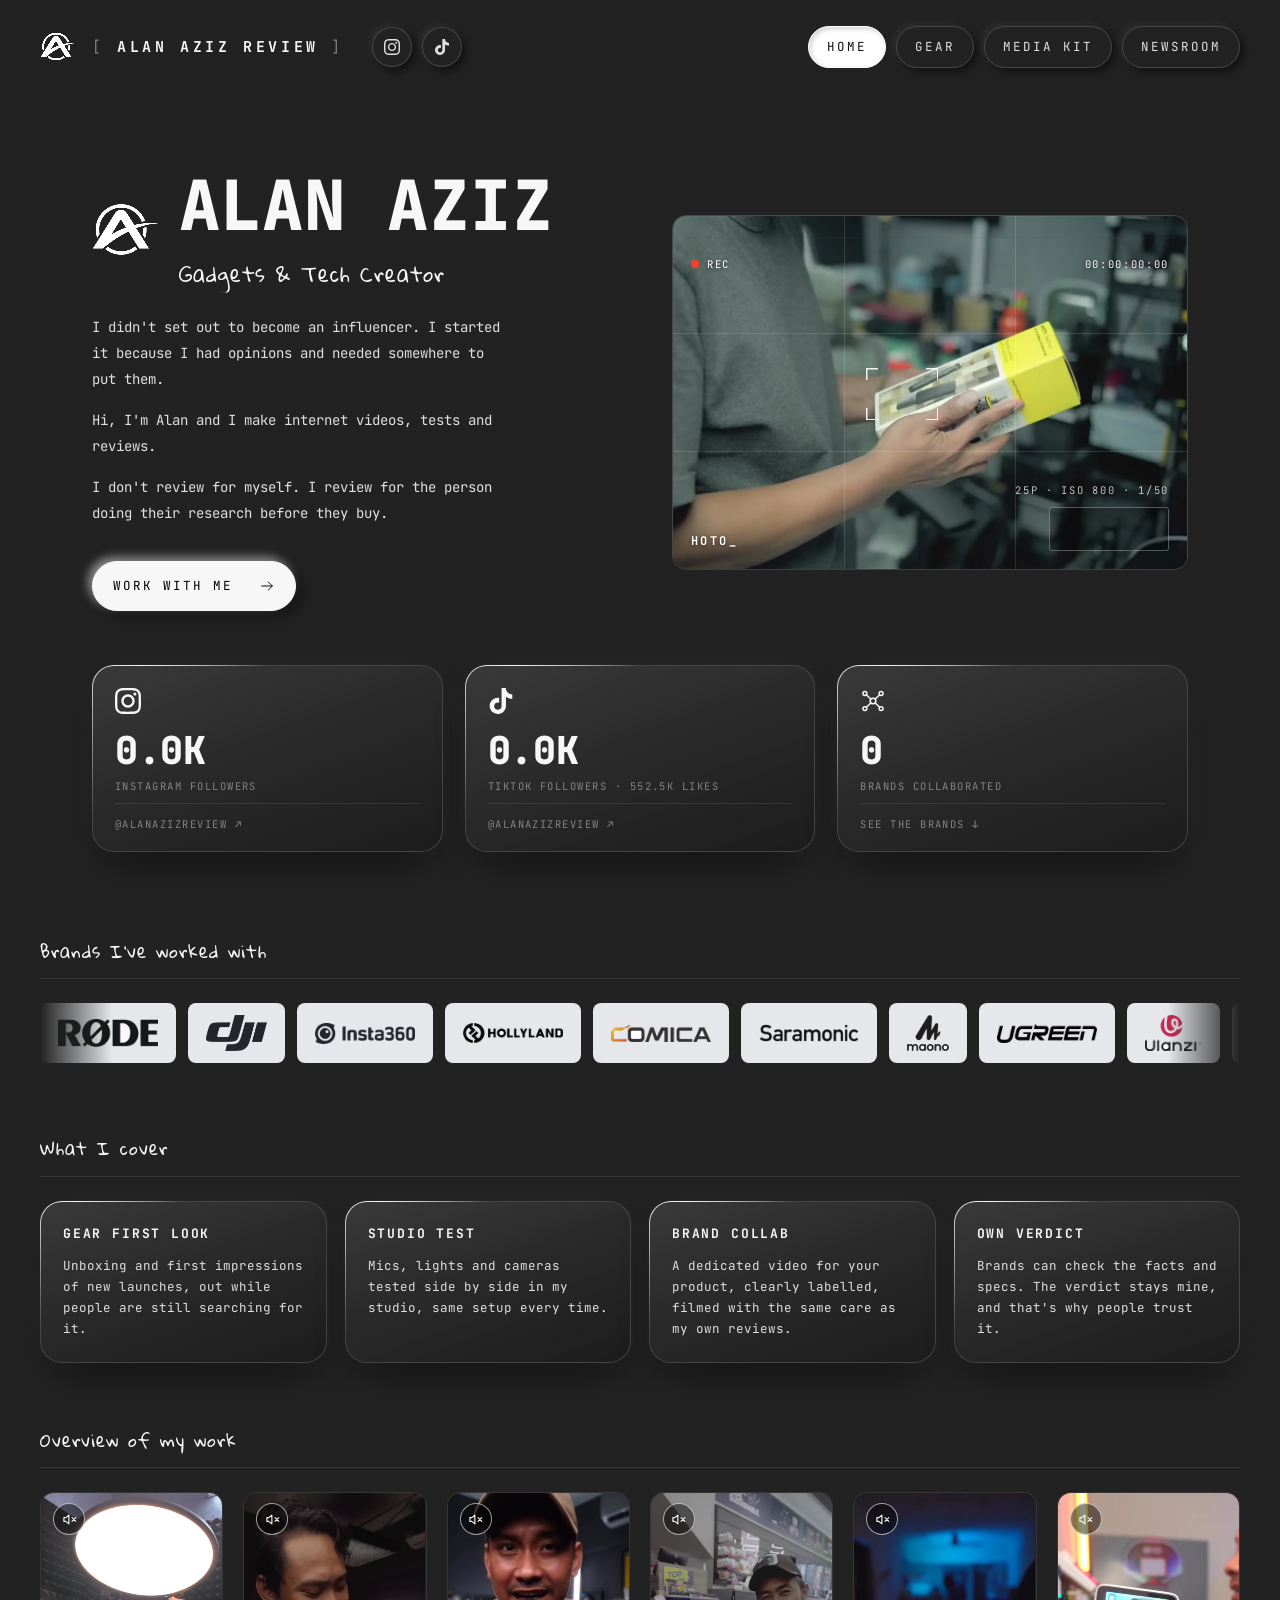
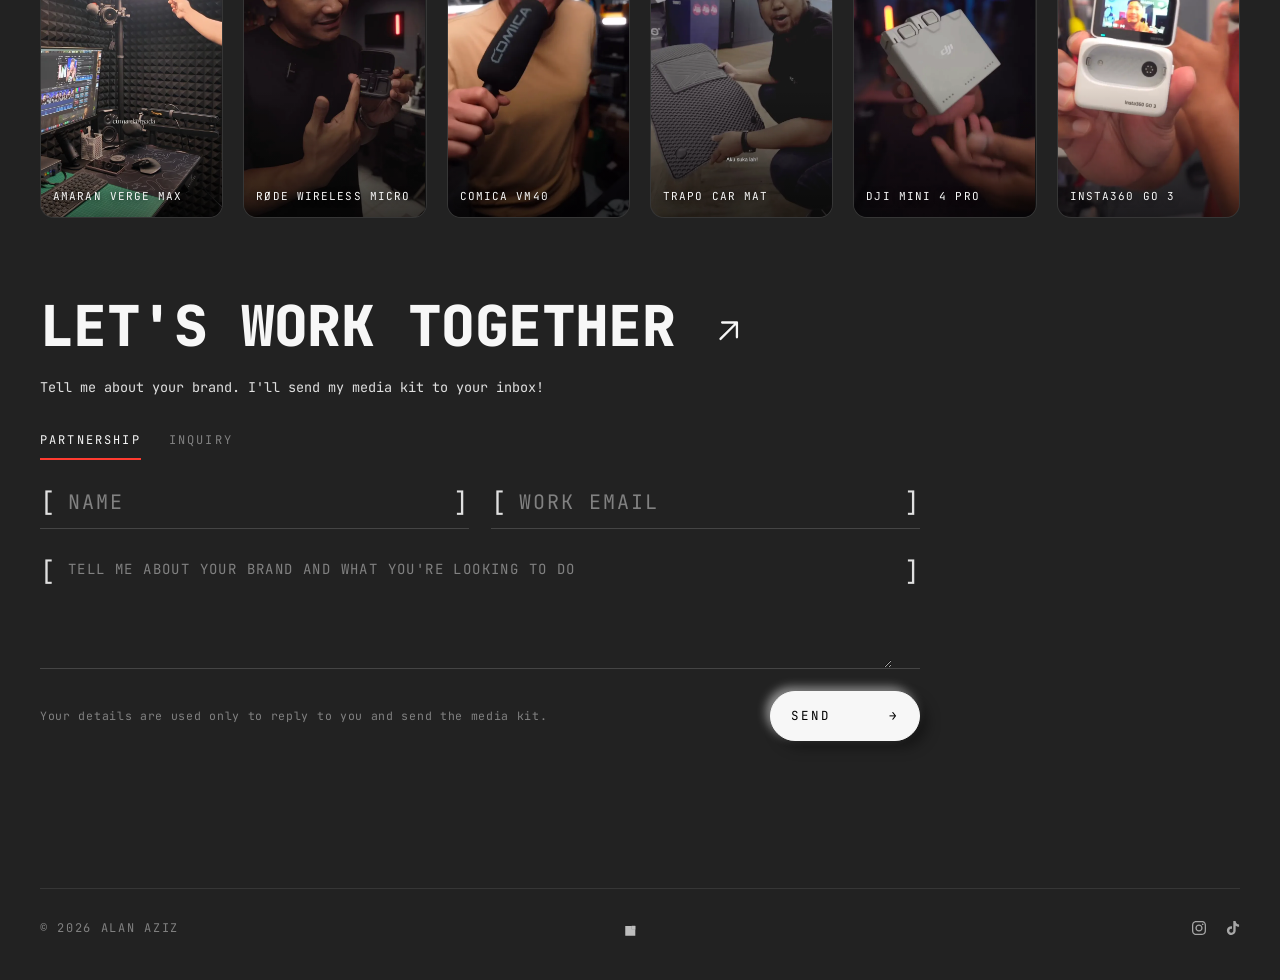
==== commit 391ffffb: "Newsroom: rewrite the iPhone Duo article, dark card header and thumbnail The article now runs what i" ====
--- a/index.html
+++ b/index.html
@@ -26,7 +26,7 @@
 <link rel="preconnect" href="https://fonts.googleapis.com">
 <link rel="preconnect" href="https://fonts.gstatic.com" crossorigin>
 <link href="https://fonts.googleapis.com/css2?family=JetBrains+Mono:wght@400;500;700;800&display=swap" rel="stylesheet">
-<link rel="stylesheet" href="style.css?v=1750a1b9">
+<link rel="stylesheet" href="style.css?v=d6a46904">
 <!-- motion gate: .motion hides reveal targets until assets/motion.js shows
      them; if that script never arrives, the timeout takes the class back off
      so nothing stays invisible. .boot-on runs the intro once per session. -->
--- a/style.css
+++ b/style.css
@@ -861,32 +861,71 @@
   list-style:none;
   display:grid;
   gap:18px;
-  max-width:860px;
-}
-.news-item{
-  display:flex;
-  flex-direction:column;
-  gap:10px;
-  padding:24px;
-  border:1px solid var(--line);
-  border-radius:14px;
-  background:var(--panel-2);
-  box-shadow:
-    7px 6px 14px 0 rgba(0,0,0,.55),
-    -4px -4px 10px 0 rgba(255,255,255,.06);
-  transition:border-color .3s ease,transform .5s var(--ease-out);
-}
-.news-item:hover,
-.news-item:focus-visible{border-color:var(--ink-hi);transform:translateY(-3px)}
+  max-width:1080px;
+}
 .news-meta{margin:0;font-size:10.5px;letter-spacing:.14em;color:var(--rec)}
 .news-meta a:hover{color:var(--ink-hi)}
-.news-title{font-size:clamp(1.1rem,1.8vw,1.5rem);font-weight:700;line-height:1.3;color:var(--ink-hi)}
-.news-excerpt{font-size:13px;line-height:1.75;color:var(--muted)}
 .news-go{font-size:11px;letter-spacing:.16em;color:var(--muted-2)}
-.news-item:hover .news-go{color:var(--ink-hi)}
+/* the list card links to the article */
+.news-head--link{transition:border-color .3s ease,transform .5s var(--ease-out)}
+.news-head--link:hover,
+.news-head--link:focus-visible{border-color:var(--ink-hi);transform:translateY(-3px)}
+.news-head--link .news-headline,
+.news-head--link .news-lede{display:block}
+.news-head--link .news-go{display:block;margin-top:16px}
+/* list cards: full width, half the article header's height — a short strip.
+   The .news-list prefix beats the .news-head rules, which load later. */
+.news-list .news-head--link{min-height:0;padding:22px 32px}
+.news-list .news-head--link .news-head-text{max-width:66%}
+.news-list .news-head--link .news-headline{margin-top:8px;font-size:clamp(1.15rem,1.8vw,1.55rem);line-height:1.2}
+.news-list .news-head--link .news-lede{margin-top:8px;font-size:12.5px;line-height:1.6}
+.news-list .news-head--link .news-go{margin-top:10px}
+.news-list .news-head--link .news-head-phone{height:150%;right:3%;top:58%}
+@media (max-width:760px){
+  .news-list .news-head--link{padding:22px}
+  .news-list .news-head--link .news-head-text{max-width:none}
+  .news-list .news-head--link .news-head-phone{height:125%;right:-30%;top:50%;opacity:.35}
+}
+.news-head--link:hover .news-go{color:var(--ink-hi)}
 
 /* one readable column, same mono voice as the rest of the site */
-.news-article{max-width:720px;padding:48px 0 80px}
+.news-article{max-width:1080px;padding:48px 0 80px}
+/* the body reads in one 720px column; only the header runs wider */
+.news-article > :not(.news-head){max-width:720px}
+.news-head{
+  position:relative;
+  overflow:hidden;
+  min-height:300px;
+  padding:40px 44px;
+  border:1px solid var(--line);
+  border-radius:22px;
+  /* a cool glow behind the phone, falling off to the page grey */
+  background:radial-gradient(ellipse 55% 90% at 82% 50%,#2c3142 0%,#202022 55%,#1b1b1b 100%);
+  display:flex;
+  align-items:center;
+}
+.news-head-text{position:relative;z-index:1;max-width:58%}
+.news-head .news-headline{font-size:clamp(1.6rem,3vw,2.6rem)}
+.news-head .news-lede{color:var(--muted);font-size:14px;line-height:1.85}
+.news-head .news-meta{color:var(--muted)}
+/* the phone sits off the right edge and fades in from the left */
+.news-head-phone{
+  position:absolute;
+  right:2%;
+  top:50%;
+  height:132%;
+  width:auto;
+  transform:translateY(-50%);
+  -webkit-mask-image:linear-gradient(to right,transparent 0,#000 38%);
+          mask-image:linear-gradient(to right,transparent 0,#000 38%);
+  pointer-events:none;
+}
+@media (max-width:760px){
+  .news-head{padding:28px 22px;min-height:0;display:block}
+  .news-head-text{max-width:none}
+  /* on phones the phone drops behind the text, dimmed */
+  .news-head-phone{right:-28%;height:118%;opacity:.45}
+}
 .news-back{display:inline-block;margin-bottom:28px;font-size:11px;letter-spacing:.16em;color:var(--muted)}
 .news-back:hover{color:var(--ink-hi)}
 .news-headline{
@@ -913,8 +952,7 @@
 .news-article li + li{margin-top:6px}
 .news-article li::marker{color:var(--rec)}
 .news-figure{margin:32px 0 0}
-.news-figure img,
-.news-thumb{
+.news-figure img{
   display:block;
   width:100%;
   height:auto;
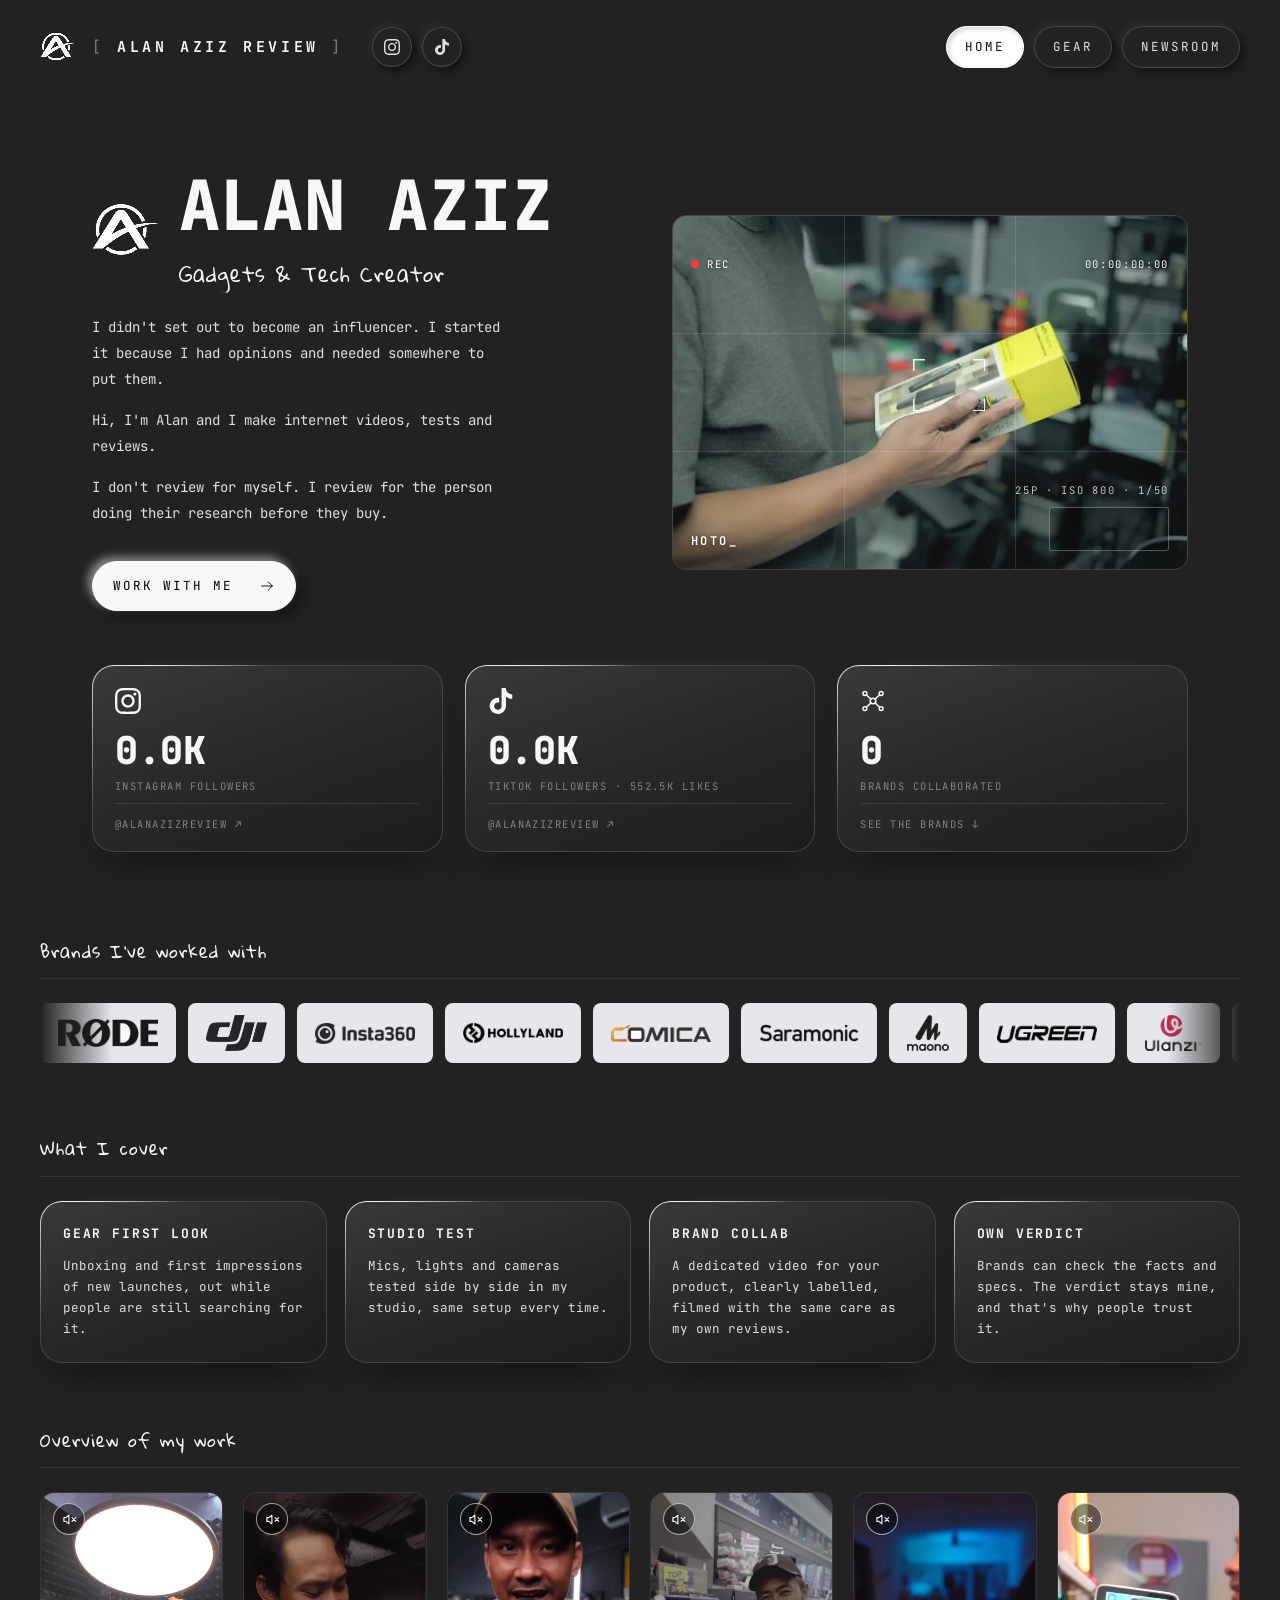
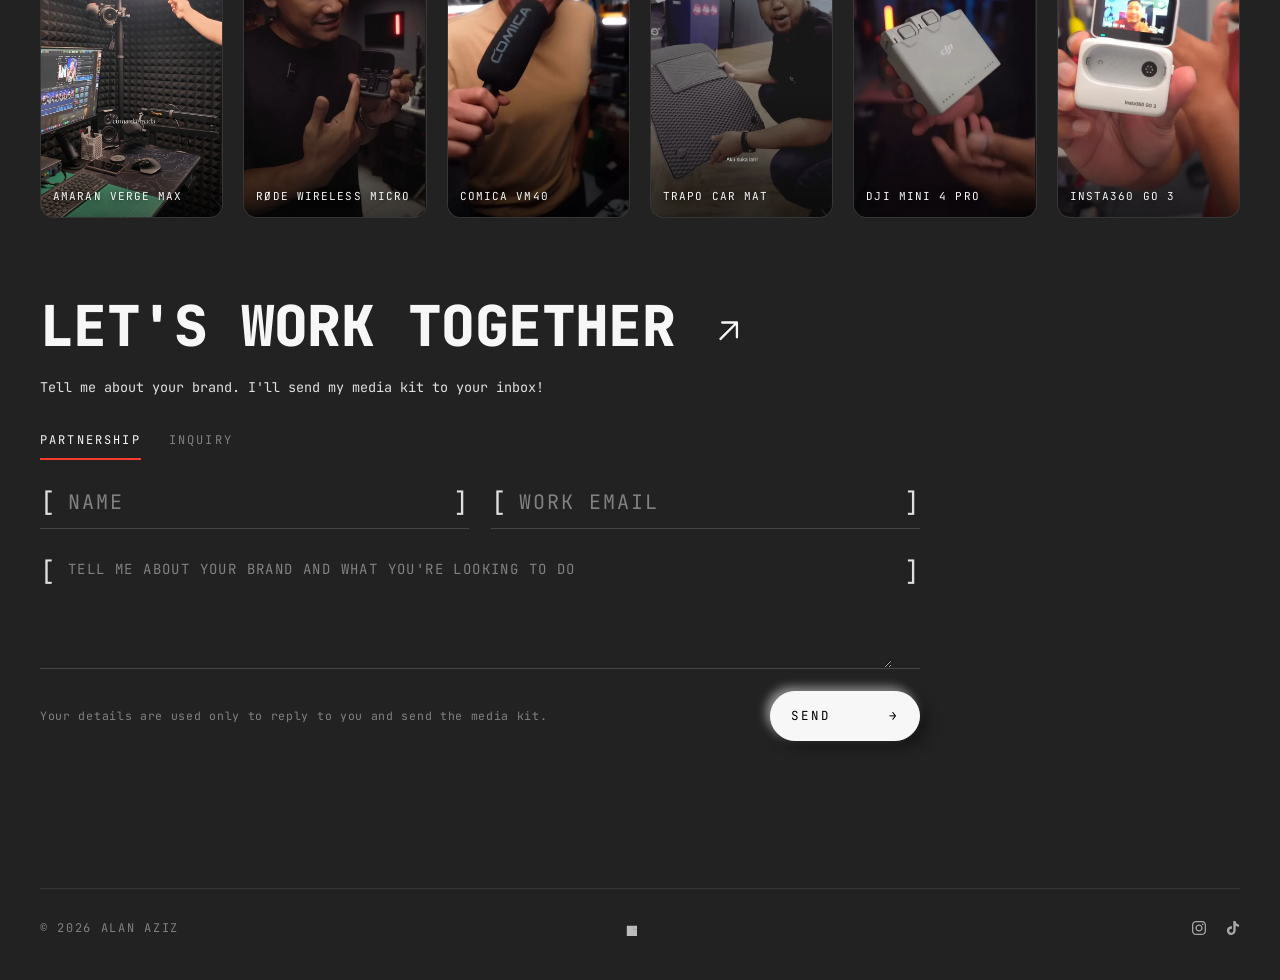
==== commit 6b77bd87: "Remove the media kit page; fix breaks found in a live-site audit The homepage now carries everything" ====
--- a/index.html
+++ b/index.html
@@ -26,7 +26,7 @@
 <link rel="preconnect" href="https://fonts.googleapis.com">
 <link rel="preconnect" href="https://fonts.gstatic.com" crossorigin>
 <link href="https://fonts.googleapis.com/css2?family=JetBrains+Mono:wght@400;500;700;800&display=swap" rel="stylesheet">
-<link rel="stylesheet" href="style.css?v=d6a46904">
+<link rel="stylesheet" href="style.css?v=33e592ec">
 <!-- motion gate: .motion hides reveal targets until assets/motion.js shows
      them; if that script never arrives, the timeout takes the class back off
      so nothing stays invisible. .boot-on runs the intro once per session. -->
@@ -104,7 +104,6 @@
 
   <nav class="nav" aria-label="Primary">
     <a href="/gear/">GEAR</a>
-    <a href="/media-kit/">MEDIA KIT</a>
     <a href="/newsroom/">NEWSROOM</a>
     <a class="nav-icon" href="https://www.instagram.com/alanazizreview/" rel="me noopener" target="_blank" aria-label="Instagram @alanazizreview">
       <svg width="16" height="16" viewBox="0 0 24 24" fill="currentColor" aria-hidden="true" focusable="false"><path d="M7.0301.084c-1.2768.0602-2.1487.264-2.911.5634-.7888.3075-1.4575.72-2.1228 1.3877-.6652.6677-1.075 1.3368-1.3802 2.127-.2954.7638-.4956 1.6365-.552 2.914-.0564 1.2775-.0689 1.6882-.0626 4.947.0062 3.2586.0206 3.6671.0825 4.9473.061 1.2765.264 2.1482.5635 2.9107.308.7889.72 1.4573 1.388 2.1228.6679.6655 1.3365 1.0743 2.1285 1.38.7632.295 1.6361.4961 2.9134.552 1.2773.056 1.6884.069 4.9462.0627 3.2578-.0062 3.668-.0207 4.9478-.0814 1.28-.0607 2.147-.2652 2.9098-.5633.7889-.3086 1.4578-.72 2.1228-1.3881.665-.6682 1.0745-1.3378 1.3795-2.1284.2957-.7632.4966-1.636.552-2.9124.056-1.2809.0692-1.6898.063-4.948-.0063-3.2583-.021-3.6668-.0817-4.9465-.0607-1.2797-.264-2.1487-.5633-2.9117-.3084-.7889-.72-1.4568-1.3876-2.1228C21.2982 1.33 20.628.9208 19.8378.6165 19.074.321 18.2017.1197 16.9244.0645 15.6471.0093 15.236-.005 11.977.0014 8.718.0076 8.31.0215 7.0301.0839m.1402 21.6932c-1.17-.0509-1.8053-.2453-2.2287-.408-.5606-.216-.96-.4771-1.3819-.895-.422-.4178-.6811-.8186-.9-1.378-.1644-.4234-.3624-1.058-.4171-2.228-.0595-1.2645-.072-1.6442-.079-4.848-.007-3.2037.0053-3.583.0607-4.848.05-1.169.2456-1.805.408-2.2282.216-.5613.4762-.96.895-1.3816.4188-.4217.8184-.6814 1.3783-.9003.423-.1651 1.0575-.3614 2.227-.4171 1.2655-.06 1.6447-.072 4.848-.079 3.2033-.007 3.5835.005 4.8495.0608 1.169.0508 1.8053.2445 2.228.408.5608.216.96.4754 1.3816.895.4217.4194.6816.8176.9005 1.3787.1653.4217.3617 1.056.4169 2.2263.0602 1.2655.0739 1.645.0796 4.848.0058 3.203-.0055 3.5834-.061 4.848-.051 1.17-.245 1.8055-.408 2.2294-.216.5604-.4763.96-.8954 1.3814-.419.4215-.8181.6811-1.3783.9-.4224.1649-1.0577.3617-2.2262.4174-1.2656.0595-1.6448.072-4.8493.079-3.2045.007-3.5825-.006-4.848-.0608M16.953 5.5864A1.44 1.44 0 1 0 18.39 4.144a1.44 1.44 0 0 0-1.437 1.4424M5.8385 12.012c.0067 3.4032 2.7706 6.1557 6.173 6.1493 3.4026-.0065 6.157-2.7701 6.1506-6.1733-.0065-3.4032-2.771-6.1565-6.174-6.1498-3.403.0067-6.156 2.771-6.1496 6.1738M8 12.0077a4 4 0 1 1 4.008 3.9921A3.9996 3.9996 0 0 1 8 12.0077"/></svg>
@@ -209,7 +208,7 @@
     </div>
 
     <!-- proof cards, Instagram first. Follower numbers match STATS in
-         api/kit.js and the note in media-kit/index.html; update all three
+         api/kit.js; update both
          together. assets/motion.js counts the figures up on entrance. -->
     <div class="hero-cards">
       <a class="hero-card glass" href="https://www.instagram.com/alanazizreview/" rel="me noopener" target="_blank">
@@ -322,8 +321,7 @@
 
   <section class="home-work" id="work" aria-labelledby="work-title">
     <h2 class="collab-head hand" id="work-title" data-reveal="wipe">Overview of my work</h2>
-    <!-- same videos as the media kit's SELECTED WORK, but these autoplay muted (assets/kit-work.js);
-         update both together -->
+    <!-- each tile autoplays muted; a tap turns its sound on (assets/kit-work.js) -->
     <div class="kit-work" data-autoplay>
       <figure class="kit-work-item">
         <div class="kit-work-clip">
@@ -371,7 +369,7 @@
   </section>
 
   <section class="home-contact" id="contact" aria-labelledby="contact-title">
-    <h2 class="cta-title" id="contact-title">LET'S WORK TOGETHER <svg class="cta-arrow" width="1em" height="1em" aria-hidden="true"><use href="#i-arrow-ne"/></svg></h2>
+    <h2 class="cta-title" id="contact-title">LET'S WORK <span class="nowrap">TOGETHER <svg class="cta-arrow" width="1em" height="1em" aria-hidden="true"><use href="#i-arrow-ne"/></svg></span></h2>
     <p class="kit-note kit-note--line">Tell me about your brand. I'll send my media kit to your inbox!</p>
 
     <form class="kit-form" id="kit-form" action="/api/kit-request" method="post" novalidate>
--- a/style.css
+++ b/style.css
@@ -960,6 +960,30 @@
   border-radius:14px;
 }
 .news-figure figcaption{margin-top:10px;font-size:11.5px;letter-spacing:.04em;color:var(--muted-2)}
+/* forecast chart: label, bar, figure per row; stacks the label on phones */
+.news-chart{
+  padding:24px;
+  border:1px solid var(--line-soft);
+  border-radius:14px;
+}
+.news-article .news-chart-title{margin:0 0 18px;font-size:11px;letter-spacing:.18em;color:var(--ink-hi)}
+.news-bar{
+  display:grid;
+  grid-template-columns:120px minmax(0,1fr) 52px;
+  align-items:center;
+  gap:14px;
+}
+.news-bar + .news-bar{margin-top:14px}
+.news-bar-label{font-size:10.5px;letter-spacing:.14em;color:var(--muted-2)}
+.news-bar-track{height:22px;border-radius:6px;background:rgba(255,255,255,.06);overflow:hidden}
+.news-bar-fill{display:block;height:100%;width:var(--v);border-radius:6px;background:var(--ink-hi)}
+.news-bar--units .news-bar-fill{background:var(--rec)}
+.news-bar-val{font-size:18px;font-weight:700;color:var(--ink-hi);font-variant-numeric:tabular-nums}
+.news-chart figcaption{margin-top:18px}
+@media (max-width:560px){
+  .news-bar{grid-template-columns:minmax(0,1fr) 46px;row-gap:6px}
+  .news-bar-label{grid-column:1 / -1}
+}
 .news-cta{
   margin:48px 0 0;
   padding:24px;
@@ -1018,8 +1042,11 @@
 
 .home-contact{padding:16px 0 72px;scroll-margin-top:var(--head-h,92px)}
 .home-contact .cta-title{margin:0 0 6px;font-size:clamp(1.8rem,4.4vw,3.6rem);line-height:1;color:var(--ink-hi)}
-.home-contact .kit-note--line{max-width:none}
-@media (min-width:561px){.home-contact .kit-note--line{white-space:nowrap}}
+/* the form note on one line, homepage and media kit; it wraps on phones */
+.kit-note.kit-note--line{max-width:none}
+@media (min-width:561px){.kit-note.kit-note--line{white-space:nowrap}}
+/* keeps the arrow with the last word so it never wraps alone */
+.nowrap{white-space:nowrap}
 .home-contact .cta-arrow{vertical-align:-.08em;width:.7em;height:.7em}
 
 /* ---------- collaborations ---------- */
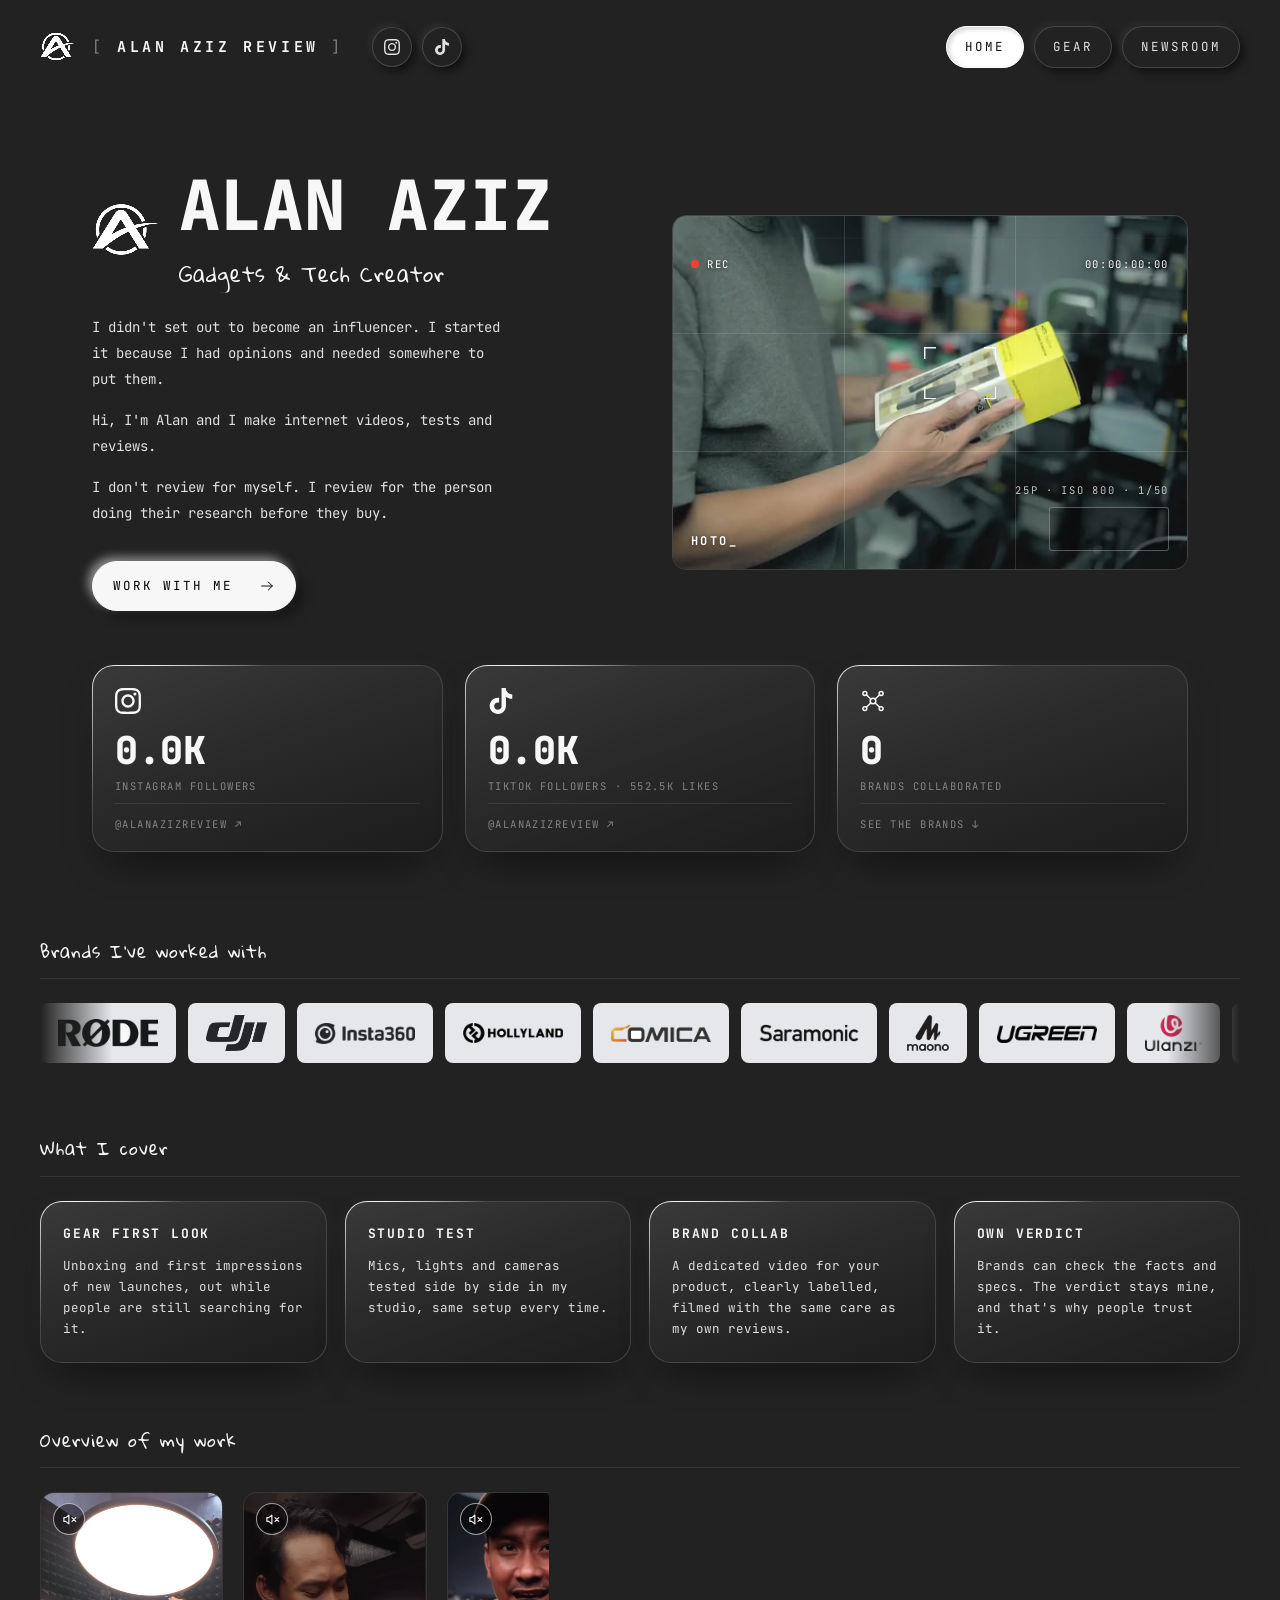
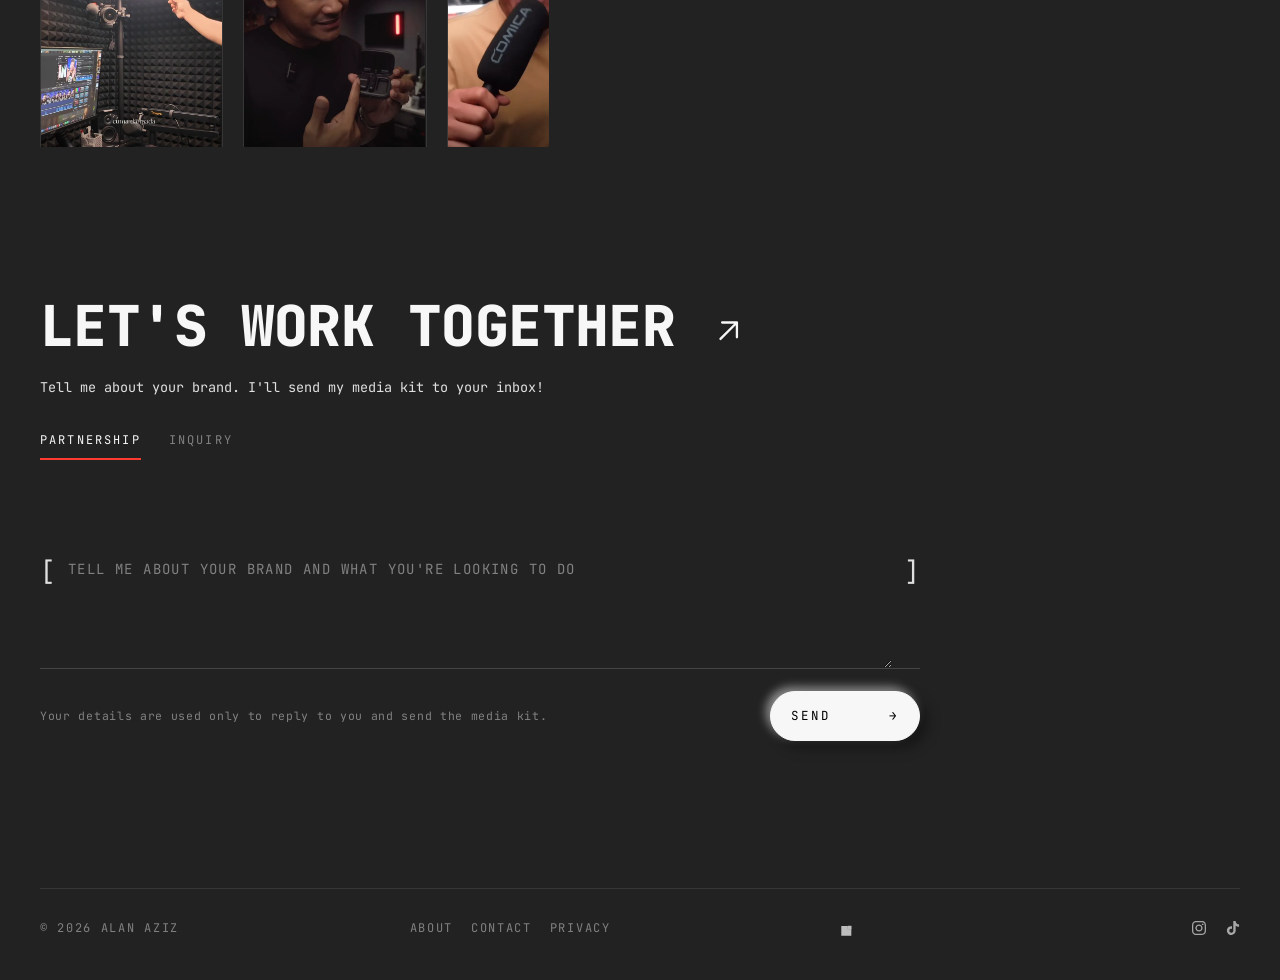
==== commit 5fe683ec: "Add about, contact, privacy pages, homepage JSON-LD and footer links Co-Authored-By: Claude Sonnet 5" ====
--- a/index.html
+++ b/index.html
@@ -26,7 +26,75 @@
 <link rel="preconnect" href="https://fonts.googleapis.com">
 <link rel="preconnect" href="https://fonts.gstatic.com" crossorigin>
 <link href="https://fonts.googleapis.com/css2?family=JetBrains+Mono:wght@400;500;700;800&display=swap" rel="stylesheet">
-<link rel="stylesheet" href="style.css?v=33e592ec">
+<link rel="stylesheet" href="style.css?v=641fc8e2">
+<script type="application/ld+json">
+{
+  "@context": "https://schema.org",
+  "@graph": [
+    {
+      "@type": "Person",
+      "@id": "https://alanaziz.com/#alan",
+      "name": "Alan Aziz",
+      "alternateName": "Alan Aziz Review",
+      "url": "https://alanaziz.com/",
+      "description": "Gadgets and tech creator in Kuala Lumpur making hands-on reviews and tests of creator gear: mics, lights, cameras and phones.",
+      "jobTitle": "Tech and gadgets content creator",
+      "image": "https://alanaziz.com/assets/logo/og-image.jpg",
+      "address": {
+        "@type": "PostalAddress",
+        "addressLocality": "Kuala Lumpur",
+        "addressCountry": "MY"
+      },
+      "knowsAbout": [
+        "Creator gear",
+        "Microphones",
+        "Cameras",
+        "Lighting",
+        "Smartphones",
+        "Tech reviews"
+      ],
+      "worksFor": {
+        "@type": "Organization",
+        "name": "Ruang Kotak",
+        "url": "https://ruangkotak.com"
+      },
+      "sameAs": [
+        "https://www.instagram.com/alanazizreview/",
+        "https://www.tiktok.com/@alanazizreview"
+      ],
+      "mainEntityOfPage": {
+        "@id": "https://alanaziz.com/#webpage"
+      }
+    },
+    {
+      "@type": "WebSite",
+      "@id": "https://alanaziz.com/#website",
+      "name": "Alan Aziz Review",
+      "url": "https://alanaziz.com/",
+      "description": "Gear. Tech. Creator. Videos, tests and reviews to help you decide before you buy.",
+      "inLanguage": [
+        "en",
+        "ms"
+      ],
+      "publisher": {
+        "@id": "https://alanaziz.com/#alan"
+      }
+    },
+    {
+      "@type": "WebPage",
+      "@id": "https://alanaziz.com/#webpage",
+      "url": "https://alanaziz.com/",
+      "name": "Alan Aziz Review — Gear. Tech. Creator.",
+      "isPartOf": {
+        "@id": "https://alanaziz.com/#website"
+      },
+      "about": {
+        "@id": "https://alanaziz.com/#alan"
+      }
+    }
+  ]
+}
+</script>
 <!-- motion gate: .motion hides reveal targets until assets/motion.js shows
      them; if that script never arrives, the timeout takes the class back off
      so nothing stays invisible. .boot-on runs the intro once per session. -->
@@ -412,6 +480,7 @@
 <div class="shell">
 <footer class="foot">
   <span>© 2026 ALAN AZIZ</span>
+  <nav class="foot-links" aria-label="Footer"><a href="/about/">ABOUT</a><a href="/contact/">CONTACT</a><a href="/privacy/">PRIVACY</a></nav>
   <a class="foot-rk" href="https://ruangkotak.com" rel="noopener" target="_blank" aria-label="RUANGKOTAK"><img src="/assets/logo/ruangkotak-animated.svg" alt="" width="120" height="23"></a>
   <div class="foot-social">
     <a class="foot-ig" href="https://www.instagram.com/alanazizreview/" rel="me noopener" target="_blank" aria-label="Instagram @alanazizreview">
--- a/style.css
+++ b/style.css
@@ -1189,6 +1189,9 @@
   color:var(--muted-2);
 }
 
+.foot-links{display:flex;gap:18px}
+.foot-links a:hover,.foot-links a:focus-visible{color:var(--ink-hi)}
+
 /* ---------- media kit ---------- */
 
 /* shared 8-hairline bracket frame, factored out for new components rather
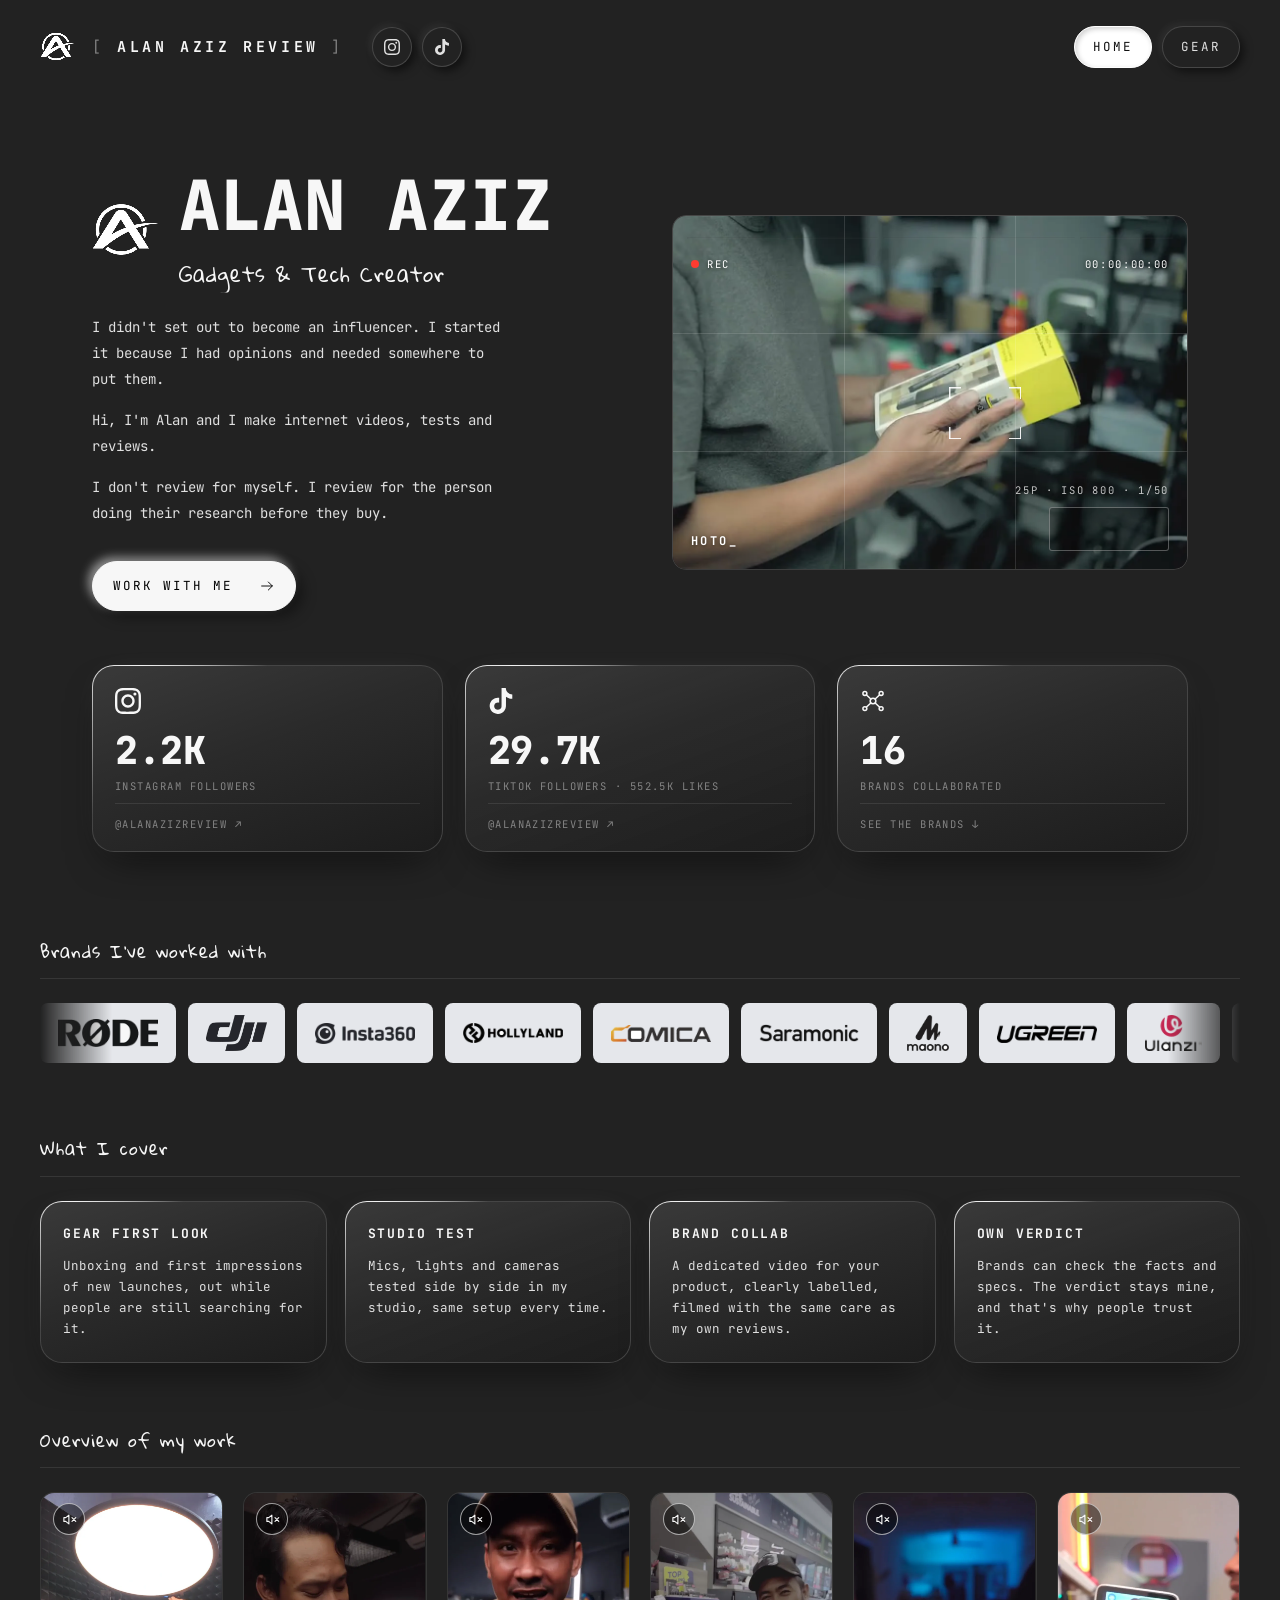
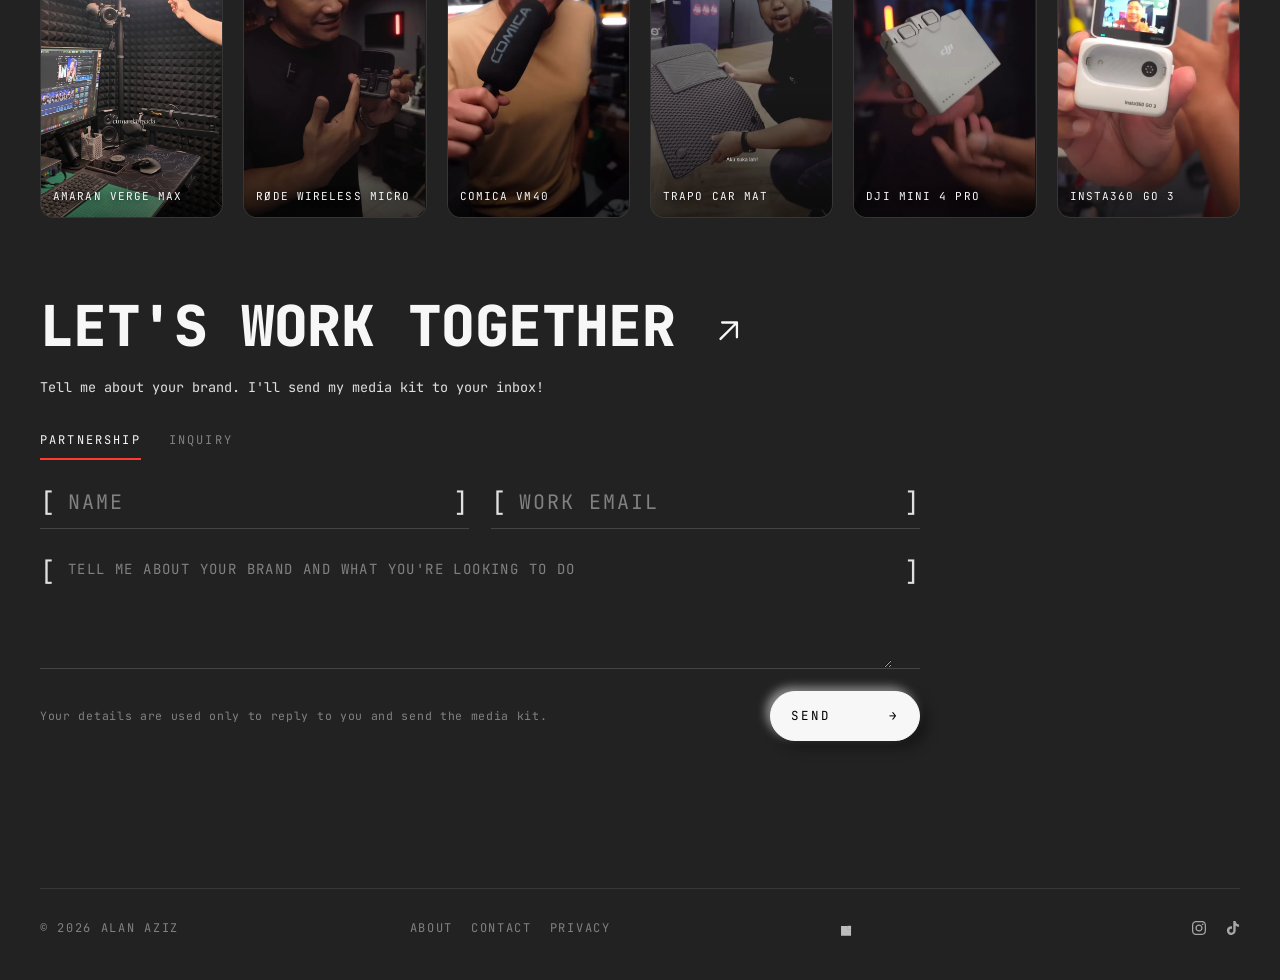
==== commit 288b5253: "Remove iPhone Duo article, hide Newsroom, reword contact brief Newsroom has no articles now, so its " ====
--- a/index.html
+++ b/index.html
@@ -172,7 +172,6 @@
 
   <nav class="nav" aria-label="Primary">
     <a href="/gear/">GEAR</a>
-    <a href="/newsroom/">NEWSROOM</a>
     <a class="nav-icon" href="https://www.instagram.com/alanazizreview/" rel="me noopener" target="_blank" aria-label="Instagram @alanazizreview">
       <svg width="16" height="16" viewBox="0 0 24 24" fill="currentColor" aria-hidden="true" focusable="false"><path d="M7.0301.084c-1.2768.0602-2.1487.264-2.911.5634-.7888.3075-1.4575.72-2.1228 1.3877-.6652.6677-1.075 1.3368-1.3802 2.127-.2954.7638-.4956 1.6365-.552 2.914-.0564 1.2775-.0689 1.6882-.0626 4.947.0062 3.2586.0206 3.6671.0825 4.9473.061 1.2765.264 2.1482.5635 2.9107.308.7889.72 1.4573 1.388 2.1228.6679.6655 1.3365 1.0743 2.1285 1.38.7632.295 1.6361.4961 2.9134.552 1.2773.056 1.6884.069 4.9462.0627 3.2578-.0062 3.668-.0207 4.9478-.0814 1.28-.0607 2.147-.2652 2.9098-.5633.7889-.3086 1.4578-.72 2.1228-1.3881.665-.6682 1.0745-1.3378 1.3795-2.1284.2957-.7632.4966-1.636.552-2.9124.056-1.2809.0692-1.6898.063-4.948-.0063-3.2583-.021-3.6668-.0817-4.9465-.0607-1.2797-.264-2.1487-.5633-2.9117-.3084-.7889-.72-1.4568-1.3876-2.1228C21.2982 1.33 20.628.9208 19.8378.6165 19.074.321 18.2017.1197 16.9244.0645 15.6471.0093 15.236-.005 11.977.0014 8.718.0076 8.31.0215 7.0301.0839m.1402 21.6932c-1.17-.0509-1.8053-.2453-2.2287-.408-.5606-.216-.96-.4771-1.3819-.895-.422-.4178-.6811-.8186-.9-1.378-.1644-.4234-.3624-1.058-.4171-2.228-.0595-1.2645-.072-1.6442-.079-4.848-.007-3.2037.0053-3.583.0607-4.848.05-1.169.2456-1.805.408-2.2282.216-.5613.4762-.96.895-1.3816.4188-.4217.8184-.6814 1.3783-.9003.423-.1651 1.0575-.3614 2.227-.4171 1.2655-.06 1.6447-.072 4.848-.079 3.2033-.007 3.5835.005 4.8495.0608 1.169.0508 1.8053.2445 2.228.408.5608.216.96.4754 1.3816.895.4217.4194.6816.8176.9005 1.3787.1653.4217.3617 1.056.4169 2.2263.0602 1.2655.0739 1.645.0796 4.848.0058 3.203-.0055 3.5834-.061 4.848-.051 1.17-.245 1.8055-.408 2.2294-.216.5604-.4763.96-.8954 1.3814-.419.4215-.8181.6811-1.3783.9-.4224.1649-1.0577.3617-2.2262.4174-1.2656.0595-1.6448.072-4.8493.079-3.2045.007-3.5825-.006-4.848-.0608M16.953 5.5864A1.44 1.44 0 1 0 18.39 4.144a1.44 1.44 0 0 0-1.437 1.4424M5.8385 12.012c.0067 3.4032 2.7706 6.1557 6.173 6.1493 3.4026-.0065 6.157-2.7701 6.1506-6.1733-.0065-3.4032-2.771-6.1565-6.174-6.1498-3.403.0067-6.156 2.771-6.1496 6.1738M8 12.0077a4 4 0 1 1 4.008 3.9921A3.9996 3.9996 0 0 1 8 12.0077"/></svg>
     </a>
